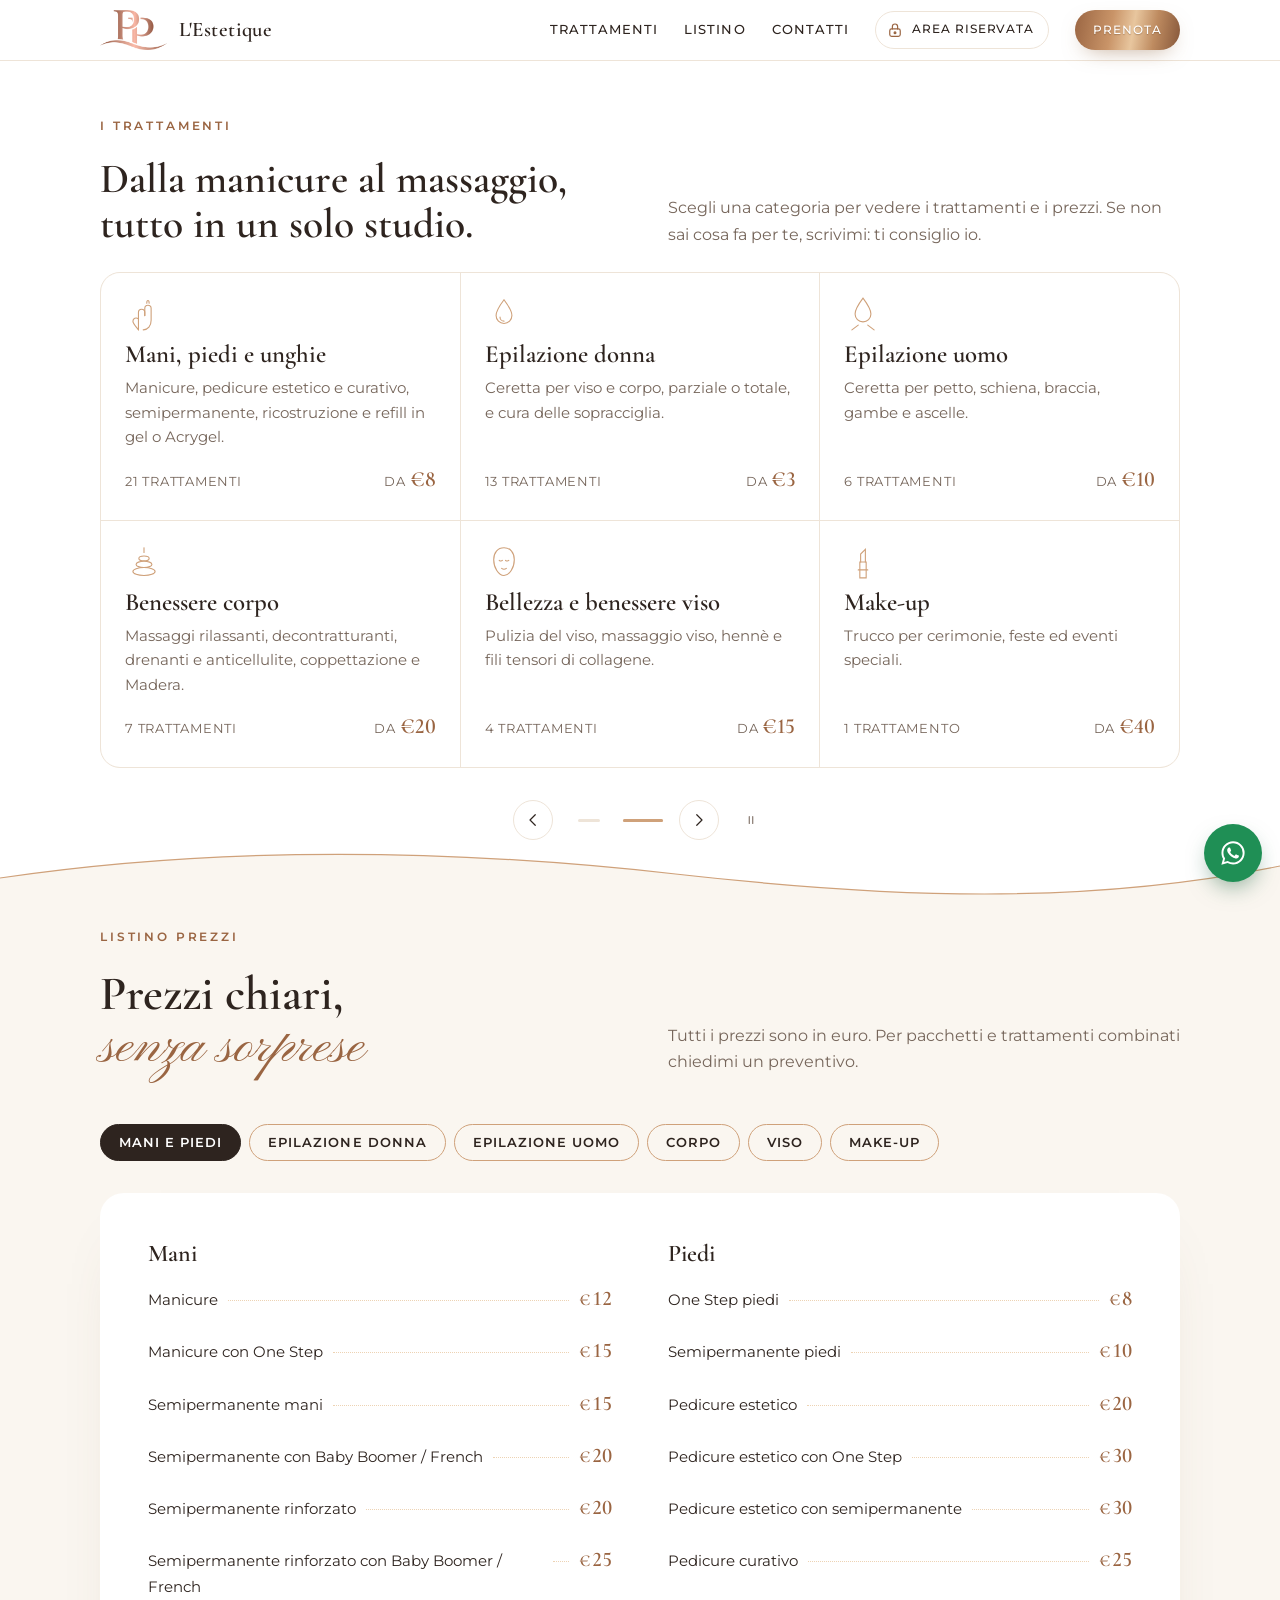
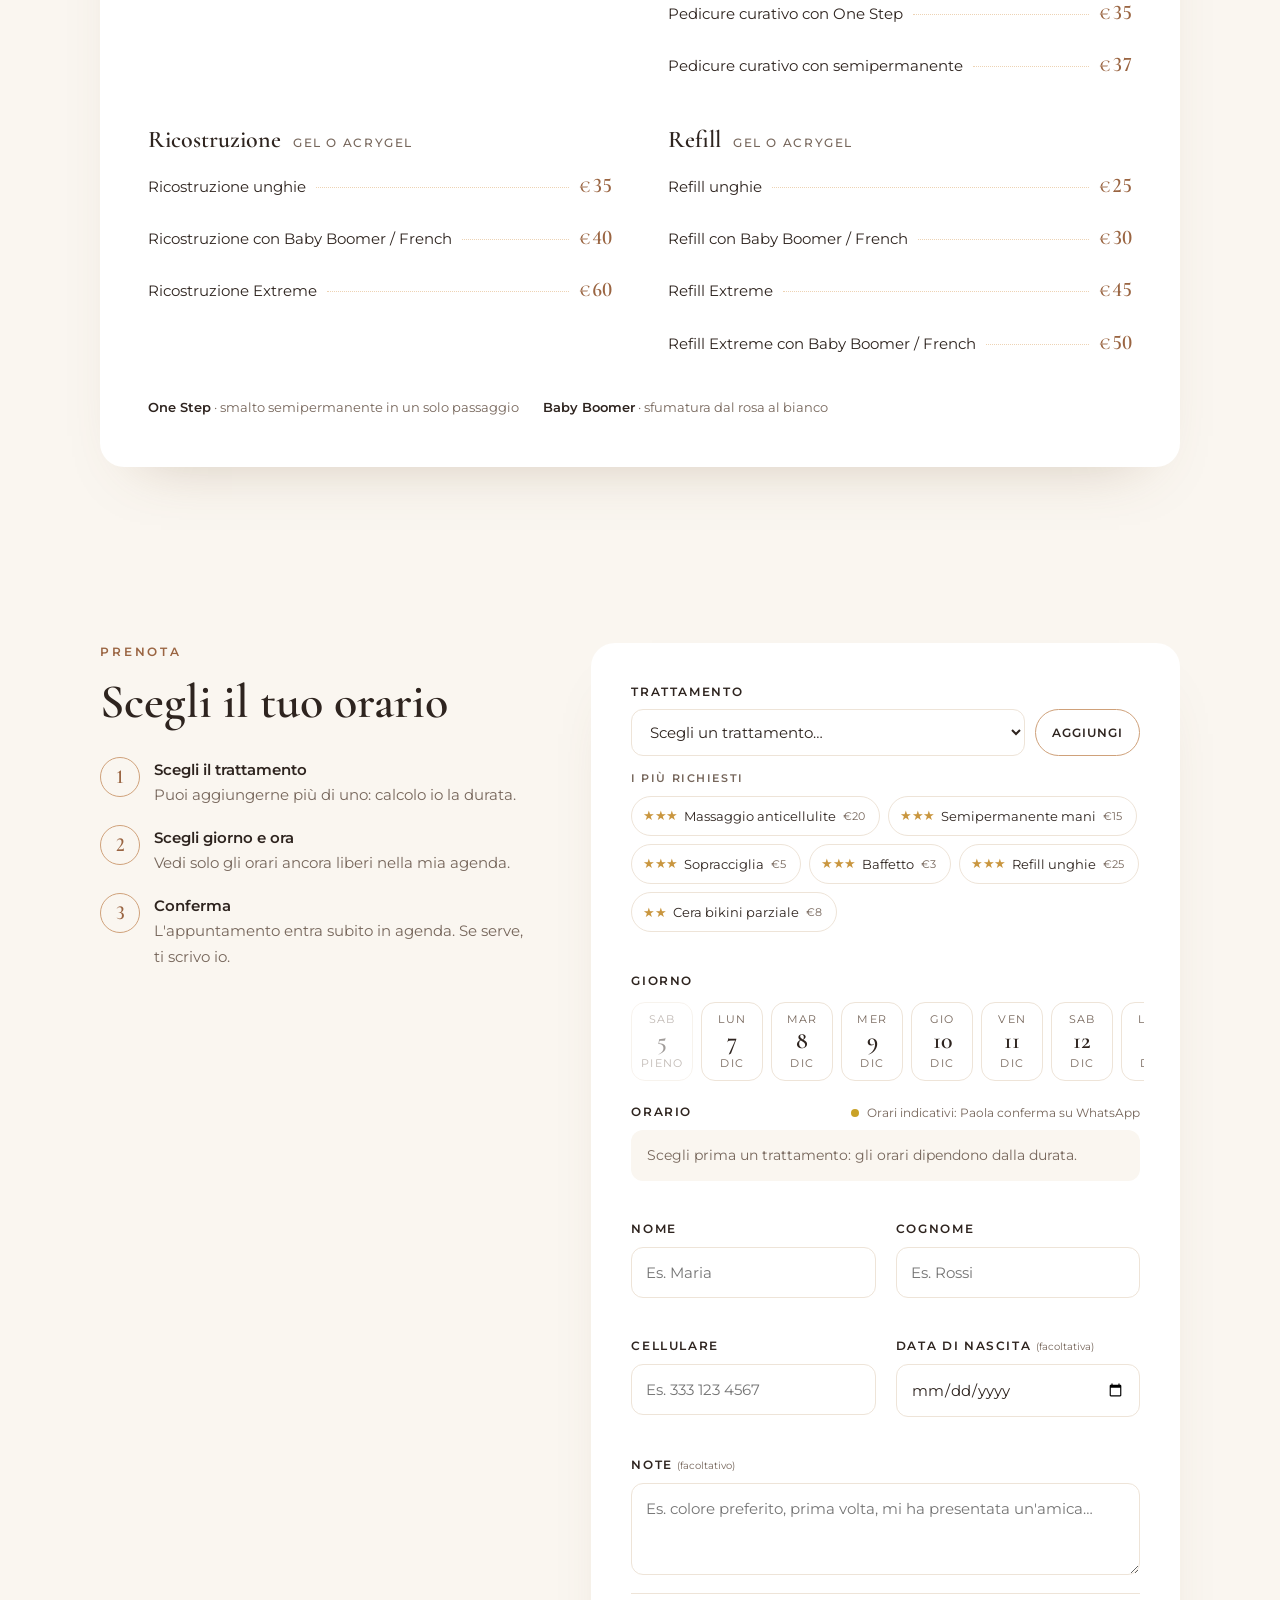
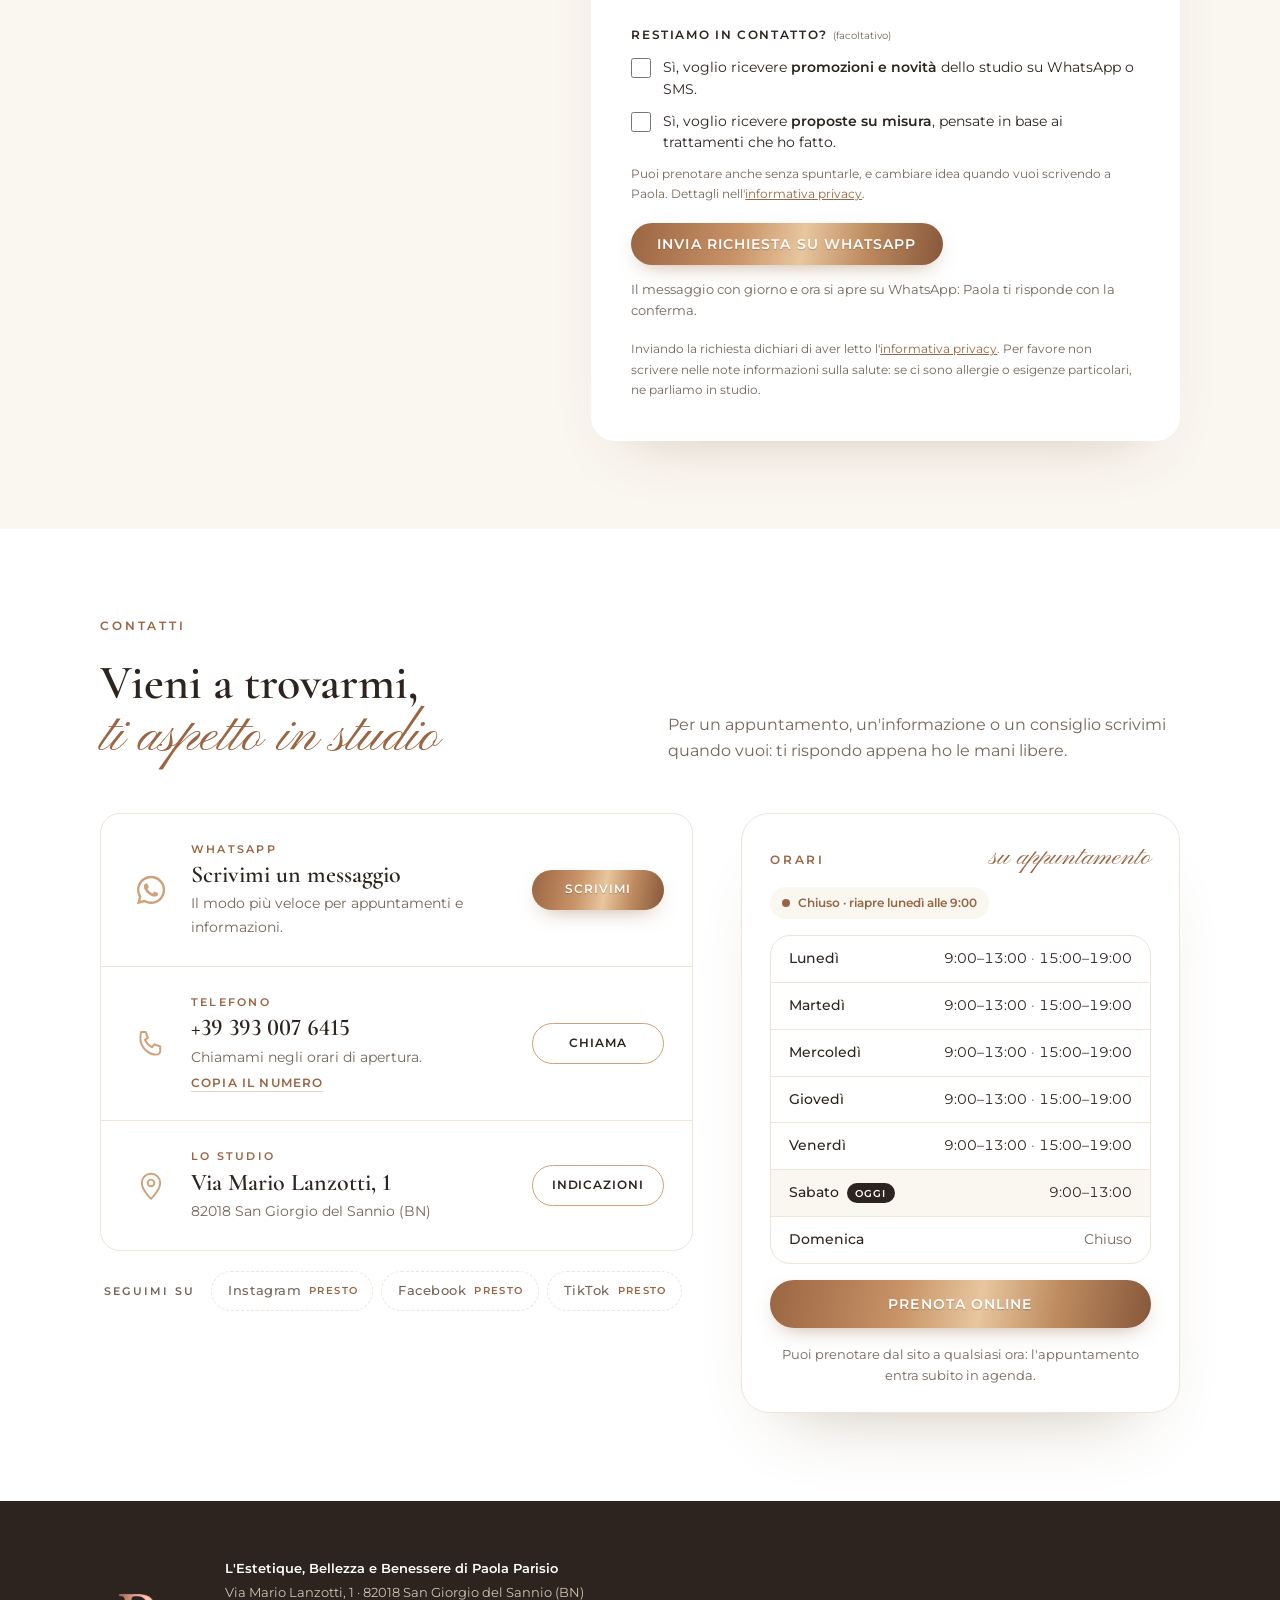
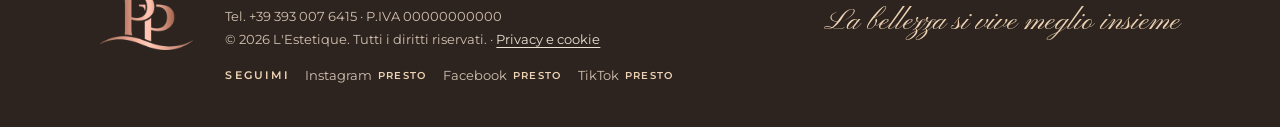
==== index.html @ c29746c1 "Mappa del sito, robots con sitemap, dati per Google (BeautySalon), predisposizione verifiche Search " ====
<!doctype html>
<html lang="it">
<head>
<meta charset="utf-8">
<meta name="viewport" content="width=device-width, initial-scale=1, viewport-fit=cover">
<title>L'Estetique · Paola Parisio</title>
<link rel="icon" type="image/png" href="[data-uri]">
<meta name="description" content="L'Estetique, Bellezza e Benessere di Paola Parisio. Centro estetico a San Giorgio del Sannio (BN): mani e piedi, unghie, epilazione, massaggi, trattamenti viso e make-up.">
<link rel="canonical" href="https://9z6yrstjps-max.github.io/lestetique/">
<meta property="og:type" content="website">
<meta property="og:url" content="https://9z6yrstjps-max.github.io/lestetique/">
<meta property="og:title" content="L'Estetique · Bellezza e Benessere di Paola Parisio">
<meta property="og:description" content="Centro estetico a San Giorgio del Sannio (BN): mani e piedi, unghie, epilazione, massaggi, viso e make-up. Prenota online.">
<meta property="og:locale" content="it_IT">
<script type="application/ld+json">{"@context": "https://schema.org", "@type": "BeautySalon", "name": "L'Estetique, Bellezza e Benessere di Paola Parisio", "alternateName": "L'Estetique", "telephone": "+39 393 007 6415", "priceRange": "€", "address": {"@type": "PostalAddress", "streetAddress": "Via Mario Lanzotti, 1", "postalCode": "82018", "addressLocality": "San Giorgio del Sannio", "addressRegion": "BN", "addressCountry": "IT"}, "openingHoursSpecification": [{"@type": "OpeningHoursSpecification", "dayOfWeek": ["https://schema.org/Monday", "https://schema.org/Tuesday", "https://schema.org/Wednesday", "https://schema.org/Thursday", "https://schema.org/Friday"], "opens": "09:00", "closes": "13:00"}, {"@type": "OpeningHoursSpecification", "dayOfWeek": ["https://schema.org/Monday", "https://schema.org/Tuesday", "https://schema.org/Wednesday", "https://schema.org/Thursday", "https://schema.org/Friday"], "opens": "15:00", "closes": "19:00"}, {"@type": "OpeningHoursSpecification", "dayOfWeek": "https://schema.org/Saturday", "opens": "09:00", "closes": "13:00"}], "url": "https://9z6yrstjps-max.github.io/lestetique/"}</script>
<style>@font-face{font-family:'Cormorant Garamond';font-style:normal;font-weight:500;font-display:swap;src:url(fonts/cormorant-garamond-latin-500-normal.woff2) format('woff2')}
@font-face{font-family:'Cormorant Garamond';font-style:normal;font-weight:600;font-display:swap;src:url(fonts/cormorant-garamond-latin-600-normal.woff2) format('woff2')}
@font-face{font-family:'Cormorant Garamond';font-style:italic;font-weight:500;font-display:swap;src:url(fonts/cormorant-garamond-latin-500-italic.woff2) format('woff2')}
@font-face{font-family:'Montserrat';font-style:normal;font-weight:400;font-display:swap;src:url(fonts/montserrat-latin-400-normal.woff2) format('woff2')}
@font-face{font-family:'Montserrat';font-style:normal;font-weight:500;font-display:swap;src:url(fonts/montserrat-latin-500-normal.woff2) format('woff2')}
@font-face{font-family:'Montserrat';font-style:normal;font-weight:600;font-display:swap;src:url(fonts/montserrat-latin-600-normal.woff2) format('woff2')}
@font-face{font-family:'Pinyon Script';font-style:normal;font-weight:400;font-display:swap;src:url(fonts/pinyon-script-latin-400-normal.woff2) format('woff2')}</style>
<style>
body{margin:0}img{max-width:100%}[hidden]{display:none!important}
/* Base: colori, caratteri, pulsanti, moduli e componenti comuni */
/* Layout: hero con scheda 'prima disponibilità', poi sezioni a banda alterna (bianco / crema), listino a schede, prenotazione via WhatsApp.
   Tema: bianco e caldo — fondo bianco, bande crema chiaro, accenti caramello/bronzo vicini all'oro rosa del logo. */
:root{
  color-scheme: light;
  --paper:#FFFFFF;        /* fondo principale: bianco */
  --blush:#FAF6F0;        /* banda crema chiaro */
  --blush-deep:#F1E6D8;
  --ink:#2E241F;          /* testo, bruno caldo */
  --ink-soft:#76665B;
  --rose:#9A6542;         /* caramello scuro, testo su chiaro */
  --rose-mid:#CFA17A;
  --rose-light:#EDD3B4;
  --line:#EEE4D8;
  --wa:#1F8F55;
  --pos:#2B7A50;          /* entrate */
  --neg:#A3452F;          /* uscite */
  --gold: linear-gradient(100deg,#9A6542 0%,#C99468 35%,#E8C69E 55%,#BE8B60 75%,#86573A 100%);
  --f-display:"Cormorant Garamond", "Cormorant", Garamond, "Times New Roman", serif;
  --f-body:"Montserrat", "Helvetica Neue", Arial, sans-serif;
  --f-script:"Pinyon Script", "Snell Roundhand", "Apple Chancery", cursive;
  --wrap:1120px;
}
*{box-sizing:border-box}
[hidden]{display:none!important}
html{scroll-behavior:smooth}
@media (prefers-reduced-motion:reduce){html{scroll-behavior:auto}*{transition:none!important;animation:none!important}}
body{background:var(--paper);color:var(--ink);font-family:var(--f-body);font-size:16px;line-height:1.65;-webkit-font-smoothing:antialiased;font-variant-numeric:lining-nums}
body::before{content:"";position:fixed;inset:0 0 auto;height:env(safe-area-inset-top,0px);z-index:60;background:var(--paper)}
a{color:var(--rose)}
:focus-visible{outline:2px solid var(--rose);outline-offset:3px;border-radius:4px}
.wrap{max-width:var(--wrap);margin:0 auto;padding-left:max(20px, env(safe-area-inset-left,0px));padding-right:max(20px, env(safe-area-inset-right,0px))}
h1,h2,h3{font-variant-numeric:lining-nums;font-family:var(--f-display);font-weight:600;line-height:1.1;margin:0;text-wrap:balance;color:var(--ink)}
h2{font-size:clamp(2.1rem,4.5vw,3rem)}
h3{font-size:1.55rem}
p{margin:0}
.eyebrow{font-size:.74rem;letter-spacing:.24em;text-transform:uppercase;font-weight:600;color:var(--rose)}
.script{font-family:var(--f-script);font-weight:400;color:var(--rose);line-height:1}
.lead{color:var(--ink-soft);max-width:60ch}

.btn{display:inline-flex;align-items:center;justify-content:center;gap:10px;border-radius:999px;padding:13px 26px;font-family:var(--f-body);font-weight:600;font-size:.85rem;letter-spacing:.08em;text-transform:uppercase;text-decoration:none;border:0;cursor:pointer;transition:transform .2s ease, box-shadow .2s ease, background-color .2s}
.btn-gold{background:var(--gold);color:#fff;box-shadow:0 8px 22px -10px rgba(140,95,55,.6);text-shadow:0 1px 1px rgba(100,65,35,.35)}
.btn-gold:hover{transform:translateY(-2px);box-shadow:0 12px 26px -10px rgba(140,95,55,.7)}
.btn-ghost{background:transparent;color:var(--ink);border:1px solid var(--rose-mid)}
.btn-ghost:hover{background:var(--blush)}
.btn-wa{background:var(--wa);color:#fff}
.btn-wa:hover{transform:translateY(-2px)}
.btn svg{width:18px;height:18px;flex:none}
/* ---------- sezioni ---------- */
section{scroll-margin-top:70px}
.band{padding-block:88px}
.band-blush{background:var(--blush)}
.sec-head{display:grid;grid-template-columns:minmax(0,1fr) minmax(0,1fr);gap:20px 56px;align-items:end;margin-bottom:48px}
.sec-head .eyebrow{grid-column:1/-1}
@media (max-width:760px){.band{padding-block:64px}.sec-head{grid-template-columns:1fr;margin-bottom:32px}}

form{background:var(--paper);border-radius:24px;padding:clamp(22px,4vw,40px);display:grid;grid-template-columns:1fr 1fr;gap:18px 20px;box-shadow:0 30px 60px -40px rgba(120,90,55,.35)}
.field{display:flex;flex-direction:column;gap:7px;min-width:0}
.field.full{grid-column:1/-1}
label,.lbl{font-size:.74rem;letter-spacing:.14em;text-transform:uppercase;font-weight:600;color:var(--ink)}
label small{text-transform:none;letter-spacing:0;font-weight:400;color:var(--ink-soft)}
input,select,textarea{font:inherit;font-size:.95rem;color:var(--ink);background:#fff;border:1px solid var(--line);border-radius:12px;padding:12px 14px;width:100%;min-width:0;transition:border-color .2s, box-shadow .2s}
input:focus,select:focus,textarea:focus{outline:none;border-color:var(--rose-mid);box-shadow:0 0 0 3px rgba(237,211,180,.55)}
textarea{min-height:92px;resize:vertical}
.chips{display:flex;flex-wrap:wrap;gap:8px}
.chips input{position:absolute;opacity:0;width:1px;height:1px}
.chips label{cursor:pointer;padding:9px 16px;border-radius:999px;border:1px solid var(--line);background:#fff;font-size:.82rem;letter-spacing:.02em;text-transform:none;font-weight:500;color:var(--ink)}
.chips input:checked+label{background:var(--blush);border-color:var(--rose-mid);color:var(--rose)}
.chips input:focus-visible+label{outline:2px solid var(--rose);outline-offset:2px}
.err{color:#A3372B;font-size:.82rem;min-height:1.1em}
.form-actions{grid-column:1/-1;display:flex;flex-wrap:wrap;gap:14px;align-items:center}
.form-actions small{color:var(--ink-soft);font-size:.8rem;flex:1;min-width:200px}
.result{grid-column:1/-1;background:var(--blush);border-radius:16px;padding:20px;display:flex;flex-direction:column;gap:14px}
.result pre{margin:0;white-space:pre-wrap;font-family:var(--f-body);font-size:.88rem;color:var(--ink);background:#fff;border-radius:12px;padding:14px;border:1px solid var(--line)}
@media (max-width:560px){form{grid-template-columns:1fr}}
.hint{grid-column:1/-1;font-size:.88rem;color:var(--ink-soft);background:var(--blush);border-radius:12px;padding:14px 16px;margin:0}
.cap-note{font-size:.78rem;color:var(--ink-soft)}
.table-wrap{overflow-x:auto;background:#fff;border:1px solid var(--line);border-radius:18px}
.c-actions{display:flex;flex-wrap:wrap;gap:10px;margin-top:6px}
.link-btn{font:inherit;font-size:.78rem;font-weight:600;letter-spacing:.1em;text-transform:uppercase;color:var(--rose);background:none;border:0;padding:0;cursor:pointer;text-decoration:underline;text-underline-offset:4px;text-decoration-color:var(--rose-light)}

.toast{position:fixed;left:50%;bottom:calc(24px + env(safe-area-inset-bottom,0px));transform:translate(-50%,20px);background:var(--ink);color:#fff;padding:12px 20px;border-radius:999px;font-size:.85rem;opacity:0;pointer-events:none;transition:opacity .25s, transform .25s;z-index:80}
.toast.show{opacity:1;transform:translate(-50%,0)}
.fab{position:fixed;right:calc(18px + env(safe-area-inset-right,0px));bottom:calc(18px + env(safe-area-inset-bottom,0px));width:58px;height:58px;border-radius:50%;background:var(--wa);color:#fff;display:grid;place-items:center;box-shadow:0 10px 24px -8px rgba(20,90,55,.6);z-index:40}
.fab svg{width:28px;height:28px}

/* Header: barra in alto con logo, menu, area riservata e Prenota */
/* ---------- header ---------- */
.top{position:sticky;top:env(safe-area-inset-top,0px);z-index:50;background:rgba(255,255,255,.92);backdrop-filter:blur(10px);-webkit-backdrop-filter:blur(10px);border-bottom:1px solid var(--line)}
.top .wrap{display:flex;align-items:center;gap:24px;padding-block:10px}
.brand{display:flex;align-items:center;gap:12px;text-decoration:none;color:var(--ink)}
.brand img{height:40px;width:auto}
.brand span{font-family:var(--f-display);font-size:1.3rem;font-weight:600;letter-spacing:.02em}
.nav{display:flex;gap:26px;margin-left:auto;align-items:center}
.nav a{color:var(--ink);text-decoration:none;font-size:.82rem;font-weight:500;letter-spacing:.08em;text-transform:uppercase}
.nav a:hover{color:var(--rose)}
.top .btn{padding:10px 18px;font-size:.75rem}
.nav a.btn-gold{color:#fff}
@media (max-width:860px){.nav a:not(.btn):not(.area-link){display:none}.brand span{display:none}.nav{gap:12px}}
.nav a.area-link{display:inline-flex;align-items:center;gap:8px;position:relative;padding:8px 14px 8px 10px;border-radius:999px;border:1px solid var(--line);background:#fff;font-size:.74rem;letter-spacing:.08em;color:var(--ink)}
.nav a.area-link:hover{border-color:var(--rose-mid);color:var(--rose)}
.area-link svg{width:18px;height:18px;flex:none;color:var(--rose)}
.area-link.is-admin{background:var(--blush);border-color:var(--rose-light)}
.area-badge{position:absolute;top:-4px;right:-4px;min-width:18px;height:18px;padding:0 5px;border-radius:999px;background:var(--rose);color:#fff;font-size:.66rem;font-style:normal;font-weight:600;letter-spacing:0;display:grid;place-items:center;border:2px solid var(--paper)}
@media (max-width:1020px) and (min-width:861px){.area-link span{display:none}.nav a.area-link{padding:9px}}
@media (max-width:560px){.area-link span{display:none}.nav a.area-link{padding:9px}}

/* Hero: apertura con titolo e scheda 'Prima disponibilità' */
/* ---------- hero ---------- */
.hero{position:relative;overflow:hidden}
.hero .wrap{display:grid;grid-template-columns:1.1fr .9fr;gap:56px;align-items:center;padding-block:64px 88px}
.hero h1{font-size:clamp(2.6rem,6vw,4.4rem);font-weight:500;letter-spacing:-.01em}
.hero h1 em{font-style:italic;color:var(--rose)}
.hero .script{font-size:clamp(2rem,4vw,2.8rem);display:block;margin-top:14px;transform:rotate(-3deg);transform-origin:left}
.hero-copy{display:flex;flex-direction:column;gap:24px;min-width:0}
.hero-cta{display:flex;flex-wrap:wrap;gap:12px;margin-top:6px}
.hero::before{content:"";position:absolute;right:-8%;top:-18%;width:min(62vw,760px);aspect-ratio:1;border-radius:50%;background:radial-gradient(closest-side,#F8EFE3 0%,rgba(248,239,227,.55) 55%,rgba(248,239,227,0) 100%);pointer-events:none}
.hero .wrap{position:relative}
.next-card{justify-self:end;width:min(100%,400px);background:#fff;border:1px solid var(--line);border-radius:28px;padding:30px 28px 24px;box-shadow:0 40px 70px -48px rgba(120,90,55,.45);display:flex;flex-direction:column;gap:16px;animation:rise .9s ease both}
@keyframes rise{from{transform:translateY(10px);opacity:.6}to{transform:none;opacity:1}}
.nc-head{display:flex;justify-content:space-between;align-items:baseline;gap:12px}
.nc-head .script{font-size:1.9rem;transform:none;margin:0;display:inline}
.next-main{display:grid;grid-template-columns:1fr auto;align-items:end;gap:4px 16px;text-align:left;font:inherit;color:inherit;background:var(--paper);border:1px solid var(--line);border-radius:20px;padding:18px 20px;cursor:pointer;transition:border-color .2s,background-color .2s}
.next-main:hover{border-color:var(--rose-mid);background:#fff}
.nm-day{font-family:var(--f-display);font-size:1.7rem;font-weight:600;line-height:1;text-transform:capitalize}
.nm-date{grid-column:1;font-size:.82rem;color:var(--ink-soft)}
.nm-time{grid-row:1/3;grid-column:2;font-family:var(--f-display);font-size:3.2rem;font-weight:600;line-height:.9;color:var(--rose);font-variant-numeric:lining-nums tabular-nums}
.next-card .btn{width:100%}
.nc-sub{font-size:.7rem;letter-spacing:.14em;text-transform:uppercase;font-weight:600;color:var(--ink-soft);margin-top:4px}
.next-list{list-style:none;margin:-6px 0 0;padding:0}
.next-list button{width:100%;display:grid;grid-template-columns:minmax(0,1fr) auto;gap:2px 12px;align-items:center;text-align:left;font:inherit;color:var(--ink);background:none;border:0;border-bottom:1px solid var(--line);padding:11px 2px;cursor:pointer}
.next-list li:last-child button{border-bottom:0}
.next-list button:hover .nl-name{color:var(--rose)}
.nl-name{font-weight:500;font-size:.92rem;min-width:0}
.nl-name .st{color:#C9963F;font-size:.72rem;letter-spacing:-.04em;margin-right:6px}
.nl-when{font-size:.8rem;color:var(--ink-soft);white-space:nowrap}
.nl-when b{color:var(--ink);font-weight:600}
.nc-note{display:flex;align-items:center;gap:8px;font-size:.74rem;color:var(--ink-soft);border-top:1px solid var(--line);padding-top:14px}
.nc-note i{width:7px;height:7px;border-radius:50%;background:#C9A227;flex:none}
.nc-note.live i{background:var(--wa);box-shadow:0 0 0 3px rgba(31,143,85,.18)}
.wave{display:block;width:100%;height:60px}
@media (max-width:860px){
  .hero .wrap{grid-template-columns:1fr;gap:36px;padding-block:36px 56px}
  .next-card{justify-self:stretch;width:100%}
  .hero::before{width:120vw;right:-50%;top:-10%}
}

/* Passaparola: promo 'Una coccola per te' in stile flyer */
/* promo passaparola, stile flyer */
.promo-band{padding-block:40px 56px}
.flyer{position:relative;overflow:hidden;border-radius:6px;background:radial-gradient(120% 90% at 30% 20%,#FFFDF9 0%,#FAF2E7 55%,#F3E5D2 100%);box-shadow:0 30px 60px -40px rgba(120,90,55,.4);padding:clamp(28px,4vw,48px) clamp(20px,4vw,48px);color:#3A2C24}
.flyer::before{content:"";position:absolute;inset:14px;border:1px solid rgba(176,130,90,.45);border-radius:2px;pointer-events:none}
.fl-side{position:absolute;left:clamp(28px,4vw,56px);top:clamp(36px,5vw,64px);margin:0;font-family:var(--f-script);font-size:1.9rem;line-height:1.15;color:#AD7A52;transform:rotate(-14deg);transform-origin:left top}
.fl-side .hrt{width:.7em;height:.7em;vertical-align:-.05em}
.fl-side::after{content:"";display:block;width:150px;height:1px;background:#AD7A52;opacity:.6;margin-top:10px;transform:rotate(-3deg)}
.fl-body{position:relative;z-index:1;max-width:620px;margin:0 auto;text-align:center;display:flex;flex-direction:column;align-items:center;gap:12px;font-size:1rem;line-height:1.55}
.fl-body p{margin:0}
.fl-mono{height:52px;width:auto;margin-bottom:-4px}
.fl-title{font-family:var(--f-script);font-weight:400;font-size:clamp(2.6rem,6vw,4.2rem);line-height:1.1;color:#8A5C3E;display:inline-flex;align-items:center;gap:.2em}
.fl-title span{background:linear-gradient(transparent 84%,rgba(176,130,90,.55) 84%,rgba(176,130,90,.55) 88%,transparent 88%);padding:0 .1em}
.fl-title .hrt{width:.55em;height:.55em}
.hrt{color:#AD7A52;flex:none}
.fl-q{font-size:1.18rem;font-weight:500;color:#2E241F;line-height:1.4}
.fl-script{font-family:var(--f-script);font-size:2.2rem;line-height:1;color:#8A5C3E;margin:2px 0 -2px!important}
.fl-mark{font-family:var(--f-script);font-size:1.6rem;color:#9A6542;line-height:1.5;padding:0 .4em;background:linear-gradient(100deg,rgba(236,206,170,0) 0%,rgba(236,206,170,.75) 8%,rgba(236,206,170,.55) 92%,rgba(236,206,170,0) 100%);border-radius:2px;box-decoration-break:clone;-webkit-box-decoration-break:clone}
.fl-eq{display:flex;align-items:center;gap:14px;background:rgba(234,212,182,.45);border-radius:10px;padding:12px 26px 12px 18px;margin:8px 0 4px}
.fl-eq .hrt{width:22px;height:22px}
.fl-eq div{display:flex;flex-direction:column;align-items:center}
.fl-eq-top{font-size:.74rem;letter-spacing:.24em;text-transform:uppercase;color:#7A5A42}
.fl-eq-bot{white-space:nowrap;font-family:var(--f-script);font-size:1.9rem;color:#8A5C3E;line-height:1.1;display:flex;align-items:center;gap:12px}
.fl-eq-bot::before,.fl-eq-bot::after{content:"";width:34px;height:1px;background:#8A5C3E;opacity:.6}
.fl-thanks{font-size:.92rem;color:#5C4A3E}
.fl-cta{margin-top:10px;background:rgba(255,255,255,.5)}
.fl-art{position:absolute;right:clamp(10px,2vw,28px);bottom:16px;height:calc(100% - 40px);max-height:620px;width:auto;max-width:34%;object-fit:contain;object-position:right bottom;pointer-events:none}
@media (max-width:1100px){.fl-side{display:none}.fl-body{margin-left:0;margin-right:auto;max-width:min(620px,64%)}}
@media (max-width:760px){
  .fl-body{max-width:none;margin:0}
  .fl-art{opacity:.22;max-width:80%;height:auto;width:80%;bottom:10px;right:-6%}
  .fl-q br,.fl-thanks br{display:none}
  .fl-eq{padding:12px 16px}
  .fl-eq-top{letter-spacing:.16em;font-size:.68rem}
  .fl-eq-bot::before,.fl-eq-bot::after{display:none}
  .fl-mark{font-size:1.4rem}
  .fl-title{font-size:2.5rem}
}

/* Trattamenti: le sei categorie con prezzo di partenza */
/* trattamenti */
.cats{display:grid;grid-template-columns:repeat(3,minmax(0,1fr));gap:1px;background:var(--line);border:1px solid var(--line);border-radius:20px;overflow:hidden}
.cat{background:var(--paper);padding:32px 28px;display:flex;flex-direction:column;gap:12px;min-width:0;text-decoration:none;color:inherit;transition:background-color .25s}
.cat:hover{background:#fff}
.cat-ico{width:44px;height:44px;color:var(--rose-mid)}
.cat p{color:var(--ink-soft);font-size:.93rem}
.cat-meta{margin-top:auto;padding-top:10px;display:flex;justify-content:space-between;align-items:baseline;font-size:.8rem;letter-spacing:.06em;text-transform:uppercase;color:var(--ink-soft)}
.cat-meta strong{font-family:var(--f-display);font-size:1.35rem;letter-spacing:0;text-transform:none;color:var(--rose);font-weight:600}
@media (max-width:900px){.cats{grid-template-columns:repeat(2,minmax(0,1fr))}}
@media (max-width:560px){.cats{grid-template-columns:1fr}}

/* Slider di apertura: hero e trattamenti come due slide */
.vetrina{position:relative;overflow:hidden;overflow:clip;background:var(--paper)}
.v-track{display:flex;align-items:flex-start;transition:transform .8s cubic-bezier(.65,0,.25,1),height .6s ease}
.v-track>section{flex:0 0 100%;min-width:0;display:grid;align-content:center;transition:opacity .6s ease}
.v-track>section[aria-hidden="true"]{opacity:0}
.vetrina .hero .wrap{padding-block:56px 32px}
.vetrina #trattamenti{padding-block:56px 32px;background:transparent}
.vetrina #trattamenti .sec-head{margin-bottom:24px}
.vetrina #trattamenti h2{font-size:clamp(2rem,3.6vw,2.6rem)}
.vetrina .cat{padding:22px 24px;gap:8px}
.vetrina .cat-ico{width:38px;height:38px}
.vetrina .cat-meta{padding-top:4px}
.v-ctrl{display:flex;justify-content:center;align-items:center;gap:10px;padding:0 20px 12px}
.v-arrow,.v-play{width:40px;height:40px;border-radius:50%;border:1px solid var(--line);background:#fff;color:var(--ink);display:grid;place-items:center;cursor:pointer;padding:0;transition:border-color .2s,color .2s}
.v-arrow:hover,.v-play:hover{border-color:var(--rose-mid);color:var(--rose)}
.v-arrow svg,.v-play svg{width:18px;height:18px}
.v-play{width:32px;height:32px;margin-left:6px;border-color:transparent;background:transparent;color:var(--ink-soft)}
.v-play svg{width:14px;height:14px}
.v-play .i-play{display:none}
.vetrina.stopped .v-play .i-play{display:inline}
.vetrina.stopped .v-play .i-pause{display:none}
.v-dots{display:flex;gap:2px}
.v-dots button{width:52px;height:40px;border:0;background:none;padding:0;cursor:pointer;display:grid;place-items:center}
.v-dots i{display:block;width:22px;height:3px;border-radius:2px;background:var(--line);overflow:hidden;position:relative;transition:width .3s}
.v-dots button[aria-current="true"] i{width:40px;background:var(--rose-light)}
.v-dots button[aria-current="true"] i::after{content:"";position:absolute;inset:0;background:var(--rose-mid);transform-origin:left;animation:vprog 8s linear forwards}
.vetrina.hold .v-dots i::after,.vetrina.away .v-dots i::after{animation-play-state:paused}
.vetrina.stopped .v-dots i::after{animation:none}
@keyframes vprog{from{transform:scaleX(0)}to{transform:scaleX(1)}}
.vetrina .wave{margin-top:-8px}
@media (max-width:860px){.vetrina .hero .wrap{padding-block:32px 24px}.vetrina #trattamenti{padding-block:36px 24px}}
@media (max-width:560px){
  .vetrina .cats{grid-template-columns:1fr 1fr}
  .vetrina .cat{padding:18px 16px;gap:8px}
  .vetrina .cat p{display:none}
  .vetrina .cat h3{font-size:1.15rem}
  .vetrina .cat-ico{width:34px;height:34px}
  .vetrina .cat-meta{flex-direction:column;align-items:flex-start;gap:2px;font-size:.7rem}
}

/* Listino prezzi a schede */
/* listino */
.tabs{display:flex;flex-wrap:wrap;gap:8px;margin-bottom:32px}
.tab{font-family:var(--f-body);font-size:.8rem;font-weight:600;letter-spacing:.08em;text-transform:uppercase;padding:10px 18px;border-radius:999px;border:1px solid var(--rose-mid);background:transparent;color:var(--ink);cursor:pointer;transition:background-color .2s,color .2s}
.tab:hover{background:var(--paper)}
.tab[aria-selected="true"]{background:var(--ink);border-color:var(--ink);color:var(--paper)}
.menu{background:var(--paper);border-radius:24px;padding:clamp(24px,4vw,48px);box-shadow:0 30px 60px -40px rgba(120,90,55,.35)}
.groups{display:grid;grid-template-columns:repeat(auto-fit,minmax(min(100%,300px),1fr));gap:36px 56px}
.group h3{font-size:1.5rem;margin-bottom:6px;display:flex;align-items:baseline;gap:12px}
.group h3 small{font-family:var(--f-body);font-size:.72rem;letter-spacing:.14em;text-transform:uppercase;color:var(--ink-soft);font-weight:500}
.items{list-style:none;margin:0;padding:0}
.items li{display:flex;align-items:baseline;gap:10px;padding:9px 0;font-size:.95rem}
.items li:last-child{border-bottom:0}
.items .n{min-width:0}
.items .dots{flex:1;border-bottom:1px dotted var(--rose-light);transform:translateY(-4px);min-width:16px}
.items .p{font-family:var(--f-display);font-size:1.3rem;font-weight:600;color:var(--rose);font-variant-numeric:tabular-nums lining-nums;white-space:nowrap}
.items .p span{font-size:.8em;margin-right:2px}
.menu-note{margin-top:28px;font-size:.82rem;color:var(--ink-soft);display:flex;flex-wrap:wrap;gap:6px 24px}
.menu-note b{color:var(--ink);font-weight:600}

/* Prenota: scelta trattamento, giorno e orario, conferma */
/* prenota */
.book .wrap{display:grid;grid-template-columns:minmax(0,.85fr) minmax(0,1.15fr);gap:56px;align-items:start}
.steps{list-style:none;margin:28px 0 0;padding:0;display:flex;flex-direction:column;gap:18px}
.steps li{display:grid;grid-template-columns:40px 1fr;gap:14px;align-items:start;color:var(--ink-soft);font-size:.95rem}
.steps li b{display:block;color:var(--ink);font-weight:600}
.steps .num{width:40px;height:40px;border-radius:50%;border:1px solid var(--rose-mid);display:grid;place-items:center;font-family:var(--f-display);font-size:1.25rem;color:var(--rose);font-weight:600}
@media (max-width:900px){.book .wrap{grid-template-columns:1fr;gap:36px}}

/* prenotazione con agenda */
.book .wrap{align-items:start}
.book-intro{display:flex;flex-direction:column;gap:0;position:sticky;top:calc(80px + env(safe-area-inset-top,0px))}
.btn-sm{padding:10px 16px;font-size:.74rem}
.treat-row{display:flex;gap:10px}
.treat-row select{flex:1}
.picked{list-style:none;margin:4px 0 0;padding:0;display:flex;flex-wrap:wrap;gap:8px}
.picked:empty{display:none}
.picked li{display:inline-flex;align-items:center;gap:8px;background:var(--blush);border:1px solid var(--rose-light);border-radius:999px;padding:6px 6px 6px 14px;font-size:.85rem}
.picked small{color:var(--ink-soft)}
.picked button{width:26px;height:26px;border-radius:50%;border:0;background:#fff;color:var(--rose);font-size:1rem;line-height:1;cursor:pointer}
.total{font-size:.88rem;color:var(--ink-soft)}
.total:empty{display:none}
.total b{color:var(--ink);font-weight:600}
.days-wrap{overflow-x:auto;margin-inline:-4px;padding:4px;scrollbar-width:thin}
.days{display:flex;gap:8px;width:max-content}
.day{width:62px;padding:10px 0;border-radius:14px;border:1px solid var(--line);background:#fff;color:var(--ink);display:flex;flex-direction:column;align-items:center;gap:2px;cursor:pointer;font-family:var(--f-body);transition:border-color .2s,background-color .2s}
.day:hover:not(:disabled){border-color:var(--rose-mid)}
.day .dw,.day .dm{font-size:.66rem;letter-spacing:.12em;text-transform:uppercase;color:var(--ink-soft)}
.day .dn{font-family:var(--f-display);font-size:1.5rem;font-weight:600;line-height:1.1}
.day[aria-pressed="true"]{background:var(--ink);border-color:var(--ink);color:var(--paper)}
.day[aria-pressed="true"] .dw,.day[aria-pressed="true"] .dm{color:var(--rose-light)}
.day:disabled{opacity:.45;cursor:not-allowed;background:transparent}
.time-head{display:flex;flex-wrap:wrap;justify-content:space-between;align-items:center;gap:8px}
.status{display:inline-flex;align-items:center;gap:8px;font-size:.76rem;color:var(--ink-soft)}
.status i,.dot{width:8px;height:8px;border-radius:50%;background:#C9A227;display:inline-block;flex:none}
.status.live i,.dot.on{background:var(--wa);box-shadow:0 0 0 3px rgba(31,143,85,.18)}
.dot{background:var(--rose-light);margin-right:8px}
.times{display:grid;grid-template-columns:repeat(auto-fill,minmax(74px,1fr));gap:8px}
.time{padding:10px 0;border-radius:10px;border:1px solid var(--line);background:#fff;color:var(--ink);font-family:var(--f-body);font-size:.92rem;font-weight:500;font-variant-numeric:tabular-nums lining-nums;cursor:pointer}
.time:hover{border-color:var(--rose-mid)}
.time[aria-pressed="true"]{background:var(--gold);border-color:transparent;color:#fff;font-weight:600}
.summary{grid-column:1/-1;display:flex;flex-direction:column;gap:4px;border-left:2px solid var(--rose-mid);padding:4px 0 4px 16px}
.summary b{font-family:var(--f-display);font-size:1.35rem;font-weight:600}
.summary span:last-child{color:var(--ink-soft);font-size:.9rem}
.ok-title{font-family:var(--f-display);font-size:1.6rem;font-weight:600;color:var(--wa)}
.result .small{font-size:.85rem;color:var(--ink-soft)}
.mine{margin-top:32px;background:var(--paper);border-radius:18px;padding:20px;display:flex;flex-direction:column;gap:10px}
.mine ul{list-style:none;margin:0;padding:0}
.mine li{display:flex;justify-content:space-between;align-items:center;gap:12px;padding:10px 0;border-top:1px dashed var(--line)}
.mine li div{display:flex;flex-direction:column;min-width:0}
.mine li span{font-size:.85rem;color:var(--ink-soft)}
@media (max-width:900px){.book-intro{position:static}}

.top-picks{display:flex;flex-direction:column;gap:8px;margin-top:6px}
.tp-l{font-size:.7rem;letter-spacing:.14em;text-transform:uppercase;font-weight:600;color:var(--ink-soft)}
#topPicks{display:flex;flex-wrap:wrap;gap:8px}
#topPicks button{display:inline-flex;align-items:center;gap:7px;font:inherit;font-size:.84rem;padding:8px 14px 8px 11px;border-radius:999px;border:1px solid var(--line);background:#fff;color:var(--ink);cursor:pointer;transition:border-color .2s,background-color .2s}
#topPicks button:hover{border-color:var(--rose-mid);background:var(--blush)}
#topPicks small{color:var(--ink-soft)}
#topPicks .st{color:#C9963F;letter-spacing:-.05em;font-size:.8rem}

.legal-note{grid-column:1/-1;font-size:.78rem;color:var(--ink-soft);margin:0}
.legal-note a{color:var(--rose)}

/* consensi facoltativi */
.consents{border:0;margin:0;padding:16px 0 0;border-top:1px solid var(--line);display:flex;flex-direction:column;gap:10px}
.consents legend{float:left;width:100%;margin-bottom:2px;padding:16px 0 0}
.consents legend small{text-transform:none;letter-spacing:0;font-weight:400;color:var(--ink-soft)}
label.check{display:grid;grid-template-columns:22px 1fr;gap:10px;align-items:start;text-transform:none;letter-spacing:0;font-weight:400;font-size:.9rem;line-height:1.5;color:var(--ink);cursor:pointer}
label.check input{width:20px;height:20px;margin:1px 0 0;padding:0;accent-color:var(--rose);cursor:pointer}
label.check b{font-weight:600}
label.check small{color:var(--ink-soft);font-size:.78rem}
.consent-note{font-size:.78rem;color:var(--ink-soft)}
.consent-note a{color:var(--rose)}

/* salva nel calendario */
.c-actions .btn svg{width:18px;height:18px}
.cal-hint{margin:0}
.mine-act{display:flex;gap:14px;flex:none}
.result .c-actions .btn{flex:1 1 220px;white-space:nowrap}

/* Contatti: WhatsApp, telefono, indirizzo e orari — stesso linguaggio delle schede trattamenti e della scheda in apertura */
.contact{background:var(--paper)}
.ct-grid{display:grid;grid-template-columns:minmax(0,1.35fr) minmax(0,1fr);gap:clamp(28px,4vw,48px);align-items:start}
.ct-cards{list-style:none;margin:0;padding:0;display:grid;gap:1px;background:var(--line);border:1px solid var(--line);border-radius:20px;overflow:hidden}
.ct-card{background:var(--paper);display:grid;grid-template-columns:44px minmax(0,1fr) auto;gap:18px;align-items:center;padding:26px 28px;transition:background-color .25s}
.ct-card:hover{background:#FDFBF8}
.ct-ico{width:44px;height:44px;color:var(--rose-mid);display:grid;place-items:center}
.ct-ico svg{width:34px;height:34px}
.ct-txt{display:flex;flex-direction:column;gap:4px;min-width:0}
.ct-lbl{font-size:.7rem;letter-spacing:.2em;text-transform:uppercase;font-weight:600;color:var(--rose)}
.ct-txt h3{font-size:1.5rem;font-variant-numeric:lining-nums;overflow-wrap:anywhere}
.ct-txt p{color:var(--ink-soft);font-size:.9rem}
.ct-copy{font-size:.72rem;display:inline-block;margin-top:4px;white-space:nowrap}
.ct-act .btn{min-width:132px}
.hours-card{background:#fff;border:1px solid var(--line);border-radius:28px;padding:30px 28px 26px;box-shadow:0 40px 70px -48px rgba(120,90,55,.45);display:flex;flex-direction:column;gap:16px}
.hc-top{display:flex;justify-content:space-between;align-items:baseline;gap:12px}
.hc-top .script{font-size:1.7rem}
.open-pill{align-self:flex-start;display:inline-flex;align-items:center;gap:8px;border-radius:999px;padding:6px 12px;font-size:.78rem;font-weight:600;background:var(--blush);color:var(--rose)}
.open-pill i{width:8px;height:8px;border-radius:50%;background:currentColor}
.open-pill.on{background:rgba(31,143,85,.1);color:var(--wa)}
.week{list-style:none;margin:0;padding:0;border:1px solid var(--line);border-radius:20px;background:var(--paper);overflow:hidden}
.week li{display:grid;grid-template-columns:minmax(0,1fr) auto;gap:12px;align-items:center;padding:11px 18px;font-size:.9rem}
.week li+li{border-top:1px solid var(--line)}
.week li.today{background:var(--blush)}
.week .h .b+.b::before{content:" · ";color:var(--ink-soft)}
.week .d{font-weight:500;display:flex;align-items:center;gap:8px}
.week .d em{font-style:normal;font-size:.62rem;letter-spacing:.12em;text-transform:uppercase;font-weight:600;background:var(--ink);color:var(--paper);border-radius:999px;padding:2px 8px}
.week .h{font-variant-numeric:tabular-nums lining-nums;text-align:right;color:var(--ink)}
.week .h.closed{color:var(--ink-soft)}
.hours-card .btn{width:100%}
.hc-note{font-size:.8rem;color:var(--ink-soft);margin:0;text-align:center}
/* social: solo link */
.ct-left{display:flex;flex-direction:column;gap:20px;min-width:0}
.ct-social{display:flex;flex-wrap:wrap;align-items:center;gap:10px 16px;padding:0 4px}
.ct-social>span{font-size:.7rem;letter-spacing:.2em;text-transform:uppercase;font-weight:600;color:var(--ink-soft)}
.ct-social nav{display:flex;flex-wrap:wrap;gap:8px}
.ct-social a{display:inline-flex;align-items:center;gap:6px;padding:8px 14px 8px 16px;border:1px solid var(--line);border-radius:999px;background:#fff;color:var(--ink);text-decoration:none;font-size:.82rem;font-weight:500;letter-spacing:.04em;transition:border-color .2s,color .2s}
.ct-social a:hover{border-color:var(--rose-mid);color:var(--rose)}
.ct-social .soon{display:inline-flex;align-items:center;gap:8px;padding:8px 14px 8px 16px;border:1px dashed var(--line);border-radius:999px;color:var(--ink-soft);font-size:.82rem;font-weight:500;letter-spacing:.04em}
.soon small{font-size:.6rem;letter-spacing:.14em;text-transform:uppercase;font-weight:600;color:var(--rose)}
.ct-social svg{width:14px;height:14px;color:var(--rose-mid)}
@media (max-width:900px){.ct-grid{grid-template-columns:1fr}}
@media (max-width:560px){
  .ct-card{grid-template-columns:36px minmax(0,1fr);gap:6px 14px;padding:22px 20px;align-items:start}
  .ct-ico{width:36px;height:36px}.ct-ico svg{width:28px;height:28px}
  .ct-txt h3{font-size:1.3rem}
  .ct-act{grid-column:2;margin-top:8px}
  .week li{padding:10px 14px;align-items:start}
  .week .h .b{display:block}.week .h .b+.b::before{content:none}
}

/* icone social ufficiali (se presenti in img/social) */
.soc-ico{display:inline-grid;place-items:center;width:44px;height:44px;border-radius:50%;background:#fff;border:1px solid var(--line);transition:transform .2s,border-color .2s}
.soc-ico img{width:24px;height:24px;object-fit:contain}
a.soc-ico:hover{transform:translateY(-2px);border-color:var(--rose-mid)}
.soc-ico.soon{opacity:.55}
.soon-note{font-size:.62rem;letter-spacing:.14em;text-transform:uppercase;font-weight:600;color:var(--rose)}

/* Privacy e cookie */
body.legal main>section:not(#privacy),body.legal .vetrina,body.legal .fab{display:none!important}
body.legal .nav a{display:none}
body.legal .nav .back{display:inline-flex}
.legal-page{padding-block:48px 88px;background:var(--paper)}
.legal-doc{max-width:760px;margin:0 auto;display:flex;flex-direction:column;gap:14px;font-size:.98rem}
.legal-doc h2{margin:6px 0 2px}
.legal-doc h3{font-size:1.45rem;margin-top:22px}
.legal-doc p,.legal-doc li{color:var(--ink);line-height:1.7}
.legal-doc ul{margin:0;padding-left:1.2em;display:flex;flex-direction:column;gap:6px}
.legal-doc ul.cols{display:grid;grid-template-columns:repeat(auto-fit,minmax(min(100%,240px),1fr));gap:4px 28px}
.legal-meta{font-size:.82rem;color:var(--ink-soft)!important;border-bottom:1px solid var(--line);padding-bottom:16px}
.legal-table table{width:100%;border-collapse:collapse;font-size:.88rem;min-width:560px}
.legal-table th,.legal-table td{text-align:left;vertical-align:top;padding:12px 14px;border-bottom:1px solid var(--line)}
.legal-table th{font-size:.7rem;letter-spacing:.14em;text-transform:uppercase;color:var(--ink-soft);font-weight:600}
.legal-table tr:last-child td{border-bottom:0}
.legal-table td{color:var(--ink)}
@media (max-width:640px){
  .legal-table table{min-width:0}
  .legal-table thead{display:none}
  .legal-table tr{display:block;padding:12px 14px;border-bottom:1px solid var(--line)}
  .legal-table tr:last-child{border-bottom:0}
  .legal-table td{display:block;padding:3px 0;border:0}
  .legal-table td:first-child{font-weight:600}
  .legal-table td:nth-child(2)::before{content:"Base: ";color:var(--ink-soft)}
  .legal-table td:nth-child(3)::before{content:"Conservazione: ";color:var(--ink-soft)}
}
.todo{background:#FFF1C9;color:#6B4E00;border-radius:4px;padding:0 4px}
.legal-back{margin-top:24px}

/* Area riservata: login, agenda, clienti, registro di cassa, utenti, attività */
/* agenda di Paola */
.agenda{background:#fff;border-top:1px solid var(--line)}
.agenda-grid{display:grid;grid-template-columns:minmax(0,320px) minmax(0,1fr);gap:40px;align-items:start}
.block-form{grid-template-columns:1fr 1fr;box-shadow:none;border:1px solid var(--line);background:var(--paper)}
.block-form .lbl{grid-column:1/-1;font-size:.8rem}
.block-form .btn{grid-column:1/-1}
.block-form .chips label{text-transform:none}
.agenda-list{display:flex;flex-direction:column;gap:28px;min-width:0}
.ag-day h3{font-size:1.35rem;margin-bottom:8px}.ag-day h3::first-letter{text-transform:uppercase}
.ag-day ul{list-style:none;margin:0;padding:0;border-top:1px solid var(--line)}
.ag-day li{display:grid;grid-template-columns:120px minmax(0,1fr) auto;gap:16px;align-items:start;padding:14px 0;border-bottom:1px solid var(--line)}
.ag-time{font-family:var(--f-display);font-size:1.15rem;font-weight:600;color:var(--rose);font-variant-numeric:tabular-nums lining-nums}
.ag-who{display:flex;flex-direction:column;gap:2px;font-size:.9rem;min-width:0}
.ag-who span{color:var(--ink-soft)}
.ag-who .sel{user-select:all;color:var(--ink)}
.ag-who .note{font-style:italic}
.ag-who .tag{align-self:flex-start;font-size:.68rem;letter-spacing:.12em;text-transform:uppercase;background:var(--blush);color:var(--rose);border-radius:999px;padding:2px 10px;margin-top:4px}
.ag-act{display:flex;gap:14px;flex-wrap:wrap;justify-content:flex-end}
@media (max-width:860px){.agenda-grid{grid-template-columns:1fr}.ag-day li{grid-template-columns:1fr;gap:6px}.ag-act{justify-content:flex-start}}

/* area riservata */
.nav .back{display:none}
body.private main>section:not(#riservata),body.private .vetrina,body.private .fab,body.private .wave{display:none!important}
body.private .nav a{display:none}
body.private .nav .back{display:inline-flex}
body.private footer .script{display:none}
.area{background:var(--paper);padding-block:40px 88px;min-height:70vh}
.area-head{display:flex;flex-wrap:wrap;justify-content:space-between;align-items:end;gap:20px;margin-bottom:32px}
.area-head h2{margin-top:10px}
.seg{display:inline-flex;background:var(--blush);border-radius:999px;padding:4px;gap:4px}
.seg button{font-family:var(--f-body);font-size:.8rem;font-weight:600;letter-spacing:.06em;text-transform:uppercase;border:0;background:transparent;color:var(--ink-soft);padding:10px 18px;border-radius:999px;cursor:pointer}
.seg button[aria-selected="true"],.seg button[aria-checked="true"]{background:var(--paper);color:var(--ink);box-shadow:0 2px 8px -4px rgba(120,90,55,.4)}
.seg-sm button{padding:8px 14px;font-size:.74rem}
.seg.full{grid-column:1/-1;display:flex}
.seg.full button{flex:1}
#movType button[data-t="entrata"][aria-checked="true"]{color:var(--pos)}
#movType button[data-t="uscita"][aria-checked="true"]{color:var(--neg)}
.locked{max-width:460px;margin:40px auto;text-align:center;display:flex;flex-direction:column;align-items:center;gap:14px;background:#fff;border:1px solid var(--line);border-radius:24px;padding:40px 28px}
.locked img{height:56px;width:auto}
.locked p{color:var(--ink-soft)}
.cassa-bar{display:flex;flex-wrap:wrap;justify-content:space-between;align-items:center;gap:16px;margin-bottom:24px}
.month-nav{display:flex;align-items:center;gap:12px}
.month-nav span{font-family:var(--f-display);font-size:1.6rem;font-weight:600;min-width:9.5ch;text-align:center;text-transform:capitalize}
.icon-btn{width:40px;height:40px;border-radius:50%;border:1px solid var(--line);background:#fff;color:var(--ink);font-size:1.3rem;line-height:1;cursor:pointer}
.icon-btn:hover:not(:disabled){border-color:var(--rose-mid)}
.icon-btn:disabled{opacity:.35;cursor:not-allowed}
.kpis{display:grid;grid-template-columns:repeat(auto-fit,minmax(min(100%,190px),1fr));gap:12px;margin-bottom:28px}
@media (max-width:640px){.kpis{grid-template-columns:1fr 1fr}.kpi.main{grid-column:1/-1}.kpi{padding:14px 16px}.kpi .v{font-size:1.6rem}}
.kpi{background:#fff;border:1px solid var(--line);border-radius:18px;padding:18px 20px;display:flex;flex-direction:column;gap:4px;min-width:0}
.kpi .k{font-size:.72rem;letter-spacing:.14em;text-transform:uppercase;font-weight:600;color:var(--ink-soft)}
.kpi .v{font-family:var(--f-display);font-size:2rem;font-weight:600;font-variant-numeric:tabular-nums lining-nums;line-height:1.1}
.kpi .d{font-size:.8rem;color:var(--ink-soft)}
.kpi.main{background:var(--ink);border-color:var(--ink)}
.kpi.main .k,.kpi.main .d{color:#D2C2B2}
.kpi.main .v{color:#fff}
.up{color:var(--pos)}.down{color:var(--neg)}
.kpi.main .up{color:#8FD3AE}.kpi.main .down{color:#F2A08F}
.cassa-grid{display:grid;grid-template-columns:minmax(0,340px) minmax(0,1fr);gap:28px;align-items:start}
.mov-form{grid-template-columns:1fr 1fr;box-shadow:none;border:1px solid var(--line);background:#fff;position:sticky;top:calc(84px + env(safe-area-inset-top,0px))}
.mov-form .lbl{grid-column:1/-1}
.mov-form .btn{grid-column:1/-1}
#m-amt{font-family:var(--f-display);font-size:1.6rem;font-weight:600;font-variant-numeric:tabular-nums lining-nums}
.quick{display:flex;flex-wrap:wrap;gap:6px;margin-top:4px}
.quick button{font:inherit;font-size:.78rem;padding:6px 11px;border-radius:999px;border:1px solid var(--line);background:var(--paper);color:var(--ink);cursor:pointer}
.quick button:hover{border-color:var(--rose-mid)}
.quick button small{color:var(--ink-soft)}
.mov-side{display:flex;flex-direction:column;gap:28px;min-width:0}
.breakdown{background:#fff;border:1px solid var(--line);border-radius:18px;padding:20px;display:grid;grid-template-columns:1fr 1fr;gap:20px 32px}
.breakdown:empty{display:none}
.bd h4{margin:0 0 10px;font-size:.72rem;letter-spacing:.14em;text-transform:uppercase;color:var(--ink-soft);font-family:var(--f-body)}
.bd-row{display:grid;grid-template-columns:minmax(0,1fr) auto;gap:2px 12px;margin-bottom:10px;font-size:.88rem}
.bd-row b{font-weight:600;font-variant-numeric:tabular-nums lining-nums}
.bd-bar{grid-column:1/-1;height:8px;background:var(--blush);border-radius:4px;overflow:hidden}
.bd-bar i{display:block;height:100%;border-radius:4px;background:var(--rose-mid)}
.bd.out .bd-bar i{background:var(--ink-soft)}
@media (max-width:560px){.breakdown{grid-template-columns:1fr}}
.movs-head{display:flex;justify-content:space-between;align-items:center;gap:12px;margin-bottom:6px}
.mv-day{margin-top:14px}
.mv-day h4{margin:0;padding:8px 0;font-size:.78rem;letter-spacing:.1em;text-transform:uppercase;color:var(--ink-soft);font-family:var(--f-body);display:flex;justify-content:space-between;border-bottom:1px solid var(--line)}
.mv{display:grid;grid-template-columns:minmax(0,1fr) auto auto;gap:14px;align-items:center;padding:10px 0;border-bottom:1px dashed var(--line);font-size:.9rem}
.mv .w{display:flex;flex-direction:column;min-width:0}
.mv .w small{color:var(--ink-soft);font-size:.78rem}
.mv .a{font-variant-numeric:tabular-nums lining-nums;font-weight:600;white-space:nowrap}
.mv .a.in{color:var(--pos)}.mv .a.out{color:var(--neg)}
.mv .x{border:0;background:none;color:var(--ink-soft);cursor:pointer;font-size:.78rem;padding:4px;text-decoration:underline;text-underline-offset:3px}
.mv .x[data-armed="1"]{color:var(--neg);font-weight:600}
.year-chips{display:flex;flex-wrap:wrap;gap:8px;margin-bottom:20px}
.chart-card{margin:0 0 28px;background:#fff;border:1px solid var(--line);border-radius:18px;padding:20px}
.chart-card figcaption{display:flex;flex-wrap:wrap;justify-content:space-between;gap:8px;margin-bottom:10px}
.chart{position:relative;width:100%}
.chart svg{display:block;width:100%;height:260px;overflow:visible}
.chart .tip{position:absolute;pointer-events:none;background:var(--ink);color:#fff;border-radius:10px;padding:10px 12px;font-size:.8rem;line-height:1.5;white-space:nowrap;transform:translate(-50%,calc(-100% - 10px));opacity:0;transition:opacity .12s;z-index:2}
.chart .tip b{font-family:var(--f-display);font-size:1rem}
.chart .tip.show{opacity:1}
.hist{width:100%;border-collapse:collapse;font-size:.9rem;min-width:520px}
.hist th,.hist td{padding:12px 16px;text-align:right;border-bottom:1px solid var(--line);font-variant-numeric:tabular-nums lining-nums}
.hist th:first-child,.hist td:first-child{text-align:left}
.hist thead th{font-size:.7rem;letter-spacing:.14em;text-transform:uppercase;color:var(--ink-soft);font-weight:600}
.hist tbody tr{cursor:pointer}
.hist tbody tr:hover{background:var(--paper)}
.hist td:first-child{text-transform:capitalize;font-weight:500}
.hist tfoot td{font-weight:600;border-bottom:0;background:var(--blush)}
.agenda-list .ag-cash{color:var(--pos)}
@media (max-width:900px){.cassa-grid{grid-template-columns:1fr}.mov-form{position:static}}

.cassa-status{background:var(--blush);border-radius:12px;padding:12px 16px;font-size:.88rem;margin:0 0 20px}
.cassa-status.err{background:#FBE9E4;color:var(--neg)}


.login-form{width:100%;display:flex;flex-direction:column;gap:14px;text-align:left;background:none;box-shadow:none;padding:0;border-radius:0}
.login-form .btn{width:100%}
.login-form .link-btn{align-self:center;text-transform:none;letter-spacing:0;font-weight:500;font-size:.85rem}
.logout{margin-top:8px;text-transform:none;letter-spacing:0;font-weight:500;font-size:.85rem}

.role-note{margin:6px 0 0;font-size:.85rem;color:var(--ink-soft);display:flex;flex-wrap:wrap;gap:6px 14px;align-items:center}
.role-note .logout{margin:0}
.admin-grid{display:grid;grid-template-columns:minmax(0,1fr) minmax(0,320px);gap:28px;align-items:start}
.users{width:100%;border-collapse:collapse;font-size:.92rem;min-width:520px}
.users th,.users td{text-align:left;padding:14px 16px;border-bottom:1px solid var(--line);vertical-align:middle}
.users th{font-size:.7rem;letter-spacing:.14em;text-transform:uppercase;color:var(--ink-soft);font-weight:600}
.users tr:last-child td{border-bottom:0}
.users select{width:auto;min-width:170px;padding:8px 12px}
.users .name-in{width:100%;min-width:110px;padding:8px 10px}
.users{min-width:640px}
.users .tag{font-size:.64rem;letter-spacing:.12em;text-transform:uppercase;background:var(--blush);color:var(--rose);border-radius:999px;padding:2px 8px;margin-left:6px}
.help-card{background:#fff;border:1px solid var(--line);border-radius:18px;padding:20px;display:flex;flex-direction:column;gap:8px;font-size:.88rem}
.help-card p{margin:0;color:var(--ink-soft)} .help-card b{color:var(--ink)}
.act-head{display:flex;justify-content:space-between;align-items:center;gap:12px;margin-bottom:12px}
.act-list{list-style:none;margin:0 0 18px;padding:0;background:#fff;border:1px solid var(--line);border-radius:18px;overflow:hidden}
.act-list li{display:grid;grid-template-columns:130px 180px minmax(0,1fr);gap:14px;padding:12px 18px;border-bottom:1px solid var(--line);font-size:.88rem;align-items:baseline}
.act-list li:last-child{border-bottom:0}
.act-when{color:var(--ink-soft);font-variant-numeric:tabular-nums lining-nums}
.act-who{font-weight:600;overflow:hidden;text-overflow:ellipsis;white-space:nowrap}
.act-cassa .act-what{color:var(--ink)} .act-bookings .act-who{color:var(--rose)}
@media (max-width:860px){.admin-grid{grid-template-columns:1fr}.act-list li{grid-template-columns:1fr;gap:2px}}
#areaTabs{flex-wrap:wrap;border-radius:22px}

/* agenda senza modulo 'blocca' (amministratore) */
.agenda-grid.no-form{grid-template-columns:1fr}

/* clienti */
.cl-bar{display:flex;flex-wrap:wrap;gap:10px;margin-bottom:20px;align-items:center}
.cl-bar input{flex:2 1 240px;width:auto}
.cl-bar select{flex:1 1 170px;width:auto}
.cl-bar .btn{flex:none}
.cl-grid{display:grid;grid-template-columns:minmax(0,360px) minmax(0,1fr);gap:28px;align-items:start}
.cl-meta{display:flex;justify-content:space-between;align-items:center;gap:12px;margin-bottom:8px;font-size:.82rem;color:var(--ink-soft)}
.cl-list{list-style:none;margin:0;padding:0;background:#fff;border:1px solid var(--line);border-radius:18px;overflow:auto;max-height:70vh}
.cl-list li+li{border-top:1px solid var(--line)}
.cl-list li.cap-note{padding:16px 18px}
.cl-list button{width:100%;display:grid;grid-template-columns:minmax(0,1fr) auto;gap:2px 10px;text-align:left;font:inherit;color:var(--ink);background:none;border:0;padding:12px 18px;cursor:pointer}
.cl-list button:hover{background:var(--blush)}
.cl-list button[aria-current="true"]{background:var(--blush);box-shadow:inset 3px 0 0 var(--rose-mid)}
.cl-name{font-size:.95rem;min-width:0;overflow:hidden;text-overflow:ellipsis;white-space:nowrap}
.cl-name b{font-weight:600}
.cl-sub{grid-column:1;font-size:.78rem;color:var(--ink-soft)}
.cl-tags{grid-column:2;grid-row:1/3;display:flex;flex-direction:column;gap:4px;align-items:flex-end;justify-content:center}
.cl-tags i{font-style:normal;font-size:.62rem;letter-spacing:.1em;text-transform:uppercase;font-weight:600;color:var(--rose);background:var(--blush);border:1px solid var(--rose-light);border-radius:999px;padding:1px 8px;white-space:nowrap}
.cl-card{background:#fff;border:1px solid var(--line);border-radius:24px;padding:clamp(20px,3vw,32px);display:flex;flex-direction:column;gap:24px;min-width:0;position:sticky;top:calc(84px + env(safe-area-inset-top,0px))}
.cl-card>.hint{margin:0}
.cl-head{display:flex;justify-content:space-between;align-items:flex-start;gap:16px;flex-wrap:wrap}
.cl-head h3{font-size:1.9rem;margin:6px 0 4px}
.cl-stats{display:grid;grid-template-columns:repeat(4,minmax(0,1fr));gap:1px;background:var(--line);border:1px solid var(--line);border-radius:16px;overflow:hidden}
.cl-stats div{background:var(--paper);padding:12px 14px;display:flex;flex-direction:column;gap:2px;min-width:0}
.cl-stats b{font-family:var(--f-display);font-size:1.2rem;font-weight:600;line-height:1.15;overflow-wrap:break-word;hyphens:auto}
.cl-stats span{font-size:.68rem;letter-spacing:.12em;text-transform:uppercase;color:var(--ink-soft)}
.cl-form,.cl-visit{padding:0;box-shadow:none;border-radius:0;background:none}
.cl-form .consents legend{padding-top:0}
.cl-form .consents{padding-top:0;border-top:0}
.cl-del{color:var(--neg)}
.cl-hist{border-top:1px solid var(--line);padding-top:20px;display:flex;flex-direction:column;gap:14px}
.cl-visit{grid-template-columns:150px minmax(0,1fr);gap:12px 14px;background:var(--blush);border-radius:16px;padding:16px}
.cl-visit .full{grid-column:1/-1}
.cl-visit .v-go{justify-content:flex-end}
.cl-visit .picked li{background:#fff}
.cl-visits{list-style:none;margin:0;padding:0}
.cl-visits li{display:grid;grid-template-columns:110px minmax(0,1fr) auto auto auto;gap:12px;align-items:baseline;padding:10px 0;border-bottom:1px dashed var(--line);font-size:.9rem}
.cl-visits li.cap-note{display:block;border:0}
.cv-day{color:var(--ink-soft);font-variant-numeric:tabular-nums lining-nums}
.cv-p{font-weight:600;font-variant-numeric:tabular-nums lining-nums;white-space:nowrap}
.cv-tag{font-size:.64rem;letter-spacing:.1em;text-transform:uppercase;color:var(--ink-soft);white-space:nowrap}
.cv-tag.fut{color:var(--rose);font-weight:600}
.cv-tag.paid{color:var(--pos);font-weight:600}
@media (max-width:900px){.cl-grid{grid-template-columns:1fr}.cl-card{position:static}.cl-list{max-height:50vh}}
@media (max-width:560px){.cl-stats{grid-template-columns:1fr 1fr}.cl-visit{grid-template-columns:1fr}.cl-visits li{grid-template-columns:1fr auto;gap:2px 12px}.cv-what{grid-column:1/-1;order:-1}.cv-tag{grid-column:1}}
.act-tools{display:flex;flex-wrap:wrap;align-items:center;gap:10px 14px}
.act-tools select{width:auto;padding:8px 12px;font-size:.85rem}
#actClean[data-armed="1"]{border-color:var(--neg);color:var(--neg)}
@media (max-width:640px){.act-head{flex-direction:column;align-items:flex-start}}

/* Footer: dati dello studio e link privacy */
.foot-link{color:#EDE2D6;text-underline-offset:3px}
/* footer */
footer{background:var(--ink);color:#EDE2D6;padding-block:56px 40px}
footer .wrap{display:grid;grid-template-columns:auto 1fr auto;gap:32px;align-items:center}
footer img{height:56px;width:auto;filter:brightness(1.1)}
.legal{font-size:.82rem;line-height:1.8;color:#D2C2B2}
.legal strong{color:#fff;font-weight:600}
footer .script{color:var(--rose-light);font-size:1.9rem}
@media (max-width:760px){footer .wrap{grid-template-columns:1fr;text-align:left}}
.foot-social{display:flex;flex-wrap:wrap;align-items:center;gap:6px 14px;margin-top:12px}
.foot-social>span{font-size:.68rem;letter-spacing:.2em;text-transform:uppercase;font-weight:600;color:var(--rose-light)}
.foot-social nav{display:flex;flex-wrap:wrap;gap:4px 16px}
.foot-social a{display:inline-flex;align-items:center;gap:4px;color:#fff;text-decoration:none;font-weight:500}
.foot-social a:hover{color:var(--rose-light)}
.foot-social svg{width:13px;height:13px;color:var(--rose-light)}
.foot-social .soon{display:inline-flex;align-items:center;gap:6px;color:#D2C2B2}
.foot-social .soon small{color:var(--rose-light)}
.foot-social .soc-ico{width:36px;height:36px;background:#fff;border:0;border-radius:50%;display:inline-grid;place-items:center}
.foot-social .soc-ico img{width:20px;height:20px}
.foot-social nav{align-items:center}
.foot-social .soon-note{color:var(--rose-light)}

/* Smartphone: contenuti centrati nelle sezioni pubbliche (l'area riservata resta allineata a sinistra).
   I moduli di inserimento (prenotazione) restano allineati a sinistra per comodità di compilazione. */
@media (max-width:760px){
  /* intestazioni di sezione */
  main .sec-head{text-align:center;justify-items:center}
  main .sec-head .lead{margin-inline:auto}

  /* apertura */
  .hero-copy{text-align:center;align-items:center}
  .hero .lead{margin-inline:auto}
  .hero .script{transform:rotate(-3deg);transform-origin:center}
  .hero-cta{justify-content:center;flex-direction:column;align-items:stretch;width:100%;max-width:340px}
  .nc-head{justify-content:center;gap:14px}
  .nc-note{justify-content:center}

  /* trattamenti */
  .cat{align-items:center;text-align:center}
  .cat-meta{justify-content:center;gap:10px}

  /* listino */
  .tabs{justify-content:center}
  .group h3{justify-content:center;flex-wrap:wrap;text-align:center}
  .menu-note{justify-content:center;text-align:center}

  /* prenota: introduzione centrata, modulo a sinistra */
  .book-intro{text-align:center;align-items:center}
  .steps{align-items:center}
  .steps li{grid-template-columns:1fr;justify-items:center;gap:8px;max-width:320px}
  .mine{text-align:left;align-self:stretch}
  #bookForm .form-actions{flex-direction:column;align-items:stretch;text-align:center}
  #bookForm .form-actions small{min-width:0}

  /* contatti */
  .ct-card{grid-template-columns:1fr;justify-items:center;text-align:center;gap:10px}
  .ct-act{margin-top:4px}
  .ct-social{justify-content:center;text-align:center}
  .ct-social>span{flex-basis:100%}
  .ct-social nav{justify-content:center}
  .hc-top{flex-direction:column;align-items:center;gap:4px}
  .hours-card .open-pill{align-self:center}

  /* footer */
  footer .wrap{justify-items:center;text-align:center}
  .foot-social{justify-content:center}
  .foot-social>span{flex-basis:100%}
  .foot-social nav{justify-content:center}
}
@media (max-width:560px){
  /* contatti: le regole "telefono piccolo" del modulo mettevano il pulsante in seconda colonna */
  .ct-card{grid-template-columns:1fr;padding:24px 20px}
  .ct-act{grid-column:auto}
  .vetrina .cat-meta{align-items:center}
}

</style>
</head>
<body>

<!-- Header: barra in alto con logo, menu, area riservata e Prenota -->
<header class="top">
  <div class="wrap">
    <a class="brand" href="#home" aria-label="L'Estetique, torna all'inizio"><img src="[data-uri]" alt=""><span>L'Estetique</span></a>
    <nav class="nav" aria-label="Menu principale">
      <a href="#trattamenti">Trattamenti</a>
      <a href="#listino">Listino</a>
      <a href="#contatti">Contatti</a>
      <a class="area-link" id="areaLink" href="#area-riservata" title="Area riservata"><svg viewBox="0 0 24 24" fill="none" stroke="currentColor" stroke-width="1.6" stroke-linecap="round" aria-hidden="true"><rect x="5" y="10.5" width="14" height="10" rx="2.5"/><path d="M8.5 10.5V7.5a3.5 3.5 0 0 1 7 0v3"/><circle cx="12" cy="15.5" r="1.2" fill="currentColor"/></svg><span>Area riservata</span><i class="area-badge" id="areaBadge" hidden></i></a>
      <a class="btn btn-gold" href="#prenota">Prenota</a>
      <a class="btn btn-ghost back" href="#home">Torna al sito</a>
    </nav>
  </div>
</header>

<main>
<!-- Slider di apertura: hero e trattamenti. Passaparola nascosto per ora: per rimetterlo aggiungi il segnaposto del modulo passaparola dopo la vetrina e il link nel menu (header.html) -->
<div class="vetrina" id="vetrina" role="region" aria-roledescription="carosello" aria-label="In evidenza">
  <div class="v-track" id="vTrack" aria-live="off">
<!-- Hero: apertura con titolo e scheda 'Prima disponibilità' -->
<section class="hero" id="home">
  <div class="wrap">
    <div class="hero-copy">
      <p class="eyebrow">Bellezza e benessere</p>
      <h1>Il tuo momento di bellezza, curato con <em>mani esperte</em>.</h1>
      <span class="script">un tempo tutto per te</span>
      <p class="lead">Sono Paola Parisio, estetista. Nel mio studio mi prendo cura di mani, piedi, viso e corpo, con trattamenti personalizzati e un'atmosfera tranquilla in cui staccare dalla giornata.</p>
      <div class="hero-cta">
        <a class="btn btn-gold" href="#prenota">Prenota un appuntamento</a>
        <a class="btn btn-ghost" href="#listino">Vedi il listino</a>
      </div>
    </div>
    <aside class="next-card" aria-labelledby="nc-title">
      <div class="nc-head"><p class="eyebrow" id="nc-title">Prima disponibilità</p><span class="script" aria-hidden="true">per te</span></div>
      <button type="button" class="next-main" id="nextMain">
        <span class="nm-day" id="nmDay">—</span>
        <span class="nm-time" id="nmTime">—</span>
        <span class="nm-date" id="nmDate">Calcolo i prossimi orari…</span>
      </button>
      <a class="btn btn-gold" href="#prenota" id="nextBook">Prenota questo orario</a>
      <p class="nc-sub">I più richiesti, primo orario libero</p>
      <ul class="next-list" id="nextList"></ul>
      <p class="nc-note" id="nextNote"><i></i><span>Orari indicativi, Paola conferma su WhatsApp</span></p>
    </aside>
  </div>
</section>
<!-- Trattamenti: le sei categorie con prezzo di partenza -->
<section class="band" id="trattamenti">
  <div class="wrap">
    <div class="sec-head">
      <p class="eyebrow">I trattamenti</p>
      <h2>Dalla manicure al massaggio, tutto in un solo studio.</h2>
      <p class="lead">Scegli una categoria per vedere i trattamenti e i prezzi. Se non sai cosa fa per te, scrivimi: ti consiglio io.</p>
    </div>
    <div class="cats" id="cats"></div>
  </div>
</section>
  </div>
  <div class="v-ctrl">
    <button type="button" class="v-arrow" id="vPrev" aria-label="Slide precedente"><svg viewBox="0 0 24 24" aria-hidden="true"><path d="M15 5l-7 7 7 7" fill="none" stroke="currentColor" stroke-width="1.6" stroke-linecap="round" stroke-linejoin="round"/></svg></button>
    <div class="v-dots" id="vDots">
      <button type="button" data-s="0" aria-label="Slide 1: benvenuta" aria-current="true"><i></i></button>
      <button type="button" data-s="1" aria-label="Slide 2: i trattamenti"><i></i></button>
    </div>
    <button type="button" class="v-arrow" id="vNext" aria-label="Slide successiva"><svg viewBox="0 0 24 24" aria-hidden="true"><path d="M9 5l7 7-7 7" fill="none" stroke="currentColor" stroke-width="1.6" stroke-linecap="round" stroke-linejoin="round"/></svg></button>
    <button type="button" class="v-play" id="vPlay" aria-label="Ferma lo scorrimento automatico"><svg viewBox="0 0 24 24" aria-hidden="true"><path class="i-pause" d="M9 6v12M15 6v12" stroke="currentColor" stroke-width="1.8" stroke-linecap="round"/><path class="i-play" d="M8 5.5v13l10-6.5z" fill="currentColor"/></svg></button>
  </div>
  <svg class="wave" viewBox="0 0 1440 60" preserveAspectRatio="none" aria-hidden="true"><path d="M0 34 C 260 0, 520 6, 760 30 S 1220 62, 1440 22 L1440 60 L0 60 Z" fill="#FAF6F0"/><path d="M0 34 C 260 0, 520 6, 760 30 S 1220 62, 1440 22" fill="none" stroke="#CFA17A" stroke-width="1.2"/></svg>
</div>

<!-- Listino prezzi a schede -->
<section class="band band-blush" id="listino" style="padding-top:24px">
  <div class="wrap">
    <div class="sec-head">
      <p class="eyebrow">Listino prezzi</p>
      <h2>Prezzi chiari, <span class="script" style="font-size:1.15em">senza sorprese</span></h2>
      <p class="lead">Tutti i prezzi sono in euro. Per pacchetti e trattamenti combinati chiedimi un preventivo.</p>
    </div>
    <div class="tabs" role="tablist" aria-label="Categorie del listino" id="tabs"></div>
    <div class="menu" role="tabpanel" id="menu" aria-live="polite"></div>
  </div>
</section>

<!-- Prenota: scelta trattamento, giorno e orario, conferma -->
<section class="band band-blush book" id="prenota">
  <div class="wrap">
    <div class="book-intro">
      <p class="eyebrow">Prenota</p>
      <h2 style="margin-top:14px">Scegli il tuo orario</h2>
      <ol class="steps">
        <li><span class="num">1</span><div><b>Scegli il trattamento</b>Puoi aggiungerne più di uno: calcolo io la durata.</div></li>
        <li><span class="num">2</span><div><b>Scegli giorno e ora</b>Vedi solo gli orari ancora liberi nella mia agenda.</div></li>
        <li><span class="num">3</span><div><b>Conferma</b>L'appuntamento entra subito in agenda. Se serve, ti scrivo io.</div></li>
      </ol>
      <div class="mine" id="mine" hidden>
        <p class="lbl">Le tue prenotazioni</p>
        <ul id="mineList"></ul>
      </div>
    </div>

    <form id="bookForm" novalidate>
      <div class="field full">
        <label for="f-treat">Trattamento</label>
        <div class="treat-row">
          <select id="f-treat"></select>
          <button type="button" class="btn btn-ghost btn-sm" id="addTreat">Aggiungi</button>
        </div>
        <div class="top-picks"><span class="tp-l">I più richiesti</span><div id="topPicks"></div></div>
        <ul class="picked" id="picked" aria-live="polite"></ul>
        <p class="total" id="total"></p>
        <span class="err" id="e-treat"></span>
      </div>

      <div class="field full">
        <span class="lbl" id="day-l">Giorno</span>
        <div class="days-wrap"><div class="days" id="days" role="group" aria-labelledby="day-l"></div></div>
      </div>

      <div class="field full">
        <div class="time-head"><span class="lbl" id="time-l">Orario</span><span class="status" id="status"><i></i><span>Caricamento agenda…</span></span></div>
        <div class="times" id="times" role="group" aria-labelledby="time-l"></div>
        <span class="err" id="e-time"></span>
      </div>

      <div class="field">
        <label for="f-nome">Nome</label>
        <input id="f-nome" name="given-name" autocomplete="given-name" placeholder="Es. Maria" maxlength="40">
        <span class="err" id="e-nome"></span>
      </div>
      <div class="field">
        <label for="f-cognome">Cognome</label>
        <input id="f-cognome" name="family-name" autocomplete="family-name" placeholder="Es. Rossi" maxlength="60">
        <span class="err" id="e-cognome"></span>
      </div>
      <div class="field">
        <label for="f-phone">Cellulare</label>
        <input id="f-phone" name="phone" type="tel" autocomplete="tel" inputmode="tel" placeholder="Es. 333 123 4567">
        <span class="err" id="e-phone"></span>
      </div>
      <div class="field">
        <label for="f-nascita">Data di nascita <small>(facoltativa)</small></label>
        <input id="f-nascita" name="bday" type="date" autocomplete="bday" min="1920-01-01">
        <span class="err" id="e-nascita"></span>
      </div>
      <div class="field full">
        <label for="f-notes">Note <small>(facoltativo)</small></label>
        <textarea id="f-notes" name="notes" placeholder="Es. colore preferito, prima volta, mi ha presentata un'amica…"></textarea>
      </div>

      <fieldset class="consents field full">
        <legend class="lbl">Restiamo in contatto? <small>(facoltativo)</small></legend>
        <label class="check"><input type="checkbox" id="f-promo"><span>Sì, voglio ricevere <b>promozioni e novità</b> dello studio su WhatsApp o SMS.</span></label>
        <label class="check"><input type="checkbox" id="f-sumisura"><span>Sì, voglio ricevere <b>proposte su misura</b>, pensate in base ai trattamenti che ho fatto.</span></label>
        <small class="consent-note">Puoi prenotare anche senza spuntarle, e cambiare idea quando vuoi scrivendo a Paola. Dettagli nell'<a href="#privacy">informativa privacy</a>.</small>
      </fieldset>

      <div class="summary" id="summary" hidden></div>

      <div class="form-actions">
        <button class="btn btn-gold" type="submit" id="submitBtn">Conferma prenotazione</button>
        <small id="privacyNote">I tuoi dati li vede solo Paola, per gestire i tuoi appuntamenti.</small>
      </div>

      <p class="legal-note">Inviando la richiesta dichiari di aver letto l'<a href="#privacy">informativa privacy</a>. Per favore non scrivere nelle note informazioni sulla salute: se ci sono allergie o esigenze particolari, ne parliamo in studio.</p>
      <div class="result" id="result" hidden></div>
    </form>
  </div>
</section>

<!-- Area riservata: login, agenda, clienti, registro di cassa, utenti, attività -->
<section class="area" id="riservata" hidden>
  <div class="wrap">
    <div class="area-head">
      <div>
        <p class="eyebrow">Area riservata</p>
        <h2 id="areaTitle">Area riservata</h2>
        <p class="role-note"><span id="roleNote"></span> <button class="link-btn logout" type="button" id="logoutBtn" hidden>Esci</button></p>
      </div>
      <div class="seg" role="tablist" aria-label="Sezioni area riservata" id="areaTabs" hidden>
        <button type="button" role="tab" data-view="agenda" aria-selected="true">Agenda</button>
        <button type="button" role="tab" data-view="clienti" aria-selected="false">Clienti</button>
        <button type="button" role="tab" data-view="cassa" aria-selected="false">Registro di cassa</button>
        <button type="button" role="tab" data-view="utenti" aria-selected="false" class="admin-only" hidden>Utenti</button>
        <button type="button" role="tab" data-view="attivita" aria-selected="false" class="admin-only" hidden>Attività</button>
      </div>
    </div>

    <div class="locked" id="locked">
      <img src="[data-uri]" alt="">
      <h3 id="lockedTitle">Verifica accesso…</h3>
      <p id="lockedText">Un attimo, controllo le tue autorizzazioni.</p>
      <form class="login-form" id="loginForm" hidden novalidate>
        <div class="field"><label for="l-email">Email</label><input id="l-email" type="email" autocomplete="username" inputmode="email"></div>
        <div class="field"><label for="l-pass">Password</label><input id="l-pass" type="password" autocomplete="current-password"></div>
        <span class="err" id="e-login" role="status"></span>
        <button class="btn btn-gold" type="submit" id="loginBtn">Entra</button>
        <button class="link-btn" type="button" id="forgotBtn">Password dimenticata?</button>
      </form>
      <form class="login-form" id="newPassForm" hidden novalidate>
        <div class="field"><label for="n-pass">Nuova password</label><input id="n-pass" type="password" autocomplete="new-password" minlength="8"></div>
        <span class="err" id="e-newpass" role="status"></span>
        <button class="btn btn-gold" type="submit">Salva password</button>
      </form>
      <a class="btn btn-ghost" href="#home">Torna al sito</a>
    </div>

    <!-- AGENDA -->
    <div class="view" id="view-agenda" hidden>
      <div class="agenda-grid" id="agendaGrid">
        <form class="block-form" id="blockForm" novalidate>
          <p class="lbl">Blocca un orario</p>
          <div class="field full"><label for="b-date">Giorno</label><input id="b-date" type="date"></div>
          <div class="field"><label for="b-from">Dalle</label><input id="b-from" type="time" step="900" value="09:00"></div>
          <div class="field"><label for="b-to">Alle</label><input id="b-to" type="time" step="900" value="10:00"></div>
          <div class="field full"><label for="b-note">Descrizione</label><input id="b-note" placeholder="Es. Maria Rossi, manicure (al telefono)"></div>
          <div class="field full chips">
            <input type="checkbox" id="b-day"><label for="b-day">Tutto il giorno (chiusura)</label>
          </div>
          <span class="err" id="e-block"></span>
          <button class="btn btn-gold" type="submit">Blocca</button>
        </form>
        <div class="agenda-list" id="agendaList"></div>
      </div>
    </div>

    <!-- CLIENTI: schede, storico trattamenti e consensi -->
    <div class="view" id="view-clienti" hidden>
      <div class="cl-bar">
        <input id="cl-q" type="search" placeholder="Cerca nome, cognome o telefono" aria-label="Cerca cliente" autocomplete="off">
        <select id="cl-tr" aria-label="Filtra per trattamento fatto"><option value="">Tutti i trattamenti</option></select>
        <select id="cl-last" aria-label="Filtra per ultima visita">
          <option value="">Ultima visita</option>
          <option value="30">Assente da 1+ mese</option>
          <option value="60">Assente da 2+ mesi</option>
          <option value="90">Assente da 3+ mesi</option>
          <option value="180">Assente da 6+ mesi</option>
        </select>
        <select id="cl-cons" aria-label="Filtra per consenso">
          <option value="">Consensi</option>
          <option value="promo">Sì promozioni</option>
          <option value="su_misura">Sì proposte su misura</option>
          <option value="nessuno">Nessun consenso</option>
        </select>
        <button type="button" class="btn btn-gold btn-sm" id="cl-new">Nuova cliente</button>
      </div>
      <p class="cassa-status" id="cl-status" role="status" hidden></p>
      <div class="cl-grid">
        <div class="cl-side">
          <div class="cl-meta"><span id="cl-count"></span><button type="button" class="link-btn" id="cl-csv">Lista per campagna</button></div>
          <ul class="cl-list" id="cl-list"></ul>
        </div>
        <div class="cl-card" id="cl-card"><p class="hint">Scegli una cliente per vedere la sua scheda, oppure premi «Nuova cliente».</p></div>
      </div>
    </div>

    <!-- UTENTI (solo amministratore) -->
    <div class="view" id="view-utenti" hidden>
      <div class="admin-grid">
        <div class="table-wrap"><table class="users">
          <thead><tr><th scope="col">Nome</th><th scope="col">Account</th><th scope="col">Ultimo accesso</th><th scope="col">Ruolo</th></tr></thead>
          <tbody id="usersBody"><tr><td colspan="4" class="cap-note">Carico gli utenti…</td></tr></tbody>
        </table></div>
        <aside class="help-card">
          <p class="lbl">I ruoli</p>
          <p><b>Amministratore</b> · tutto: agenda, clienti (anche eliminarle), cassa con eliminazione di qualsiasi movimento, utenti e registro delle attività.</p>
          <p><b>Editor</b> · agenda, clienti e registro di cassa. Può eliminare solo i movimenti che ha inserito lei nella stessa giornata.</p>
          <p class="lbl" style="margin-top:8px">Aggiungere una persona</p>
          <p>Crea l'account in Supabase, in <i>Authentication → Users → Add user</i>, poi torna qui e assegnale un ruolo.</p>
        </aside>
      </div>
    </div>

    <!-- ATTIVITÀ (solo amministratore) -->
    <div class="view" id="view-attivita" hidden>
      <div class="act-head"><p class="cap-note">Le ultime modifiche ad agenda, prenotazioni, clienti, cassa e utenti.</p>
        <div class="act-tools">
          <button type="button" class="link-btn" id="actReload">Aggiorna</button>
          <select id="actAge" aria-label="Quali attività cancellare">
            <option value="30">Più vecchie di 1 mese</option>
            <option value="90">Più vecchie di 3 mesi</option>
            <option value="365">Più vecchie di 1 anno</option>
            <option value="">Tutte</option>
          </select>
          <button type="button" class="btn btn-ghost btn-sm" id="actClean">Pulisci registro</button>
        </div>
      </div>
      <ol class="act-list" id="actList"></ol>
      <button type="button" class="btn btn-ghost" id="actMore" hidden>Carica altre</button>
    </div>

    <!-- CASSA -->
    <div class="view" id="view-cassa" hidden>
      <div class="cassa-bar">
        <div class="seg seg-sm" role="tablist" aria-label="Vista registro" id="cassaTabs">
          <button type="button" role="tab" data-cv="mese" aria-selected="true">Mese</button>
          <button type="button" role="tab" data-cv="storico" aria-selected="false">Storico</button>
        </div>
        <div class="month-nav" id="monthNav">
          <button type="button" class="icon-btn" id="mPrev" aria-label="Mese precedente">‹</button>
          <span id="mLabel">—</span>
          <button type="button" class="icon-btn" id="mNext" aria-label="Mese successivo">›</button>
        </div>
      </div>

      <p class="cassa-status" id="cassaStatus" role="status" hidden></p>
      <div id="cv-mese">
        <div class="kpis" id="kpis"></div>
        <div class="cassa-grid">
          <form class="mov-form" id="movForm" novalidate>
            <p class="lbl">Nuovo movimento</p>
            <div class="seg seg-sm full" role="radiogroup" aria-label="Tipo di movimento" id="movType">
              <button type="button" role="radio" data-t="entrata" aria-checked="true">Entrata</button>
              <button type="button" role="radio" data-t="uscita" aria-checked="false">Uscita</button>
            </div>
            <div class="field"><label for="m-date">Data</label><input id="m-date" type="date"></div>
            <div class="field"><label for="m-cat">Categoria</label><select id="m-cat"></select></div>
            <div class="field full">
              <label for="m-desc">Descrizione</label>
              <input id="m-desc" list="descList" placeholder="Es. Semipermanente mani" autocomplete="off">
              <datalist id="descList"></datalist>
              <div class="quick" id="quick" aria-label="Voci frequenti"></div>
            </div>
            <div class="field full">
              <label for="m-amt">Importo (€)</label>
              <input id="m-amt" inputmode="decimal" placeholder="0,00" autocomplete="off">
            </div>
            <span class="err" id="e-mov"></span>
            <button class="btn btn-gold" type="submit" id="movSave">Registra</button>
          </form>
          <div class="mov-side">
            <div class="breakdown" id="breakdown"></div>
            <div class="movs">
              <div class="movs-head"><p class="lbl">Movimenti</p><button type="button" class="link-btn" id="csvBtn" hidden>Scarica CSV del mese</button></div>
              <div id="movList"></div>
            </div>
          </div>
        </div>
      </div>

      <div id="cv-storico" hidden>
        <div class="year-chips" id="yearChips"></div>
        <div class="kpis" id="yKpis"></div>
        <figure class="chart-card">
          <figcaption><span class="lbl">Saldo mensile</span><span class="cap-note">Entrate meno uscite · passa sulle barre per i dettagli</span></figcaption>
          <div class="chart" id="chart"></div>
        </figure>
        <div class="table-wrap">
          <table class="hist">
            <thead><tr><th scope="col">Mese</th><th scope="col">Entrate</th><th scope="col">Uscite</th><th scope="col">Saldo</th><th scope="col">Movimenti</th></tr></thead>
            <tbody id="histBody"></tbody>
            <tfoot id="histFoot"></tfoot>
          </table>
        </div>
      </div>
    </div>
  </div>
</section>

<!-- Contatti: WhatsApp, telefono, indirizzo e orari -->
<section class="band contact" id="contatti">
  <div class="wrap">
    <div class="sec-head">
      <p class="eyebrow">Contatti</p>
      <h2>Vieni a trovarmi, <span class="script" style="font-size:1.15em">ti aspetto in studio</span></h2>
      <p class="lead">Per un appuntamento, un'informazione o un consiglio scrivimi quando vuoi: ti rispondo appena ho le mani libere.</p>
    </div>
    <div class="ct-grid">
      <div class="ct-left">
      <ul class="ct-cards">
        <li class="ct-card">
          <span class="ct-ico"><svg viewBox="0 0 24 24" fill="currentColor" aria-hidden="true"><path d="M12.04 2C6.58 2 2.13 6.45 2.13 11.91c0 1.75.46 3.45 1.32 4.95L2.05 22l5.25-1.38a9.9 9.9 0 0 0 4.74 1.21h.01c5.46 0 9.91-4.45 9.91-9.91A9.85 9.85 0 0 0 12.04 2zm0 18.15h-.01a8.2 8.2 0 0 1-4.19-1.15l-.3-.18-3.12.82.83-3.04-.2-.31a8.23 8.23 0 0 1-1.26-4.38c0-4.54 3.7-8.24 8.25-8.24 2.2 0 4.27.86 5.83 2.42a8.18 8.18 0 0 1 2.41 5.83c0 4.54-3.7 8.23-8.24 8.23zm4.52-6.16c-.25-.12-1.47-.72-1.69-.81-.23-.08-.39-.12-.56.12-.16.25-.64.81-.78.97-.14.17-.29.19-.54.06-.25-.12-1.05-.39-1.99-1.23-.74-.66-1.23-1.47-1.38-1.72-.14-.25-.02-.38.11-.5.11-.11.25-.29.37-.43.13-.15.17-.25.25-.42.08-.17.04-.31-.02-.43-.06-.12-.56-1.34-.76-1.84-.2-.48-.41-.42-.56-.43h-.48c-.17 0-.43.06-.66.31-.22.25-.86.85-.86 2.07 0 1.22.89 2.4 1.01 2.56.12.17 1.75 2.67 4.23 3.74.59.26 1.05.41 1.41.52.59.19 1.13.16 1.56.1.48-.07 1.47-.6 1.67-1.18.21-.58.21-1.07.14-1.18-.06-.1-.22-.16-.47-.28z"/></svg></span>
          <div class="ct-txt"><span class="ct-lbl">WhatsApp</span><h3>Scrivimi un messaggio</h3><p>Il modo più veloce per appuntamenti e informazioni.</p></div>
          <div class="ct-act"><a class="btn btn-gold btn-sm" href="https://wa.me/393930076415" target="_blank" rel="noopener">Scrivimi</a></div>
        </li>
        <li class="ct-card">
          <span class="ct-ico"><svg viewBox="0 0 24 24" fill="none" stroke="currentColor" stroke-width="1.4" stroke-linecap="round" stroke-linejoin="round" aria-hidden="true"><path d="M5 3.5h3.2l1.6 4.2-2.1 1.4a11 11 0 0 0 5.2 5.2l1.4-2.1 4.2 1.6V17a2.5 2.5 0 0 1-2.5 2.5C9.9 19.5 4.5 14.1 4.5 7.9 4.5 5.6 5 3.5 5 3.5z"/></svg></span>
          <div class="ct-txt"><span class="ct-lbl">Telefono</span><h3 id="phoneTxt">+39 393 007 6415</h3><p>Chiamami negli orari di apertura. <button class="link-btn ct-copy" type="button" data-copy="+39 393 007 6415">Copia il numero</button></p></div>
          <div class="ct-act"><a class="btn btn-ghost btn-sm" href="tel:+393930076415">Chiama</a></div>
        </li>
        <li class="ct-card">
          <span class="ct-ico"><svg viewBox="0 0 24 24" fill="none" stroke="currentColor" stroke-width="1.4" stroke-linecap="round" stroke-linejoin="round" aria-hidden="true"><path d="M12 21s-6.5-6.2-6.5-11.2a6.5 6.5 0 0 1 13 0C18.5 14.8 12 21 12 21z"/><circle cx="12" cy="9.8" r="2.3"/></svg></span>
          <div class="ct-txt"><span class="ct-lbl">Lo studio</span><h3>Via Mario Lanzotti, 1</h3><p>82018 San Giorgio del Sannio (BN)</p></div>
          <div class="ct-act"><a class="btn btn-ghost btn-sm" href="https://www.google.com/maps/dir/?api=1&amp;destination=Via+Mario+Lanzotti+1+82018+San+Giorgio+del+Sannio+BN" target="_blank" rel="noopener">Indicazioni</a></div>
        </li>
      </ul>
      <div class="ct-social"><span>Seguimi su</span><nav aria-label="Profili social"><span class="soon">Instagram<small>presto</small></span><span class="soon">Facebook<small>presto</small></span><span class="soon">TikTok<small>presto</small></span></nav></div>
      </div>
      <aside class="hours-card" aria-labelledby="hc-title">
        <div class="hc-top"><p class="eyebrow" id="hc-title">Orari</p><span class="script" aria-hidden="true">su appuntamento</span></div>
        <span class="open-pill" id="openPill"><i></i><span>—</span></span>
        <ul class="week" id="week"></ul>
        <a class="btn btn-gold" href="#prenota">Prenota online</a>
        <p class="hc-note">Puoi prenotare dal sito a qualsiasi ora: l'appuntamento entra subito in agenda.</p>
      </aside>
    </div>
  </div>
</section>

<!-- Privacy e cookie -->
<section class="legal-page" id="privacy" hidden>
  <div class="wrap">
    <article class="legal-doc">
      <p class="eyebrow">Informativa privacy e cookie</p>
      <h2>Come trattiamo i tuoi dati</h2>
      <p class="legal-meta">Informativa ai sensi degli articoli 13 e 14 del Regolamento (UE) 2016/679 (GDPR) · Ultimo aggiornamento: 30 ottobre 2026</p>

      <h3>1. Titolare del trattamento</h3>
      <p><b>L'Estetique, Bellezza e Benessere di Paola Parisio</b><br>
      Via Mario Lanzotti, 1 · 82018 San Giorgio del Sannio (BN)<br>
      P.IVA 00000000000<br>
      Telefono e WhatsApp: +39 393 007 6415<br>
      Email: <span class="todo">[indirizzo email da inserire]</span></p>
      <p>Per qualsiasi domanda sui tuoi dati puoi scrivere o telefonare ai recapiti qui sopra.</p>

      <h3>2. Quali dati raccogliamo</h3>
      <ul>
        <li><b>Dati che ci dai tu per prenotare:</b> nome, cognome, numero di cellulare, trattamento scelto, giorno e ora dell'appuntamento ed eventuali note. Se vuoi, anche la data di nascita.</li>
        <li><b>La tua scheda cliente:</b> con questi dati creiamo una scheda, in cui teniamo lo storico dei trattamenti che fai da noi (prenotati dal sito o fatti in studio), i consensi che ci hai dato ed eventuali note dello studio sulle tue preferenze.</li>
        <li><b>Dati dei messaggi WhatsApp e delle telefonate</b> che ci invii per prenotare o chiedere informazioni.</li>
        <li><b>Dati di navigazione tecnici</b> (ad esempio indirizzo IP e tipo di browser) che il servizio di hosting del sito registra automaticamente per farlo funzionare e proteggerlo.</li>
      </ul>
      <p><b>Ti chiediamo di non scrivere nel modulo informazioni sulla tua salute</b> (allergie, patologie, terapie). Se ci sono aspetti di cui tenere conto per il trattamento, ne parliamo di persona in studio.</p>

      <h3>3. Perché li usiamo e su quale base</h3>
      <div class="table-wrap legal-table">
        <table>
          <thead><tr><th scope="col">Finalità</th><th scope="col">Base giuridica</th><th scope="col">Per quanto tempo</th></tr></thead>
          <tbody>
            <tr><td>Gestire la prenotazione, confermarla, spostarla o avvisarti di imprevisti</td><td>Esecuzione di misure precontrattuali e del contratto (art. 6.1.b GDPR)</td><td>Fino a 12 mesi dopo l'appuntamento</td></tr>
            <tr><td>Tenere la tua scheda cliente con lo storico dei trattamenti, per seguirti meglio a ogni appuntamento</td><td>Esecuzione del contratto (art. 6.1.b GDPR)</td><td>Fino a 24 mesi dopo la tua ultima visita</td></tr>
            <tr><td>Inviarti promozioni e novità dello studio su WhatsApp o SMS, se hai spuntato la relativa casella</td><td>Il tuo consenso (art. 6.1.a GDPR), facoltativo e revocabile</td><td>Fino a quando revochi il consenso, e comunque non oltre 24 mesi dalla tua ultima visita</td></tr>
            <tr><td>Proporti trattamenti su misura, scelti in base a quelli che hai già fatto (profilazione), se hai spuntato la relativa casella</td><td>Il tuo consenso (art. 6.1.a GDPR), facoltativo e revocabile</td><td>Fino a quando revochi il consenso, e comunque non oltre 24 mesi dalla tua ultima visita</td></tr>
            <tr><td>Rispondere alle tue richieste di informazioni</td><td>Misure precontrattuali su tua richiesta (art. 6.1.b GDPR)</td><td>Il tempo necessario a risponderti, poi al massimo 12 mesi</td></tr>
            <tr><td>Adempimenti fiscali e contabili sui servizi pagati</td><td>Obbligo di legge (art. 6.1.c GDPR)</td><td>10 anni, come previsto dalla normativa fiscale</td></tr>
            <tr><td>Sicurezza e funzionamento tecnico del sito</td><td>Legittimo interesse del titolare (art. 6.1.f GDPR)</td><td>Secondo i tempi del fornitore di hosting, di norma pochi giorni</td></tr>
          </tbody>
        </table>
      </div>
      <p>Promozioni e proposte su misura le riceverai solo se le hai chieste tu, spuntando le caselle nel modulo di prenotazione o dandoci il consenso in studio. Sono due consensi separati e facoltativi: puoi prenotare anche senza darli e puoi revocarli in qualsiasi momento scrivendo o telefonando ai recapiti del punto 1, senza conseguenze sui tuoi appuntamenti. La profilazione consiste solo nel guardare i trattamenti che hai fatto per proporti quelli più adatti a te: non prendiamo decisioni automatiche che ti riguardano. Non vendiamo i tuoi dati e non li cediamo a nessuno per fini pubblicitari.</p>

      <h3>4. Conferimento dei dati</h3>
      <p>Nome, cognome e cellulare sono necessari per gestire la prenotazione: senza questi dati non possiamo fissare l'appuntamento. La data di nascita, le note e i consensi per promozioni e proposte su misura sono facoltativi.</p>

      <h3>5. Chi può vedere i dati</h3>
      <ul>
        <li><b>Paola Parisio</b>, titolare dello studio.</li>
        <li><b>GitHub, Inc.</b> (servizio GitHub Pages), che ospita il sito, e <b>Supabase, Inc.</b>, che ospita l'agenda delle prenotazioni su server situati nell'Unione europea (Francoforte). Trattano i dati per nostro conto come responsabili del trattamento (art. 28 GDPR).</li>
        <li><b>Il commercialista</b>, solo per i dati necessari agli adempimenti fiscali.</li>
        <li><b>WhatsApp</b> (WhatsApp Ireland Ltd., gruppo Meta): se scegli di inviare la richiesta su WhatsApp, il messaggio viaggia sul loro servizio, che tratta i dati come titolare autonomo secondo la propria informativa: <a href="https://www.whatsapp.com/legal/privacy-policy-eea" target="_blank" rel="noopener">whatsapp.com/legal/privacy-policy-eea</a>.</li>
      </ul>
      <p>Alcuni di questi fornitori possono trattare dati anche fuori dall'Unione europea. In quel caso il trasferimento avviene con le garanzie previste dal GDPR, come decisioni di adeguatezza o clausole contrattuali tipo approvate dalla Commissione europea.</p>

      <h3>6. I tuoi diritti</h3>
      <p>Puoi chiedere in qualsiasi momento di:</p>
      <ul class="cols">
        <li>accedere ai tuoi dati</li>
        <li>correggerli o aggiornarli</li>
        <li>cancellarli</li>
        <li>limitarne il trattamento</li>
        <li>opporti al trattamento basato sul legittimo interesse</li>
        <li>revocare i consensi che ci hai dato</li>
        <li>riceverli in un formato leggibile (portabilità)</li>
      </ul>
      <p>Basta scriverci ai recapiti del punto 1: ti rispondiamo entro 30 giorni. Se ritieni che i tuoi dati siano trattati in modo non corretto puoi presentare reclamo al <a href="https://www.garanteprivacy.it" target="_blank" rel="noopener">Garante per la protezione dei dati personali</a>.</p>

      <h3 id="cookie">7. Cookie</h3>
      <p>Questo sito <b>non usa cookie di profilazione, di statistica o di terze parti</b>, e non installa strumenti di tracciamento. I caratteri tipografici sono ospitati sul nostro stesso sito, senza collegamenti a servizi esterni. Per questo non ti mostriamo alcun banner per il consenso.</p>
      <p>Il sito salva nel tuo browser (memoria locale) solo due informazioni tecniche: l'elenco delle prenotazioni che hai fatto da questo dispositivo, con un codice segreto che ti permette di annullarle, e, solo per l'area riservata dello studio, la sessione di accesso. Sono strumenti strettamente necessari al servizio che hai richiesto e non servono a tracciarti. Puoi cancellarli in qualsiasi momento dalle impostazioni del browser.</p>
      <p>I pulsanti WhatsApp e Google Maps e i collegamenti ai nostri profili social (Instagram, Facebook, TikTok) sono semplici link: si attivano solo se li premi e ti portano sui rispettivi servizi, che applicano le proprie regole su privacy e cookie.</p>

      <h3>8. Modifiche</h3>
      <p>Possiamo aggiornare questa informativa, ad esempio se cambiano i servizi che usiamo. La data dell'ultimo aggiornamento è indicata in alto.</p>

      <div class="legal-back"><a class="btn btn-ghost" href="#home">Torna al sito</a></div>
    </article>
  </div>
</section>
</main>

<!-- Footer: dati dello studio e link privacy -->
<footer>
  <div class="wrap">
    <img src="[data-uri]" alt="Monogramma PP">
    <div class="legal">
      <strong>L'Estetique, Bellezza e Benessere di Paola Parisio</strong><br>
      Via Mario Lanzotti, 1 · 82018 San Giorgio del Sannio (BN)<br>
      Tel. +39 393 007 6415 · P.IVA 00000000000<br>
      © <span id="yr">2026</span> L'Estetique. Tutti i diritti riservati. · <a class="foot-link" href="#privacy">Privacy e cookie</a>
      <div class="foot-social"><span>Seguimi</span><nav aria-label="Profili social"><span class="soon">Instagram<small>presto</small></span><span class="soon">Facebook<small>presto</small></span><span class="soon">TikTok<small>presto</small></span></nav></div>
    </div>
    <span class="script">La bellezza si vive meglio insieme</span>
  </div>
</footer>

<a class="fab" href="https://wa.me/393930076415" target="_blank" rel="noopener" aria-label="Scrivi a Paola su WhatsApp"><svg viewBox="0 0 24 24" fill="currentColor" aria-hidden="true"><path d="M12.04 2C6.58 2 2.13 6.45 2.13 11.91c0 1.75.46 3.45 1.32 4.95L2.05 22l5.25-1.38a9.9 9.9 0 0 0 4.74 1.21h.01c5.46 0 9.91-4.45 9.91-9.91A9.85 9.85 0 0 0 12.04 2zm0 18.15h-.01a8.2 8.2 0 0 1-4.19-1.15l-.3-.18-3.12.82.83-3.04-.2-.31a8.23 8.23 0 0 1-1.26-4.38c0-4.54 3.7-8.24 8.25-8.24 2.2 0 4.27.86 5.83 2.42a8.18 8.18 0 0 1 2.41 5.83c0 4.54-3.7 8.23-8.24 8.23zm4.52-6.16c-.25-.12-1.47-.72-1.69-.81-.23-.08-.39-.12-.56.12-.16.25-.64.81-.78.97-.14.17-.29.19-.54.06-.25-.12-1.05-.39-1.99-1.23-.74-.66-1.23-1.47-1.38-1.72-.14-.25-.02-.38.11-.5.11-.11.25-.29.37-.43.13-.15.17-.25.25-.42.08-.17.04-.31-.02-.43-.06-.12-.56-1.34-.76-1.84-.2-.48-.41-.42-.56-.43h-.48c-.17 0-.43.06-.66.31-.22.25-.86.85-.86 2.07 0 1.22.89 2.4 1.01 2.56.12.17 1.75 2.67 4.23 3.74.59.26 1.05.41 1.41.52.59.19 1.13.16 1.56.1.48-.07 1.47-.6 1.67-1.18.21-.58.21-1.07.14-1.18-.06-.1-.22-.16-.47-.28z"/></svg></a>
<div class="toast" id="toast" role="status"></div>

<script src="vendor/supabase.js"></script>
<script>
/* ===== base/core.js ===== */
const PHONE = "393930076415";
const SUPA_URL = 'https://debyvfppepfxzxehynks.supabase.co', SUPA_KEY = 'sb_publishable_aEA55J8m6xZ5MQbLN8tq0A_UhtCrC66';
const sb = (window.supabase && /^https:\/\//.test(SUPA_URL)) ? window.supabase.createClient(SUPA_URL, SUPA_KEY, { auth: { persistSession: true, autoRefreshToken: true, detectSessionInUrl: true, flowType: 'pkce' } }) : null;
const LISTINO = [{"id": "mani", "short": "Mani e piedi", "name": "Mani, piedi e unghie", "icon": "mani", "desc": "Manicure, pedicure estetico e curativo, semipermanente, ricostruzione e refill in gel o Acrygel.", "groups": [{"name": "Mani", "items": [{"name": "Manicure", "price": 12, "min": 30, "pop": 40, "stars": 2}, {"name": "Manicure con One Step", "price": 15, "min": 45, "pop": 9, "stars": 0}, {"name": "Semipermanente mani", "price": 15, "min": 45, "pop": 189, "stars": 3}, {"name": "Semipermanente con Baby Boomer / French", "price": 20, "min": 60, "pop": 0, "stars": 0}, {"name": "Semipermanente rinforzato", "price": 20, "min": 60, "pop": 0, "stars": 0}, {"name": "Semipermanente rinforzato con Baby Boomer / French", "price": 25, "min": 75, "pop": 0, "stars": 0}]}, {"name": "Piedi", "items": [{"name": "One Step piedi", "price": 8, "min": 30, "pop": 3, "stars": 0}, {"name": "Semipermanente piedi", "price": 10, "min": 45, "pop": 34, "stars": 1}, {"name": "Pedicure estetico", "price": 20, "min": 45, "pop": 39, "stars": 1}, {"name": "Pedicure estetico con One Step", "price": 30, "min": 60, "pop": 2, "stars": 0}, {"name": "Pedicure estetico con semipermanente", "price": 30, "min": 60, "pop": 46, "stars": 2}, {"name": "Pedicure curativo", "price": 25, "min": 60, "pop": 4, "stars": 0}, {"name": "Pedicure curativo con One Step", "price": 35, "min": 75, "pop": 0, "stars": 0}, {"name": "Pedicure curativo con semipermanente", "price": 37, "min": 75, "pop": 0, "stars": 0}]}, {"name": "Ricostruzione", "items": [{"name": "Ricostruzione unghie", "price": 35, "min": 120, "pop": 6, "stars": 0}, {"name": "Ricostruzione con Baby Boomer / French", "price": 40, "min": 135, "pop": 0, "stars": 0}, {"name": "Ricostruzione Extreme", "price": 60, "min": 150, "pop": 0, "stars": 0}], "note": "gel o Acrygel"}, {"name": "Refill", "items": [{"name": "Refill unghie", "price": 25, "min": 90, "pop": 118, "stars": 3}, {"name": "Refill con Baby Boomer / French", "price": 30, "min": 105, "pop": 0, "stars": 0}, {"name": "Refill Extreme", "price": 45, "min": 120, "pop": 0, "stars": 0}, {"name": "Refill Extreme con Baby Boomer / French", "price": 50, "min": 135, "pop": 0, "stars": 0}], "note": "gel o Acrygel"}], "foot": "<span><b>One Step</b> · smalto semipermanente in un solo passaggio</span><span><b>Baby Boomer</b> · sfumatura dal rosa al bianco</span>"}, {"id": "donna", "short": "Epilazione donna", "name": "Epilazione donna", "icon": "cera", "desc": "Ceretta per viso e corpo, parziale o totale, e cura delle sopracciglia.", "groups": [{"name": "Viso", "items": [{"name": "Baffetto", "price": 3, "min": 15, "pop": 120, "stars": 3}, {"name": "Sopracciglia", "price": 5, "min": 15, "pop": 147, "stars": 3}, {"name": "Cera viso", "price": 8, "min": 15, "pop": 0, "stars": 0}]}, {"name": "Corpo", "items": [{"name": "Cera ascelle", "price": 5, "min": 15, "pop": 46, "stars": 2}, {"name": "Cera addome", "price": 8, "min": 15, "pop": 0, "stars": 0}, {"name": "Cera fondoschiena", "price": 8, "min": 15, "pop": 0, "stars": 0}, {"name": "Cera glutei", "price": 8, "min": 15, "pop": 0, "stars": 0}, {"name": "Cera braccia parziale", "price": 8, "min": 30, "pop": 20, "stars": 1}, {"name": "Cera braccia totale", "price": 12, "min": 30, "pop": 19, "stars": 1}, {"name": "Cera bikini parziale", "price": 8, "min": 15, "pop": 67, "stars": 2}, {"name": "Cera bikini totale", "price": 12, "min": 30, "pop": 0, "stars": 0}, {"name": "Cera gambe parziale", "price": 10, "min": 30, "pop": 22, "stars": 1}, {"name": "Cera gambe totale", "price": 18, "min": 45, "pop": 62, "stars": 2}]}]}, {"id": "uomo", "short": "Epilazione uomo", "name": "Epilazione uomo", "icon": "uomo", "desc": "Ceretta per petto, schiena, braccia, gambe e ascelle.", "groups": [{"name": "", "items": [{"name": "Cera ascelle", "price": 10, "min": 15, "pop": 0, "stars": 0}, {"name": "Cera braccia parziale", "price": 12, "min": 30, "pop": 0, "stars": 0}, {"name": "Cera braccia totale", "price": 18, "min": 30, "pop": 0, "stars": 0}, {"name": "Cera petto", "price": 25, "min": 30, "pop": 0, "stars": 0}, {"name": "Cera schiena", "price": 25, "min": 30, "pop": 0, "stars": 0}, {"name": "Cera gambe", "price": 30, "min": 60, "pop": 0, "stars": 0}]}]}, {"id": "corpo", "short": "Corpo", "name": "Benessere corpo", "icon": "corpo", "desc": "Massaggi rilassanti, decontratturanti, drenanti e anticellulite, coppettazione e Madera.", "groups": [{"name": "Massaggi", "items": [{"name": "Massaggio decontratturante schiena", "price": 20, "min": 30, "pop": 0, "stars": 0}, {"name": "Massaggio rilassante", "price": 20, "min": 60, "pop": 17, "stars": 1}, {"name": "Massaggio linfodrenante", "price": 20, "min": 60, "pop": 11, "stars": 0}, {"name": "Massaggio anticellulite", "price": 20, "min": 60, "pop": 258, "stars": 3}, {"name": "Massaggio con coppettazione", "price": 35, "min": 60, "pop": 0, "stars": 0}, {"name": "Massaggio Madera", "price": 35, "min": 60, "pop": 0, "stars": 0}]}, {"name": "Trattamenti", "items": [{"name": "Pulizia profonda schiena", "price": 30, "min": 60, "pop": 0, "stars": 0}]}]}, {"id": "viso", "short": "Viso", "name": "Bellezza e benessere viso", "icon": "viso", "desc": "Pulizia del viso, massaggio viso, hennè e fili tensori di collagene.", "groups": [{"name": "Benessere viso", "items": [{"name": "Massaggio viso", "price": 15, "min": 30, "pop": 24, "stars": 1}, {"name": "Pulizia viso", "price": 30, "min": 60, "pop": 27, "stars": 1}]}, {"name": "Bellezza viso", "items": [{"name": "Hennè", "price": 15, "min": 30, "pop": 0, "stars": 0}, {"name": "Fili tensori di collagene", "price": 80, "min": 60, "pop": 23, "stars": 1}]}]}, {"id": "makeup", "short": "Make-up", "name": "Make-up", "icon": "makeup", "desc": "Trucco per cerimonie, feste ed eventi speciali.", "groups": [{"name": "", "items": [{"name": "Make up per eventi", "price": 40, "min": 60, "pop": 0, "stars": 0}]}]}];

const ICONS = {
  mani:'<svg viewBox="0 0 48 48" fill="none" stroke="currentColor" stroke-width="1.4" stroke-linecap="round"><path d="M17 44V22a4 4 0 0 1 8 0v4"/><path d="M25 26v-9a4 4 0 0 1 8 0v15c0 7-4 12-10 12"/><path d="M17 30c-3-2-7-1-7 3 0 3 4 7 7 11"/><path d="M27.5 10.5c0-2 1-3.5 1.5-3.5s1.5 1.5 1.5 3.5"/></svg>',
  cera:'<svg viewBox="0 0 48 48" fill="none" stroke="currentColor" stroke-width="1.4" stroke-linecap="round"><path d="M24 6c6 8 10 14 10 20a10 10 0 0 1-20 0c0-6 4-12 10-20z"/><path d="M19 28a5 5 0 0 0 5 5"/></svg>',
  corpo:'<svg viewBox="0 0 48 48" fill="none" stroke="currentColor" stroke-width="1.4" stroke-linecap="round"><ellipse cx="24" cy="36" rx="14" ry="5"/><ellipse cx="24" cy="27" rx="10" ry="4"/><ellipse cx="24" cy="19.5" rx="6.5" ry="3"/><path d="M24 6v6"/></svg>',
  viso:'<svg viewBox="0 0 48 48" fill="none" stroke="currentColor" stroke-width="1.4" stroke-linecap="round"><path d="M24 6c-8 0-13 6-13 15 0 10 6 20 13 20s13-10 13-20c0-9-5-15-13-15z"/><path d="M18 22c1.5 1 3 1 4 0M26 22c1.5 1 3 1 4 0M21 32c2 1.5 4 1.5 6 0"/></svg>',
  makeup:'<svg viewBox="0 0 48 48" fill="none" stroke="currentColor" stroke-width="1.4" stroke-linecap="round"><path d="M20 44V24h8v20z"/><path d="M21 24V14l6-6v16"/><path d="M18 34h12"/></svg>',
  uomo:'<svg viewBox="0 0 48 48" fill="none" stroke="currentColor" stroke-width="1.4" stroke-linecap="round"><path d="M24 4c6 8 10 14 10 20a10 10 0 0 1-20 0c0-6 4-12 10-20z"/><path d="M30 38l8 6M18 38l-8 6"/></svg>'
};

const eur = n => '<span>€</span>' + n;


/* Copia */
const toast = document.getElementById('toast');
let tt;
function say(t){ toast.textContent = t; toast.classList.add('show'); clearTimeout(tt); tt = setTimeout(() => toast.classList.remove('show'), 2200); }
function selectText(el){ const r = document.createRange(); r.selectNodeContents(el); const s = getSelection(); s.removeAllRanges(); s.addRange(r); }
async function copy(text, el, okMsg){
  try { await navigator.clipboard.writeText(text); say(okMsg); }
  catch { if (el) selectText(el); say('Testo selezionato: copialo dal menu del telefono'); }
}
document.querySelectorAll('[data-copy]').forEach(b => b.addEventListener('click', () => copy(b.dataset.copy, document.getElementById('phoneTxt'), 'Numero copiato')));
document.getElementById('yr').textContent = new Date().getFullYear();
const WA_ICON = "<svg viewBox=\"0 0 24 24\" fill=\"currentColor\" aria-hidden=\"true\"><path d=\"M12.04 2C6.58 2 2.13 6.45 2.13 11.91c0 1.75.46 3.45 1.32 4.95L2.05 22l5.25-1.38a9.9 9.9 0 0 0 4.74 1.21h.01c5.46 0 9.91-4.45 9.91-9.91A9.85 9.85 0 0 0 12.04 2zm0 18.15h-.01a8.2 8.2 0 0 1-4.19-1.15l-.3-.18-3.12.82.83-3.04-.2-.31a8.23 8.23 0 0 1-1.26-4.38c0-4.54 3.7-8.24 8.25-8.24 2.2 0 4.27.86 5.83 2.42a8.18 8.18 0 0 1 2.41 5.83c0 4.54-3.7 8.23-8.24 8.23zm4.52-6.16c-.25-.12-1.47-.72-1.69-.81-.23-.08-.39-.12-.56.12-.16.25-.64.81-.78.97-.14.17-.29.19-.54.06-.25-.12-1.05-.39-1.99-1.23-.74-.66-1.23-1.47-1.38-1.72-.14-.25-.02-.38.11-.5.11-.11.25-.29.37-.43.13-.15.17-.25.25-.42.08-.17.04-.31-.02-.43-.06-.12-.56-1.34-.76-1.84-.2-.48-.41-.42-.56-.43h-.48c-.17 0-.43.06-.66.31-.22.25-.86.85-.86 2.07 0 1.22.89 2.4 1.01 2.56.12.17 1.75 2.67 4.23 3.74.59.26 1.05.41 1.41.52.59.19 1.13.16 1.56.1.48-.07 1.47-.6 1.67-1.18.21-.58.21-1.07.14-1.18-.06-.1-.22-.16-.47-.28z\"/></svg>";

/* ===== listino/listino.js ===== */
/* Categorie: card + tab */
const cats = document.getElementById('cats');
const tabs = document.getElementById('tabs');
const menu = document.getElementById('menu');
LISTINO.forEach((c, i) => {
  const all = c.groups.flatMap(g => g.items);
  const min = Math.min(...all.map(x => x.price));
  const a = document.createElement('a');
  a.className = 'cat'; a.href = '#listino';
  a.innerHTML = `<span class="cat-ico">${ICONS[c.icon]}</span><h3>${c.name}</h3><p>${c.desc}</p><div class="cat-meta"><span>${all.length} trattament${all.length===1?'o':'i'}</span><span>da <strong>€${min}</strong></span></div>`;
  a.addEventListener('click', () => select(i));
  cats.appendChild(a);

  const b = document.createElement('button');
  b.className = 'tab'; b.type = 'button'; b.role = 'tab'; b.id = 'tab-' + c.id;
  b.setAttribute('aria-controls', 'menu');
  b.textContent = c.short;
  b.addEventListener('click', () => select(i));
  tabs.appendChild(b);
});
function select(i){
  const c = LISTINO[i];
  [...tabs.children].forEach((b, j) => b.setAttribute('aria-selected', i === j ? 'true' : 'false'));
  menu.setAttribute('aria-labelledby', 'tab-' + c.id);
  menu.innerHTML = `<div class="groups">${c.groups.map(g => `
    <div class="group">${g.name ? `<h3>${g.name}${g.note ? `<small>${g.note}</small>` : ''}</h3>` : ''}
      <ul class="items">${g.items.map(x => `<li><span class="n">${x.name}</span><span class="dots"></span><span class="p">${eur(x.price)}</span></li>`).join('')}</ul>
    </div>`).join('')}</div>
    ${c.foot ? `<div class="menu-note">${c.foot}</div>` : ''}`;
}
tabs.addEventListener('keydown', e => {
  const btns = [...tabs.children]; const k = btns.indexOf(document.activeElement);
  if (k < 0) return;
  if (e.key === 'ArrowRight' || e.key === 'ArrowLeft') {
    const n = (k + (e.key === 'ArrowRight' ? 1 : -1) + btns.length) % btns.length;
    btns[n].focus(); select(n); e.preventDefault();
  }
});
select(0);

/* ===== prenota/prenota.js ===== */
/* ================= Prenotazioni ================= */
const HOURS = { 1: [[540, 780], [900, 1140]], 2: [[540, 780], [900, 1140]], 3: [[540, 780], [900, 1140]], 4: [[540, 780], [900, 1140]], 5: [[540, 780], [900, 1140]], 6: [[540, 780]] };
const STEP = 30;          // un orario di inizio ogni 30 minuti
const DAYS_AHEAD = 28;    // prenotabile fino a 4 settimane
const LEAD_MIN = 60;      // almeno 1 ora di preavviso

const $ = id => document.getElementById(id);
const pad = n => String(n).padStart(2, '0');
const hm = m => `${Math.floor(m / 60)}:${pad(m % 60)}`;
const dur = m => m < 60 ? `${m} min` : `${Math.floor(m / 60)} h${m % 60 ? ' ' + (m % 60) + ' min' : ''}`;
const iso = d => `${d.getFullYear()}-${pad(d.getMonth() + 1)}-${pad(d.getDate())}`;
const parseIso = s => { const [y, m, d] = s.split('-').map(Number); return new Date(y, m - 1, d, 12); };
const longDate = s => parseIso(s).toLocaleDateString('it-IT', { weekday: 'long', day: 'numeric', month: 'long' });
const esc = s => String(s ?? '').replace(/[&<>"']/g, c => ({ '&': '&amp;', '<': '&lt;', '>': '&gt;', '"': '&quot;', "'": '&#39;' }[c]));
const nowMin = () => { const n = new Date(); return n.getHours() * 60 + n.getMinutes(); };
const todayIso = () => iso(new Date());
const intl = p => { let d = String(p).trim().startsWith('+') ? String(p).replace(/\D/g, '') : String(p).replace(/\D/g, '').replace(/^00/, ''); return d.length <= 10 ? '39' + d : d; };

/* Catalogo trattamenti */
const TREATS = [];
LISTINO.forEach(c => c.groups.forEach(g => g.items.forEach(x => TREATS.push({ key: c.id + ':' + x.name, cat: c.short, name: x.name, price: x.price, min: x.min, pop: x.pop, stars: x.stars }))));
const sel = $('f-treat');
const STAR = n => n ? ' ' + '★'.repeat(n) : '';
const byPop = (a, b) => (b.pop || 0) - (a.pop || 0);
sel.innerHTML = '<option value="">Scegli un trattamento…</option>' + LISTINO.map(c =>
  `<optgroup label="${esc(c.name)}">${c.groups.flatMap(g => g.items).slice().sort(byPop).map(x => `<option value="${esc(c.id + ':' + x.name)}">${esc(x.name)} · €${x.price}${STAR(x.stars)}</option>`).join('')}</optgroup>`).join('');
/* I più richiesti: un tocco e il trattamento è aggiunto */
$('topPicks').innerHTML = TREATS.slice().sort(byPop).filter(t => t.stars >= 2).slice(0, 6).map(t =>
  `<button type="button" data-key="${esc(t.key)}"><span class="st" aria-label="${t.stars} stelle su 3">${'★'.repeat(t.stars)}</span>${esc(t.name)} <small>€${t.price}</small></button>`).join('');
$('topPicks').addEventListener('click', e => { const b = e.target.closest('[data-key]'); if (!b) return; sel.value = b.dataset.key; addTreat(); });

const CAL_SEEN = {};   // appuntamenti prenotati in questa visita, per «Salva nel calendario»
const state = { picked: [], day: null, time: null, slots: [], mode: 'loading', uid: null, db: null, mine: {} };

function totalMin() { return state.picked.reduce((s, t) => s + t.min, 0); }
function renderPicked() {
  $('picked').innerHTML = state.picked.map((t, i) => `<li><span>${esc(t.name)} <small>${dur(t.min)}</small></span><button type="button" aria-label="Togli ${esc(t.name)}" data-i="${i}">×</button></li>`).join('');
  const m = totalMin(), eur = state.picked.reduce((s, t) => s + t.price, 0);
  $('total').innerHTML = m ? `Durata stimata <b>${dur(m)}</b> · Totale <b>€${eur}</b>` : '';
  state.time = null; renderDays(); renderTimes();
}
function addTreat() {
  const t = TREATS.find(x => x.key === sel.value);
  if (!t) return;
  if (state.picked.length >= 4) { $('e-treat').textContent = 'Massimo 4 trattamenti per appuntamento.'; return; }
  state.picked.push(t); sel.value = ''; $('e-treat').textContent = ''; renderPicked();
}
sel.addEventListener('change', () => { if (state.picked.length === 0) addTreat(); });
$('addTreat').addEventListener('click', addTreat);
$('picked').addEventListener('click', e => { const b = e.target.closest('button[data-i]'); if (b) { state.picked.splice(+b.dataset.i, 1); renderPicked(); } });

/* Disponibilità */
function busyFor(day) { return state.slots.filter(s => s.date === day).map(s => [s.start, s.end]); }
function freeStarts(day, m) {
  const d = parseIso(day), blocks = HOURS[d.getDay()];
  if (!blocks || !m) return [];
  const busy = busyFor(day), out = [];
  const minStart = day === todayIso() ? nowMin() + LEAD_MIN : 0;
  for (const [a, b] of blocks) for (let t = a; t + m <= b; t += STEP) {
    if (t < minStart) continue;
    if (busy.some(([s, e]) => t < e && t + m > s)) continue;
    out.push(t);
  }
  return out;
}
function upcomingDays() {
  const out = [], d = new Date();
  for (let i = 0; i <= DAYS_AHEAD; i++) { const x = new Date(d.getFullYear(), d.getMonth(), d.getDate() + i, 12); if (HOURS[x.getDay()]) out.push(iso(x)); }
  return out;
}
function renderDays() {
  const m = totalMin() || 30;
  $('days').innerHTML = upcomingDays().map(day => {
    const d = parseIso(day), n = freeStarts(day, m).length;
    const on = state.day === day;
    return `<button type="button" class="day" data-day="${day}" aria-pressed="${on}" ${n ? '' : 'disabled'} aria-label="${longDate(day)}${n ? '' : ', nessun orario libero'}">
      <span class="dw">${d.toLocaleDateString('it-IT', { weekday: 'short' }).replace('.', '')}</span>
      <span class="dn">${d.getDate()}</span>
      <span class="dm">${n ? d.toLocaleDateString('it-IT', { month: 'short' }).replace('.', '') : 'pieno'}</span></button>`;
  }).join('');
}
function renderTimes() {
  const el = $('times');
  if (!state.picked.length) { el.innerHTML = '<p class="hint">Scegli prima un trattamento: gli orari dipendono dalla durata.</p>'; return; }
  if (!state.day) { el.innerHTML = '<p class="hint">Scegli un giorno per vedere gli orari liberi.</p>'; return; }
  const starts = freeStarts(state.day, totalMin());
  if (state.time != null && !starts.includes(state.time)) state.time = null;
  el.innerHTML = starts.length
    ? starts.map(t => `<button type="button" class="time" data-t="${t}" aria-pressed="${state.time === t}">${hm(t)}</button>`).join('')
    : '<p class="hint">Nessun orario libero in questo giorno per la durata scelta. Prova un altro giorno.</p>';
  renderSummary();
}
$('days').addEventListener('click', e => { const b = e.target.closest('.day'); if (!b || b.disabled) return; state.day = b.dataset.day; state.time = null; renderDays(); renderTimes(); });
$('times').addEventListener('click', e => { const b = e.target.closest('.time'); if (!b) return; state.time = +b.dataset.t; $('e-time').textContent = ''; renderTimes(); });

function renderSummary() {
  const s = $('summary');
  if (!state.picked.length || !state.day || state.time == null) { s.hidden = true; return; }
  s.hidden = false;
  s.innerHTML = `<span class="lbl">Riepilogo</span><b>${longDate(state.day)}, ore ${hm(state.time)} – ${hm(state.time + totalMin())}</b><span>${state.picked.map(t => esc(t.name)).join(' + ')}</span>`;
}
function setStatus(kind, text) { const s = $('status'); s.className = 'status ' + kind; s.querySelector('span').textContent = text; }
function setMode(mode) {
  state.mode = mode;
  $('submitBtn').textContent = mode === 'live' ? 'Conferma prenotazione' : 'Invia richiesta su WhatsApp';
  $('privacyNote').textContent = mode === 'live'
    ? 'I tuoi dati li vede solo Paola, per gestire i tuoi appuntamenti.'
    : 'Il messaggio con giorno e ora si apre su WhatsApp: Paola ti risponde con la conferma.';
}

/* Invio */
function waText(extra) {
  const lines = [`Ciao Paola, sono ${fullName()}.`, extra, '',
    `• Trattamento: ${state.picked.map(t => t.name).join(' + ')}`,
    `• Giorno: ${longDate(state.day)}`,
    `• Ora: ${hm(state.time)} (durata stimata ${dur(totalMin())})`,
    `• Cellulare: ${$('f-phone').value.trim()}`];
  const nb = $('f-nascita').value; if (nb) lines.push(`• Data di nascita: ${nb.split('-').reverse().join('/')}`);
  const n = $('f-notes').value.trim(); if (n) lines.push(`• Note: ${n}`);
  if ($('f-promo').checked) lines.push('• Sì alle promozioni e novità');
  if ($('f-sumisura').checked) lines.push('• Sì alle proposte su misura');
  lines.push('', 'Grazie!');
  return lines.join('\n');
}
function fullName() { return `${$('f-nome').value.trim()} ${$('f-cognome').value.trim()}`.trim(); }
function waLink(text) { return `https://wa.me/${PHONE}?text=${encodeURIComponent(text)}`; }
function validate() {
  let ok = true;
  const set = (id, msg) => { $(id).textContent = msg; if (msg) ok = false; };
  set('e-treat', state.picked.length ? '' : 'Scegli almeno un trattamento.');
  set('e-time', state.day && state.time != null ? '' : 'Scegli giorno e orario.');
  set('e-nome', $('f-nome').value.trim() ? '' : 'Scrivi il tuo nome.');
  set('e-cognome', $('f-cognome').value.trim() ? '' : 'Scrivi il tuo cognome.');
  const nb = $('f-nascita').value;
  set('e-nascita', !nb || (nb >= '1920-01-01' && nb <= todayIso()) ? '' : 'Controlla la data di nascita.');
  set('e-phone', $('f-phone').value.replace(/\D/g, '').length >= 8 ? '' : 'Serve un numero di cellulare valido.');
  return ok;
}
function showResult(html) { const r = $('result'); r.innerHTML = html; r.hidden = false; r.scrollIntoView({ behavior: matchMedia('(prefers-reduced-motion: reduce)').matches ? 'auto' : 'smooth', block: 'nearest' }); }

$('bookForm').addEventListener('submit', async e => {
  e.preventDefault();
  if (!validate()) return;
  if (state.mode !== 'live') {
    const text = waText('Vorrei prenotare questo appuntamento da L\'Estetique:');
    showResult(`<p class="lbl">Il tuo messaggio</p><pre>${esc(text)}</pre><div class="c-actions"><a class="btn btn-wa" href="${waLink(text)}" target="_blank" rel="noopener">${WA_ICON}Invia su WhatsApp</a></div>`);
    return;
  }
  const btn = $('submitBtn'); btn.disabled = true; btn.textContent = 'Prenoto…';
  try {
    const booking = await book();
    const text = waText('Ho appena prenotato dal sito:');
    showResult(`<p class="ok-title">Prenotazione confermata</p>
      <p><b>${longDate(booking.date)}, ore ${hm(booking.start)}</b><br>${esc(booking.treatments.join(' + '))}</p>
      <p class="small">È già nell'agenda di Paola. Se vuoi, avvisala anche su WhatsApp.</p>
      <div class="c-actions"><button type="button" class="btn btn-gold" data-cal="${booking.id}">${CAL_ICON}Salva nel calendario</button><a class="btn btn-wa" href="${waLink(text)}" target="_blank" rel="noopener">${WA_ICON}Avvisa Paola</a></div>
      <p class="small cal-hint">${calHint()}${useGoogle() ? '' : ` Non si apre? <a href="${googleCalUrl({ ...CAL_SEEN[booking.id] })}" target="_blank" rel="noopener">Usa Google Calendar</a>.`}</p>`);
    state.picked = []; state.time = null; $('f-notes').value = ''; $('f-promo').checked = $('f-sumisura').checked = false; renderPicked();
  } catch (err) {
    if (err && err.code === 'taken') {
      $('e-time').textContent = 'Questo orario è appena stato preso. Scegline un altro.';
      state.time = null; refreshSlots();
    } else if (err && err.code === 'too_many') {
      $('e-time').textContent = 'Hai già 3 appuntamenti in programma con questo numero. Per altri, scrivimi su WhatsApp.';
    } else if (err && err.code === 'bad_time') {
      $('e-time').textContent = 'Questo orario non è più prenotabile. Scegline un altro.';
      state.time = null; refreshSlots();
    } else {
      $('e-time').textContent = 'Non sono riuscita a salvare la prenotazione. Riprova, oppure scrivimi su WhatsApp.';
    }
  } finally { btn.disabled = false; setMode(state.mode); }
});

async function book() {
  const date = state.day, start = state.time, dur = totalMin();
  const treatments = state.picked.map(t => t.name), price = state.picked.reduce((s, t) => s + t.price, 0);
  const base = { p_day: date, p_start: start, p_duration: dur, p_phone: $('f-phone').value.trim(), p_treatments: treatments, p_price: price, p_notes: $('f-notes').value.trim() };
  let { data, error } = await sb.rpc('prenota', { ...base, p_nome: $('f-nome').value.trim(), p_cognome: $('f-cognome').value.trim(), p_nascita: $('f-nascita').value || null, p_promo: $('f-promo').checked, p_su_misura: $('f-sumisura').checked });
  if (error && /PGRST202|Could not find the function/i.test((error.code || '') + ' ' + (error.message || ''))) {
    ({ data, error } = await sb.rpc('book', { ...base, p_name: fullName() }));   // database non ancora aggiornato
  }
  if (error) {
    const m = error.message || '';
    if (m.includes('orario_occupato')) throw { code: 'taken' };
    if (m.includes('troppe_prenotazioni')) throw { code: 'too_many' };
    if (/troppo_presto|fuori_orario|giorno_non_valido/.test(m)) throw { code: 'bad_time' };
    throw { code: 'other', message: m };
  }
  const item = { id: data.id, token: data.token, date, start, end: start + dur, treatments, status: 'confermata' };
  CAL_SEEN[data.id] = item;
  const mine = loadMine(); mine.push(item); saveMine(mine);
  refreshMine(); refreshSlots();
  return { id: data.id, date, start, treatments };
}

/* Le mie prenotazioni (cliente): ricordate in questo browser con un codice segreto */
const MINE_KEY = 'lestetique-prenotazioni';
function loadMine() { try { return JSON.parse(localStorage.getItem(MINE_KEY) || '[]'); } catch { return []; } }
function saveMine(list) { try { localStorage.setItem(MINE_KEY, JSON.stringify(list)); } catch {} }
async function refreshMine() {
  let list = loadMine().filter(b => b.date >= todayIso());
  if (sb && list.length) {
    const { data, error } = await sb.rpc('my_bookings', { p_items: list.map(b => ({ id: b.id, token: b.token })) });
    if (!error && data) { const st = Object.fromEntries(data.map(r => [r.id, r.status])); list = list.filter(b => st[b.id]).map(b => ({ ...b, status: st[b.id] })); }
  }
  saveMine(list);
  state.mine = Object.fromEntries(list.map(b => [b.id, b]));
  renderMine();
}
function renderMine() {
  const items = Object.entries(state.mine).filter(([, b]) => b.status === 'confermata' && b.date >= todayIso()).sort((a, b) => (a[1].date + pad(a[1].start)).localeCompare(b[1].date + pad(b[1].start)));
  $('mine').hidden = !items.length;
  $('mineList').innerHTML = items.map(([id, b]) => `<li><div><b>${longDate(b.date)}, ${hm(b.start)}</b><span>${esc(b.treatments.join(' + '))}</span></div><span class="mine-act"><button type="button" class="link-btn" data-cal="${id}">Calendario</button><button type="button" class="link-btn" data-cancel="${id}">Annulla</button></span></li>`).join('');
}
$('mineList').addEventListener('click', async e => {
  const b = e.target.closest('[data-cancel]'); if (!b) return;
  if (b.dataset.armed !== '1') { b.dataset.armed = '1'; b.textContent = 'Confermi?'; return; }
  b.disabled = true;
  const item = state.mine[b.dataset.cancel];
  try {
    const { data, error } = await sb.rpc('cancel_booking', { p_id: item.id, p_token: item.token });
    if (error) throw error;
    saveMine(loadMine().filter(x => x.id !== item.id));
    await refreshMine(); refreshSlots();
    say(data ? 'Prenotazione annullata' : 'La prenotazione era già stata annullata');
  } catch { b.disabled = false; say('Non sono riuscita ad annullare. Scrivimi su WhatsApp.'); }
});

/* ---------- Salva l'appuntamento nel calendario del telefono ----------
   iPhone/iPad in Safari e computer: file .ics (si apre «Aggiungi al calendario», con due promemoria).
   Android e browser iPhone diversi da Safari (Chrome, Firefox...): Google Calendar già compilato.
   Serve sempre un tocco della cliente per confermare. */
const STUDIO_ADDR = 'Via Mario Lanzotti 1, 82018 San Giorgio del Sannio (BN)';
const CAL_ICON = '<svg viewBox="0 0 24 24" fill="none" stroke="currentColor" stroke-width="1.6" stroke-linecap="round" aria-hidden="true"><rect x="3.5" y="5" width="17" height="15.5" rx="2.5"/><path d="M3.5 10h17M8 3v4M16 3v4M12 13v5M9.5 15.5h5"/></svg>';
const UA = navigator.userAgent;
const isIOS = () => /iPad|iPhone|iPod/.test(UA) || (navigator.platform === 'MacIntel' && navigator.maxTouchPoints > 1);
const isAndroid = () => /Android/i.test(UA);
const iosOtherBrowser = () => isIOS() && /CriOS|FxiOS|EdgiOS|OPiOS/.test(UA);           // su iPhone solo Safari apre i file .ics
const inAppBrowser = () => /Instagram|FBAN|FBAV|FB_IAB|TikTok|musical_ly|Line\//i.test(UA);  // browser interni delle app social
const useGoogle = () => isAndroid() || iosOtherBrowser() || inAppBrowser();
function calHint() {
  return useGoogle() ? 'Si apre Google Calendar con l\'appuntamento già compilato: tocca «Salva».'
    : isIOS() ? 'Si apre la scheda del Calendario con l\'appuntamento già compilato: tocca «Aggiungi». Ti ricorda l\'appuntamento il giorno prima e due ore prima.'
    : 'Scarica il file e aprilo: l\'appuntamento si aggiunge al tuo calendario, con promemoria il giorno prima e due ore prima.';
}
function calStamp(date, min) { return date.replace(/-/g, '') + 'T' + pad(Math.floor(min / 60)) + pad(min % 60) + '00'; }
/* ora di Roma → UTC (gestisce da solo ora legale e solare) */
function romeUtc(date, min) {
  const [y, m, d] = date.split('-').map(Number), guess = Date.UTC(y, m - 1, d, Math.floor(min / 60), min % 60);
  const p = Object.fromEntries(new Intl.DateTimeFormat('en-GB', { timeZone: 'Europe/Rome', hourCycle: 'h23', year: 'numeric', month: '2-digit', day: '2-digit', hour: '2-digit', minute: '2-digit' })
    .formatToParts(new Date(guess)).map(x => [x.type, x.value]));
  const wall = Date.UTC(+p.year, +p.month - 1, +p.day, +p.hour, +p.minute);
  return new Date(guess - (wall - guess)).toISOString().replace(/[-:]/g, '').replace(/\.\d+/, '');
}
function calData(b) {
  const what = b.treatments.join(' + ');
  return { title: `L'Estetique · ${what}`, start: calStamp(b.date, b.start), end: calStamp(b.date, b.end),
    details: `${what}\nL'Estetique, Bellezza e Benessere di Paola Parisio\nPer spostare o annullare: WhatsApp +39 393 007 6415` };
}
function icsText(b) {
  const c = calData(b), e = s => s.replace(/\\/g, '\\\\').replace(/\n/g, '\\n').replace(/([,;])/g, '\\$1');
  const fold = l => { let out = '', r = l; while (r.length > 70) { out += r.slice(0, 70) + '\r\n '; r = r.slice(70); } return out + r; };
  const now = new Date().toISOString().replace(/[-:]/g, '').replace(/\.\d+/, '');
  return ['BEGIN:VCALENDAR', 'VERSION:2.0', 'PRODID:-//L\'Estetique//Prenotazioni//IT', 'CALSCALE:GREGORIAN', 'METHOD:PUBLISH',
    'BEGIN:VEVENT', `UID:${b.id || now}@lestetique`, `DTSTAMP:${now}`,
    `DTSTART:${romeUtc(b.date, b.start)}`, `DTEND:${romeUtc(b.date, b.end)}`,
    `SUMMARY:${e(c.title)}`, `LOCATION:${e(STUDIO_ADDR)}`, `DESCRIPTION:${e(c.details)}`,
    'BEGIN:VALARM', 'ACTION:DISPLAY', 'DESCRIPTION:Promemoria', 'TRIGGER:-P1D', 'END:VALARM',
    'BEGIN:VALARM', 'ACTION:DISPLAY', 'DESCRIPTION:Promemoria', 'TRIGGER:-PT2H', 'END:VALARM',
    'END:VEVENT', 'END:VCALENDAR'].map(fold).join('\r\n') + '\r\n';
}
function googleCalUrl(b) {
  const c = calData(b);
  return 'https://calendar.google.com/calendar/render?' + new URLSearchParams({ action: 'TEMPLATE', text: c.title, dates: `${c.start}/${c.end}`, ctz: 'Europe/Rome', location: STUDIO_ADDR, details: c.details }).toString();
}
function addToCalendar(b) {
  if (useGoogle()) { window.open(googleCalUrl(b), '_blank', 'noopener'); return; }
  const ics = icsText(b), name = `appuntamento-lestetique-${b.date}.ics`;
  const a = document.createElement('a');
  if (isIOS()) {
    // Safari su iPhone: link al file con download + nuova scheda → compare «Aggiungi al calendario»
    a.href = 'data:text/calendar;charset=utf-8,' + encodeURIComponent(ics);
    a.target = '_blank';
  } else {
    a.href = URL.createObjectURL(new Blob([ics], { type: 'text/calendar;charset=utf-8' }));
    setTimeout(() => URL.revokeObjectURL(a.href), 4000);
  }
  a.download = name; a.rel = 'noopener'; a.style.display = 'none';
  document.body.appendChild(a); a.click(); a.remove();
}
document.addEventListener('click', e => {
  const btn = e.target.closest('[data-cal]'); if (!btn) return;
  const b = CAL_SEEN[btn.dataset.cal] || loadMine().find(x => x.id === btn.dataset.cal) || state.mine[btn.dataset.cal];
  if (b) addToCalendar(b); else say('Non trovo questo appuntamento su questo telefono');
});

/* ===== area-riservata/area-riservata.js ===== */
/* ================= Area riservata ================= */
const area = { ok: false, role: null, uid: null, email: '', view: 'agenda', cv: 'mese', bookings: {}, cassa: {}, month: todayIso().slice(0, 7), year: 'tutto', type: 'entrata', downloads: null };
const MESI = ['gennaio', 'febbraio', 'marzo', 'aprile', 'maggio', 'giugno', 'luglio', 'agosto', 'settembre', 'ottobre', 'novembre', 'dicembre'];
const CAT_IN = ['Mani e piedi', 'Viso', 'Corpo', 'Altro'];
const CAT_OUT = ['Prodotti', 'Affitto', 'Attrezzatura', 'Utenze', 'Formazione', 'Tasse e contributi', 'Altro'];
const money = c => (c / 100).toLocaleString('it-IT', { style: 'currency', currency: 'EUR', minimumFractionDigits: c % 100 ? 2 : 0, maximumFractionDigits: 2 });
const monthName = k => { const [y, m] = k.split('-'); return `${MESI[+m - 1]} ${y}`; };
const shiftMonth = (k, n) => { let [y, m] = k.split('-').map(Number); m += n; while (m < 1) { m += 12; y--; } while (m > 12) { m -= 12; y++; } return `${y}-${pad(m)}`; };
const newId = () => 'm' + Date.now().toString(36) + Math.random().toString(36).slice(2, 6);
const parseAmt = v => { const s = String(v).trim().replace(/\s|€/g, ''); if (!s) return NaN; const n = Number(s.includes(',') ? s.replace(/\./g, '').replace(',', '.') : s); return Math.round(n * 100); };

/* Routing: #area-riservata mostra l'area, qualsiasi altro hash il sito */
function route() {
  const priv = location.hash === '#area-riservata', legal = location.hash === '#privacy';
  document.body.classList.toggle('private', priv);
  document.body.classList.toggle('legal', legal);
  $('riservata').hidden = !priv;
  $('privacy').hidden = !legal;
  if (priv) { window.scrollTo(0, 0); renderArea(); }
  if (legal) window.scrollTo(0, 0);
}
addEventListener('hashchange', route);

function setLocked(title, text) { $('locked').hidden = false; $('lockedTitle').textContent = title; $('lockedText').textContent = text; }
const VIEWS = ['agenda', 'clienti', 'cassa', 'utenti', 'attivita'];
function renderArea() {
  if (!area.ok) return;
  if (area.role !== 'admin' && (area.view === 'utenti' || area.view === 'attivita')) area.view = 'agenda';
  $('locked').hidden = true; $('areaTabs').hidden = false;
  document.querySelectorAll('#areaTabs .admin-only').forEach(b => { b.hidden = area.role !== 'admin'; });
  [...$('areaTabs').children].forEach(b => b.setAttribute('aria-selected', String(b.dataset.view === area.view)));
  VIEWS.forEach(v => { $('view-' + v).hidden = area.view !== v; });
  // l'amministratore non blocca orari: vede solo l'elenco degli appuntamenti
  $('blockForm').hidden = area.role === 'admin'; $('agendaGrid').classList.toggle('no-form', area.role === 'admin');
  if (area.view === 'agenda') renderAgenda();
  else if (area.view === 'clienti') loadClienti();
  else if (area.view === 'cassa') renderCassa();
  else if (area.view === 'utenti') loadUsers();
  else loadActivity(true);
}
$('areaTabs').addEventListener('click', e => { const b = e.target.closest('[data-view]'); if (b) { area.view = b.dataset.view; renderArea(); } });

/* ---------- Agenda ---------- */
function cassaCat(name) {
  for (const c of LISTINO) for (const g of c.groups) if (g.items.some(x => x.name === name)) {
    if (c.id === 'mani') return 'Mani e piedi';
    if (c.id === 'viso' || c.id === 'makeup' || g.name === 'Viso') return 'Viso';
    return 'Corpo';
  }
  return 'Altro';
}
function renderAgenda() {
  const list = $('agendaList');
  const days = {};
  state.slots.forEach(s => { (days[s.date] ||= []).push(s); });
  const keys = Object.keys(days).sort();
  if (!keys.length) { list.innerHTML = '<p class="hint">Nessun appuntamento nei prossimi giorni. Le prenotazioni dal sito compariranno qui.</p>'; return; }
  list.innerHTML = keys.map(day => `<div class="ag-day"><h3>${day === todayIso() ? 'Oggi, ' : ''}${longDate(day)}</h3><ul>${days[day].sort((a, b) => a.start - b.start).map(s => {
    const det = s.kind === 'booking' ? area.bookings[s.id] : null;
    const who = s.kind === 'block' ? `<b>${esc(s.note || 'Orario bloccato')}</b><span class="tag">bloccato</span>`
      : det ? `<b>${esc(det.name)}</b><span>${esc((det.treatments || []).join(' + '))} · €${det.price}</span><span class="sel">${esc(det.phone)}</span>${det.notes ? `<span class="note">${esc(det.notes)}</span>` : ''}`
      : '<b>Prenotazione dal sito</b>';
    const time = s.start === 0 && s.end >= 1440 ? 'Tutto il giorno' : `${hm(s.start)} – ${hm(s.end)}`;
    const scheda = det && det.cliente_id ? `<button type="button" class="link-btn" data-scheda="${det.cliente_id}">Scheda</button>` : '';
    const wa = det ? `<a class="link-btn" href="https://wa.me/${intl(det.phone)}" target="_blank" rel="noopener">WhatsApp</a>` : '';
    const cash = det ? (det.incassato ? '<span class="link-btn ag-cash" style="text-decoration:none">Incassato ✓</span>' : `<button type="button" class="link-btn" data-cash="${s.id}">Registra incasso</button>`) : '';
    return `<li><span class="ag-time">${time}</span><div class="ag-who">${who}</div><div class="ag-act">${cash}${scheda}${wa}<button type="button" class="link-btn" data-del="${s.id}">${s.kind === 'block' ? 'Sblocca' : 'Annulla'}</button></div></li>`;
  }).join('')}</ul></div>`).join('');
}
$('agendaList').addEventListener('click', async e => {
  const sc = e.target.closest('[data-scheda]');
  if (sc) { cl.sel = sc.dataset.scheda; cl.isNew = false; area.view = 'clienti'; renderArea(); window.scrollTo(0, 0); return; }
  const c = e.target.closest('[data-cash]');
  if (c) {
    const det = area.bookings[c.dataset.cash]; if (!det) return;
    area.view = 'cassa'; area.cv = 'mese'; area.month = det.date.slice(0, 7); setType('entrata');
    $('m-date').value = det.date; $('m-cat').value = cassaCat((det.treatments || [])[0]);
    $('m-desc').value = (det.treatments || []).join(' + '); $('m-amt').value = String(det.price).replace('.', ',');
    $('movForm').dataset.booking = c.dataset.cash;
    renderArea(); $('m-amt').focus(); return;
  }
  const b = e.target.closest('[data-del]'); if (!b) return;
  if (b.dataset.armed !== '1') { b.dataset.armed = '1'; b.textContent = 'Confermi?'; return; }
  b.disabled = true;
  const s = state.slots.find(x => x.id === b.dataset.del);
  try {
    if (s && s.kind === 'booking') { const r = await sb.from('bookings').update({ status: 'annullata da Paola' }).eq('slot_id', s.id); if (r.error) throw r.error; }
    const r2 = await sb.from('slots').delete().eq('id', b.dataset.del); if (r2.error) throw r2.error;
    await refreshSlots();
    say(s && s.kind === 'block' ? 'Orario sbloccato' : 'Appuntamento annullato');
  } catch { b.disabled = false; say('Operazione non riuscita, riprova.'); }
});
$('b-day').addEventListener('change', e => { $('b-from').disabled = $('b-to').disabled = e.target.checked; });
$('blockForm').addEventListener('submit', async e => {
  e.preventDefault();
  const date = $('b-date').value, all = $('b-day').checked;
  const toM = v => { const [h, m] = v.split(':').map(Number); return h * 60 + m; };
  const start = all ? 0 : toM($('b-from').value || '0:0'), end = all ? 1440 : toM($('b-to').value || '0:0');
  if (!date) { $('e-block').textContent = 'Scegli il giorno.'; return; }
  if (end <= start) { $('e-block').textContent = "L'ora di fine deve essere dopo l'inizio."; return; }
  $('e-block').textContent = '';
  try {
    const r = await sb.from('slots').insert({ day: date, start_min: start, end_min: end, kind: 'block', note: $('b-note').value.trim() || null });
    if (r.error) throw r.error;
    $('b-note').value = ''; await refreshSlots(); say('Orario bloccato');
  } catch { $('e-block').textContent = 'Non sono riuscita a salvare. Riprova.'; }
});

/* ---------- Registro di cassa ---------- */
function monthItems(k) { return Object.entries((area.cassa[k] && area.cassa[k].items) || {}).map(([id, x]) => ({ id, ...x })); }
function sums(items) {
  let e = 0, u = 0; items.forEach(x => { if (x.t === 'entrata') e += x.a; else u += x.a; });
  return { e, u, s: e - u, n: items.length };
}
function allMonths() {
  const ks = Object.keys(area.cassa).filter(k => monthItems(k).length);
  ks.push(todayIso().slice(0, 7));
  return [...new Set(ks)].sort();
}
function delta(cur, prev, label, inv) {
  if (!prev) return `<span class="d">${label}</span>`;
  const p = Math.round((cur - prev) / Math.abs(prev) * 100);
  return `<span class="d"><span class="${(p >= 0) !== !!inv ? 'up' : 'down'}">${p >= 0 ? '▲' : '▼'} ${Math.abs(p)}%</span> ${label}</span>`;
}
function setType(t) {
  area.type = t;
  [...$('movType').children].forEach(b => b.setAttribute('aria-checked', String(b.dataset.t === t)));
  const cur = $('m-cat').value;
  const cats = t === 'entrata' ? CAT_IN : CAT_OUT;
  $('m-cat').innerHTML = cats.map(c => `<option>${c}</option>`).join('');
  if (cats.includes(cur)) $('m-cat').value = cur;
  $('movSave').textContent = t === 'entrata' ? 'Registra entrata' : 'Registra uscita';
  renderQuick();
}
function freqDesc() {
  // voci più usate per tipo+categoria, con l'ultimo importo
  const map = {};
  Object.keys(area.cassa).sort().forEach(k => monthItems(k).sort((a, b) => a.d.localeCompare(b.d)).forEach(x => {
    if (!x.s) return;
    const key = x.t + '|' + x.c + '|' + x.s;
    (map[key] ||= { t: x.t, c: x.c, s: x.s, n: 0, a: 0 }); map[key].n++; map[key].a = x.a;
  }));
  return Object.values(map);
}
function renderQuick() {
  const f = freqDesc();
  const cat = $('m-cat').value;
  const top = f.filter(x => x.t === area.type && x.c === cat).sort((a, b) => b.n - a.n).slice(0, 8);
  $('quick').innerHTML = top.map(x => `<button type="button" data-s="${esc(x.s)}" data-a="${x.a}">${esc(x.s)} <small>${money(x.a)}</small></button>`).join('');
  $('descList').innerHTML = [...new Set(f.filter(x => x.t === area.type).sort((a, b) => b.n - a.n).map(x => x.s))].map(s => `<option value="${esc(s)}">`).join('');
}
$('movType').addEventListener('click', e => { const b = e.target.closest('[data-t]'); if (b) setType(b.dataset.t); });
$('m-cat').addEventListener('change', renderQuick);
$('quick').addEventListener('click', e => { const b = e.target.closest('[data-s]'); if (!b) return; $('m-desc').value = b.dataset.s; $('m-amt').value = (b.dataset.a / 100).toFixed(2).replace('.', ',').replace(',00', ''); $('m-amt').focus(); });

$('movForm').addEventListener('submit', async e => {
  e.preventDefault();
  const d = $('m-date').value, a = parseAmt($('m-amt').value);
  if (!d) { $('e-mov').textContent = 'Scegli la data.'; return; }
  if (!(a > 0)) { $('e-mov').textContent = 'Scrivi un importo valido, ad esempio 18 o 18,50.'; return; }
  $('e-mov').textContent = '';
  const k = d.slice(0, 7);
  const bk = $('movForm').dataset.booking, bkId = bk && area.bookings[bk] ? area.bookings[bk].id : null;
  const item = { d, t: area.type, c: $('m-cat').value, s: $('m-desc').value.trim(), a, booking_id: bkId };
  const btn = $('movSave'); btn.disabled = true;
  try {
    const r = await sb.from('cassa').insert(item); if (r.error) throw r.error;
    if (bkId) { await sb.from('bookings').update({ incassato: true }).eq('id', bkId); await loadAgendaDetails(); }
    delete $('movForm').dataset.booking;
    $('m-desc').value = ''; $('m-amt').value = '';
    area.month = k; await refreshMonth(k);
    say((item.t === 'entrata' ? 'Entrata' : 'Uscita') + ' di ' + money(a) + ' registrata');
  } catch { $('e-mov').textContent = 'Non sono riuscita a salvare. Riprova.'; }
  finally { btn.disabled = false; }
});

$('mPrev').addEventListener('click', () => { area.month = shiftMonth(area.month, -1); renderCassa(); });
$('mNext').addEventListener('click', () => { area.month = shiftMonth(area.month, 1); renderCassa(); });
$('cassaTabs').addEventListener('click', e => { const b = e.target.closest('[data-cv]'); if (b) { area.cv = b.dataset.cv; renderCassa(); } });

function renderCassa() {
  [...$('cassaTabs').children].forEach(b => b.setAttribute('aria-selected', String(b.dataset.cv === area.cv)));
  $('cv-mese').hidden = area.cv !== 'mese'; $('cv-storico').hidden = area.cv !== 'storico';
  $('monthNav').style.visibility = area.cv === 'mese' ? 'visible' : 'hidden';
  if (area.cv === 'mese') renderMese(); else renderStorico();
}
function renderMese() {
  const k = area.month, ms = allMonths();
  $('mLabel').textContent = monthName(k);
  $('mPrev').disabled = k <= ms[0]; $('mNext').disabled = k >= todayIso().slice(0, 7);
  const items = monthItems(k), s = sums(items), p = sums(monthItems(shiftMonth(k, -1)));
  const pl = 'su ' + MESI[+shiftMonth(k, -1).slice(5) - 1];
  $('kpis').innerHTML = `
    <div class="kpi main"><span class="k">Saldo del mese</span><span class="v">${money(s.s)}</span>${delta(s.s, p.s, pl)}</div>
    <div class="kpi"><span class="k">Entrate</span><span class="v up">${money(s.e)}</span>${delta(s.e, p.e, pl)}</div>
    <div class="kpi"><span class="k">Uscite</span><span class="v down">${money(s.u)}</span>${delta(s.u, p.u, pl, true)}</div>
    <div class="kpi"><span class="k">Movimenti</span><span class="v">${s.n}</span><span class="d">${s.n ? 'scontrino medio ' + money(Math.round(s.e / Math.max(1, items.filter(x => x.t === 'entrata').length))) : 'nessun movimento'}</span></div>`;
  // ripartizione per categoria
  const group = t => { const m = {}; items.filter(x => x.t === t).forEach(x => { m[x.c] = (m[x.c] || 0) + x.a; }); return Object.entries(m).sort((a, b) => b[1] - a[1]); };
  const gi = group('entrata'), go = group('uscita');
  const bd = (title, rows, cls) => { const max = Math.max(1, ...rows.map(r => r[1])); return `<div class="bd ${cls}"><h4>${title}</h4>${rows.length ? rows.map(([c, v]) => `<div class="bd-row"><span>${esc(c)}</span><b>${money(v)}</b><div class="bd-bar"><i style="width:${Math.max(2, v / max * 100)}%"></i></div></div>`).join('') : '<p class="cap-note">Nessuna voce</p>'}</div>`; };
  $('breakdown').innerHTML = items.length ? bd('Entrate per categoria', gi, 'in') + bd('Uscite per categoria', go, 'out') : '';
  // lista movimenti
  const byDay = {}; items.forEach(x => (byDay[x.d] ||= []).push(x));
  const days = Object.keys(byDay).sort().reverse();
  $('csvBtn').hidden = !items.length;
  $('movList').innerHTML = days.length ? days.map(d => {
    const ds = sums(byDay[d]);
    return `<div class="mv-day"><h4><span>${longDate(d)}</span><span>${money(ds.s)}</span></h4>${byDay[d].sort((a, b) => (b.at || '').localeCompare(a.at || '')).map(x => `
      <div class="mv"><div class="w"><span>${esc(x.s || x.c)}</span><small>${esc(x.c)}</small></div>
      <span class="a ${x.t === 'entrata' ? 'in' : 'out'}">${x.t === 'entrata' ? '+' : '−'}${money(x.a)}</span>
      ${canDelete(x) ? `<button type="button" class="x" data-rm="${x.id}" aria-label="Elimina movimento">Elimina</button>` : '<span></span>'}</div>`).join('')}</div>`;
  }).join('') : `<p class="hint">Nessun movimento a ${monthName(k)}. Registra la prima entrata dal modulo.</p>`;
}
$('movList').addEventListener('click', async e => {
  const b = e.target.closest('[data-rm]'); if (!b) return;
  if (b.dataset.armed !== '1') { b.dataset.armed = '1'; b.textContent = 'Confermi?'; setTimeout(() => { if (b.isConnected) { b.dataset.armed = ''; b.textContent = 'Elimina'; } }, 4000); return; }
  const k = area.month;
  b.disabled = true;
  try { const r = await sb.from('cassa').delete({ count: 'exact' }).eq('id', b.dataset.rm); if (r.error) throw r.error; await refreshMonth(k); say(r.count ? 'Movimento eliminato' : 'Puoi eliminare solo i movimenti inseriti da te oggi'); }
  catch { b.disabled = false; say('Non sono riuscita a eliminare. Riprova.'); }
});
$('csvBtn').addEventListener('click', async () => {
  const k = area.month, rows = monthItems(k).sort((a, b) => a.d.localeCompare(b.d));
  const f = c => (c / 100).toFixed(2).replace('.', ',');
  const csv = 'Data;Tipo;Categoria;Sottocategoria;Importo\n' + rows.map(x => `${x.d.split('-').reverse().join('/')};${x.t === 'entrata' ? 'Entrata' : 'Uscita'};${x.c};${(x.s || '').replace(/;/g, ',')};${x.t === 'entrata' ? '' : '-'}${f(x.a)}`).join('\n');
  const [y, m] = k.split('-');
  const a = document.createElement('a');
  a.href = URL.createObjectURL(new Blob(['\ufeff' + csv], { type: 'text/csv;charset=utf-8' }));
  a.download = `${y}-${MESI[+m - 1][0].toUpperCase() + MESI[+m - 1].slice(1)}-RegistroCassa.csv`;
  document.body.appendChild(a); a.click(); setTimeout(() => { URL.revokeObjectURL(a.href); a.remove(); }, 1000);
});

function renderStorico() {
  const ms = allMonths().filter(k => k < todayIso().slice(0, 7) || monthItems(k).length);
  const years = [...new Set(ms.map(k => k.slice(0, 4)))];
  $('yearChips').innerHTML = ['tutto', ...years].map(y => `<button type="button" class="tab" aria-selected="${area.year === y}" data-y="${y}">${y === 'tutto' ? 'Tutto' : y}</button>`).join('');
  const sel = ms.filter(k => area.year === 'tutto' || k.startsWith(area.year));
  const rows = sel.map(k => ({ k, ...sums(monthItems(k)) }));
  const tot = rows.reduce((a, r) => ({ e: a.e + r.e, u: a.u + r.u, s: a.s + r.s, n: a.n + r.n }), { e: 0, u: 0, s: 0, n: 0 });
  const best = rows.reduce((a, r) => (!a || r.s > a.s ? r : a), null);
  const label = area.year === 'tutto' ? 'dal ' + (rows[0] ? monthName(rows[0].k) : '') : 'nel ' + area.year;
  $('yKpis').innerHTML = `
    <div class="kpi main"><span class="k">Saldo ${area.year === 'tutto' ? 'totale' : area.year}</span><span class="v">${money(tot.s)}</span><span class="d">${label}</span></div>
    <div class="kpi"><span class="k">Entrate</span><span class="v up">${money(tot.e)}</span><span class="d">${tot.n} movimenti</span></div>
    <div class="kpi"><span class="k">Uscite</span><span class="v down">${money(tot.u)}</span><span class="d">${tot.e ? Math.round(tot.u / tot.e * 100) + '% delle entrate' : ''}</span></div>
    <div class="kpi"><span class="k">Media mensile</span><span class="v">${money(Math.round(tot.s / Math.max(1, rows.length)))}</span><span class="d">${best ? 'mese migliore: ' + monthName(best.k) : ''}</span></div>`;
  $('histBody').innerHTML = rows.slice().reverse().map(r => `<tr data-k="${r.k}" tabindex="0"><td>${monthName(r.k)}</td><td class="up">${money(r.e)}</td><td class="down">${money(r.u)}</td><td><b>${money(r.s)}</b></td><td>${r.n}</td></tr>`).join('');
  $('histFoot').innerHTML = `<tr><td>Totale</td><td>${money(tot.e)}</td><td>${money(tot.u)}</td><td>${money(tot.s)}</td><td>${tot.n}</td></tr>`;
  drawChart(rows);
}
$('yearChips').addEventListener('click', e => { const b = e.target.closest('[data-y]'); if (b) { area.year = b.dataset.y; renderStorico(); } });
function openMonth(k) { area.month = k; area.cv = 'mese'; renderCassa(); }
$('histBody').addEventListener('click', e => { const r = e.target.closest('tr[data-k]'); if (r) openMonth(r.dataset.k); });
$('histBody').addEventListener('keydown', e => { const r = e.target.closest('tr[data-k]'); if (r && (e.key === 'Enter' || e.key === ' ')) { e.preventDefault(); openMonth(r.dataset.k); } });

function drawChart(rows) {
  const el = $('chart');
  if (!rows.length) { el.innerHTML = '<p class="hint">Ancora nessun dato.</p>'; return; }
  const W = Math.max(320, el.clientWidth || 800), H = 260, L = 56, R = 8, T = 12, B = 34;
  const max = Math.max(...rows.map(r => r.s), 0), min = Math.min(...rows.map(r => r.s), 0);
  const stepRaw = (max - min) / 4 / 100, mag = Math.pow(10, Math.floor(Math.log10(stepRaw || 1)));
  const step = [1, 2, 2.5, 5, 10].map(m => m * mag).find(s => s >= stepRaw) * 100;
  const top = Math.ceil(max / step) * step || step, bot = Math.floor(min / step) * step;
  const y = v => T + (top - v) / (top - bot) * (H - T - B);
  const bw = (W - L - R) / rows.length, barW = Math.max(4, Math.min(40, bw - 6));
  const ticks = []; for (let v = bot; v <= top + 1; v += step) ticks.push(v);
  const every = Math.ceil(rows.length / Math.floor((W - L) / 46));
  let svg = `<svg viewBox="0 0 ${W} ${H}" preserveAspectRatio="none" role="img" aria-label="Saldo mensile">`;
  ticks.forEach(v => { svg += `<line x1="${L}" x2="${W - R}" y1="${y(v)}" y2="${y(v)}" stroke="${v === 0 ? '#CDBBA8' : '#F2E9DE'}" stroke-width="1"/><text x="${L - 8}" y="${y(v) + 4}" text-anchor="end" font-size="11" fill="#76665B" font-family="Montserrat, sans-serif">${(v / 100).toLocaleString('it-IT')} €</text>`; });
  rows.forEach((r, i) => {
    const cx = L + bw * i + bw / 2, y0 = y(0), y1 = y(r.s), h = Math.max(1, Math.abs(y0 - y1)), top_ = Math.min(y0, y1), rad = Math.min(4, barW / 2, h);
    const fill = r.s >= 0 ? '#CFA17A' : '#A3452F';
    // barra con estremità arrotondata lato dato, ancorata alla linea dello zero
    const x0 = cx - barW / 2, x1 = cx + barW / 2;
    const d = r.s >= 0
      ? `M${x0},${y0} V${top_ + rad} Q${x0},${top_} ${x0 + rad},${top_} H${x1 - rad} Q${x1},${top_} ${x1},${top_ + rad} V${y0} Z`
      : `M${x0},${y0} V${y1 - rad} Q${x0},${y1} ${x0 + rad},${y1} H${x1 - rad} Q${x1},${y1} ${x1},${y1 - rad} V${y0} Z`;
    svg += `<path d="${d}" fill="${fill}" class="bar" data-i="${i}"/>`;
    svg += `<rect x="${L + bw * i}" y="${T}" width="${bw}" height="${H - T - B}" fill="transparent" data-i="${i}" class="hit"/>`;
    if (i % every === 0) { const [yy, mm] = r.k.split('-'); svg += `<text x="${cx}" y="${H - 14}" text-anchor="middle" font-size="11" fill="#76665B" font-family="Montserrat, sans-serif">${MESI[+mm - 1].slice(0, 3)}</text>${+mm === 1 || i === 0 ? `<text x="${cx}" y="${H - 1}" text-anchor="middle" font-size="10" fill="#A39282" font-family="Montserrat, sans-serif">${yy}</text>` : ''}`; }
  });
  svg += '</svg><div class="tip" id="tip"></div>';
  el.innerHTML = svg;
  const tip = $('tip'), bars = el.querySelectorAll('.bar');
  const show = i => {
    const r = rows[i], rect = el.getBoundingClientRect(), sx = rect.width / W;
    bars.forEach((b, j) => b.setAttribute('opacity', j === +i ? '1' : '.55'));
    tip.innerHTML = `<b>${monthName(r.k)}</b><br>Entrate ${money(r.e)}<br>Uscite ${money(r.u)}<br>Saldo <b>${money(r.s)}</b>`;
    let x = (L + bw * i + bw / 2) * sx; x = Math.min(Math.max(x, 90), rect.width - 90);
    tip.style.left = x + 'px'; tip.style.top = Math.min(y(r.s), y(0)) * (260 / H) + 'px'; tip.classList.add('show');
  };
  el.querySelectorAll('.hit').forEach(h => { h.addEventListener('mouseenter', () => show(h.dataset.i)); h.addEventListener('click', () => show(h.dataset.i)); });
  el.querySelector('svg').addEventListener('mouseleave', () => { tip.classList.remove('show'); bars.forEach(b => b.setAttribute('opacity', '1')); });
}
let rz; addEventListener('resize', () => { clearTimeout(rz); rz = setTimeout(() => { if (area.ok && area.view === 'cassa' && area.cv === 'storico') renderStorico(); }, 150); });

/* Caricamento registro: lettura diretta dei mesi, poi aggiornamenti live */
function cassaChanged() {
  const n = Object.values(area.cassa).reduce((s, d) => s + Object.keys((d && d.items) || {}).length, 0);
  const st = $('cassaStatus');
  if (area.cassaLoading && !n) { st.hidden = false; st.className = 'cassa-status'; st.textContent = 'Carico il registro…'; }
  else if (!n && area.cassaErr) { st.hidden = false; st.className = 'cassa-status err'; st.innerHTML = `Non riesco a leggere il registro (codice: ${esc(area.cassaErr)}). <button type="button" class="link-btn" id="cassaRetry">Riprova</button>`; }
  else st.hidden = true;
  renderQuick();
  if (area.view === 'cassa' && !$('riservata').hidden) renderCassa();
}
function cassaFromRows(rows) {
  const out = {};
  rows.forEach(x => { const k = x.d.slice(0, 7); ((out[k] ||= { items: {} }).items)[x.id] = { d: x.d, t: x.t, c: x.c, s: x.s || '', a: x.a, at: x.created_at, cb: x.created_by }; });
  return out;
}
async function fetchCassa(from, to) {
  const rows = [];
  for (let off = 0; ; off += 1000) {
    let q = sb.from('cassa').select('id,d,t,c,s,a,created_at,created_by').order('d').order('id').range(off, off + 999);
    if (from) q = q.gte('d', from); if (to) q = q.lte('d', to);
    const { data, error } = await q; if (error) throw error;
    rows.push(...data); if (data.length < 1000) break;
  }
  return rows;
}
async function loadCassa() {
  area.cassaLoading = true; area.cassaErr = null; cassaChanged();
  try { area.cassa = cassaFromRows(await fetchCassa()); }
  catch (e) { area.cassaErr = (e && (e.code || e.message)) || 'errore'; }
  area.cassaLoading = false; cassaChanged();
}
async function refreshMonth(k) {
  try {
    const [y, m] = k.split('-').map(Number), last = new Date(y, m, 0).getDate();
    const rows = await fetchCassa(`${k}-01`, `${k}-${pad(last)}`);
    const c = cassaFromRows(rows); if (c[k]) area.cassa[k] = c[k]; else delete area.cassa[k];
    cassaChanged();
  } catch {}
}
document.addEventListener('click', e => { if (e.target.id === 'cassaRetry') loadCassa(); });

/* ===== area-riservata/utenti.js ===== */
/* ---------- Permessi, utenti e attività ---------- */
const romeDay = ts => new Date(ts).toLocaleDateString('sv-SE', { timeZone: 'Europe/Rome' });
function canDelete(x) { return area.role === 'admin' || (x.cb && x.cb === area.uid && x.at && romeDay(x.at) === romeDay(Date.now())); }
const ROLE_LABEL = { admin: 'Amministratore', editor: 'Editor' };
let usersCache = [];
async function loadUsers() {
  const { data, error } = await sb.rpc('staff_list');
  if (error) { $('usersBody').innerHTML = '<tr><td colspan="4" class="cap-note">Non riesco a leggere gli utenti.</td></tr>'; return; }
  usersCache = data;
  $('usersBody').innerHTML = data.map(u => {
    const me = u.user_id === area.uid;
    const last = u.last_sign_in_at ? new Date(u.last_sign_in_at).toLocaleString('it-IT', { day: 'numeric', month: 'short', year: 'numeric', hour: '2-digit', minute: '2-digit' }) : 'mai';
    return `<tr><td><input class="name-in" data-name="${u.user_id}" value="${esc(u.name || '')}" placeholder="${u.role ? 'Nome' : '—'}" ${u.role ? '' : 'disabled'} maxlength="40" aria-label="Nome di ${esc(u.email)}"></td><td><b>${esc(u.email)}</b>${me ? ' <span class="tag">tu</span>' : ''}</td><td>${last}</td><td>
      <select data-user="${u.user_id}" ${me ? 'disabled title="Non puoi cambiare il tuo ruolo"' : ''} aria-label="Ruolo di ${esc(u.email)}">
        <option value="admin" ${u.role === 'admin' ? 'selected' : ''}>Amministratore</option>
        <option value="editor" ${u.role === 'editor' ? 'selected' : ''}>Editor</option>
        <option value="" ${!u.role ? 'selected' : ''}>Nessun accesso</option>
      </select></td></tr>`;
  }).join('');
}
$('usersBody').addEventListener('change', async e => {
  const n = e.target.closest('input[data-name]');
  if (n) {
    const { error } = await sb.rpc('set_name', { p_user: n.dataset.name, p_name: n.value });
    say(error ? 'Non sono riuscita a salvare il nome' : 'Nome salvato');
    if (!error && n.dataset.name === area.uid) $('areaTitle').textContent = n.value.trim() ? 'Ciao ' + n.value.trim() : 'Bentornato';
    return;
  }
  const s = e.target.closest('select[data-user]'); if (!s) return;
  s.disabled = true;
  const { error } = await sb.rpc('set_role', { p_user: s.dataset.user, p_role: s.value || null });
  say(error ? 'Non sono riuscita a cambiare il ruolo' : 'Ruolo aggiornato');
  loadUsers();
});
const act = { rows: [], off: 0 };
const shortD = d => d ? parseIso(d).toLocaleDateString('it-IT', { day: 'numeric', month: 'short' }) : '';
function emailOf(id) { const u = usersCache.find(x => x.user_id === id); return u ? u.email : 'un utente'; }
function describe(a) {
  const d = a.data || {}, o = a.old_data || {}, x = a.data || a.old_data || {};
  if (a.entity === 'cassa') {
    const what = `${x.t === 'uscita' ? "un'uscita" : "un'entrata"} di ${money(x.a)}${x.s ? ` (${esc(x.s)})` : ''} del ${shortD(x.d)}`;
    return (a.action === 'insert' ? 'Ha registrato ' : a.action === 'delete' ? 'Ha eliminato ' : 'Ha modificato ') + what;
  }
  if (a.entity === 'slots') {
    const when = x.start_min === 0 && x.end_min >= 1440 ? `tutto il giorno ${shortD(x.day)}` : `${shortD(x.day)}, ${hm(x.start_min)}–${hm(x.end_min)}`;
    return (a.action === 'insert' ? 'Ha bloccato ' : 'Ha sbloccato ') + when + (x.note ? ` · ${esc(x.note)}` : '');
  }
  if (a.entity === 'bookings') {
    const b = `${esc(x.name)}, ${shortD(x.day)} alle ${hm(x.start_min)}`;
    if (a.action === 'insert') return `Nuova prenotazione: ${b} · ${esc((x.treatments || []).join(' + '))}`;
    if (d.status !== o.status) return d.status === 'annullata dalla cliente' ? `Prenotazione annullata dalla cliente: ${b}` : `Ha annullato la prenotazione di ${b}`;
    if (d.incassato && !o.incassato) return `Ha registrato l'incasso della prenotazione di ${b}`;
    return `Ha modificato la prenotazione di ${b}`;
  }
  if (a.entity === 'clienti') {
    if (a.action === 'insert') return `Nuova scheda cliente: ${esc(x.nome)} ${esc(x.cognome)}${x.origine === 'sito' ? ' (prima prenotazione dal sito)' : ''}`;
    return `Ha eliminato la scheda di ${esc(x.nome)} ${esc(x.cognome)}`;
  }
  if (a.entity === 'visite') {
    const c = cl.list.find(k => k.id === x.cliente_id), who = c ? ` di ${esc(c.nome)} ${esc(c.cognome)}` : '';
    return `${a.action === 'insert' ? 'Ha aggiunto allo storico' : 'Ha tolto dallo storico'}${who}: ${esc((x.treatments || []).join(' + '))} del ${shortD(x.day)}`;
  }
  if (a.entity === 'staff') {
    const who = esc(emailOf(x.user_id));
    if (a.action === 'delete') return `Ha tolto l'accesso a ${who}`;
    if (a.action === 'update' && d.role === o.role && d.name === o.name) return `Ha confermato ${who} come ${ROLE_LABEL[d.role] || d.role}`;
    if (a.action === 'update' && d.role === o.role) return `Ha impostato il nome di ${who}: ${esc(d.name || '—')}`;
    return `Ha impostato ${who} come ${ROLE_LABEL[d.role] || d.role}`;
  }
  if (a.entity === 'audit' && a.action === 'clean') {
    const n = (a.data && a.data.righe) || 0, g = a.data && a.data.giorni;
    return `Ha pulito il registro: ${n === 1 ? '1 attività cancellata' : n + ' attività cancellate'}${g ? ` (più vecchie di ${g === 30 ? '1 mese' : g === 90 ? '3 mesi' : g === 365 ? '1 anno' : g + ' giorni'})` : ' (tutte)'}`;
  }
  return `${a.action} ${a.entity}`;
}
async function loadActivity(reset) {
  if (reset) { act.rows = []; act.off = 0; if (!usersCache.length) { const r = await sb.rpc('staff_list'); if (!r.error) usersCache = r.data; } }
  const { data, error } = await sb.from('audit').select('id,at,email,action,entity,data,old_data').order('id', { ascending: false }).range(act.off, act.off + 49);
  if (error) { $('actList').innerHTML = '<li class="cap-note">Non riesco a leggere il registro delle attività.</li>'; return; }
  act.rows.push(...data); act.off += data.length;
  $('actMore').hidden = data.length < 50;
  $('actList').innerHTML = act.rows.length ? act.rows.map(a => {
    const when = new Date(a.at).toLocaleString('it-IT', { day: 'numeric', month: 'short', hour: '2-digit', minute: '2-digit' });
    const who = a.email || (a.entity === 'bookings' || a.entity === 'clienti' ? 'Cliente dal sito' : 'Sistema');
    return `<li class="act-${a.entity}"><span class="act-when">${when}</span><span class="act-who">${esc(who)}</span><span class="act-what">${describe(a)}</span></li>`;
  }).join('') : '<li class="cap-note">Ancora nessuna attività registrata.</li>';
}
$('actMore').addEventListener('click', () => loadActivity(false));
$('actReload').addEventListener('click', () => loadActivity(true));

/* Pulizia del registro (solo amministratore): chiede conferma, poi lascia una riga che dice chi ha pulito */
$('actAge').addEventListener('change', () => { const b = $('actClean'); b.dataset.armed = ''; b.textContent = 'Pulisci registro'; });
$('actClean').addEventListener('click', async () => {
  const b = $('actClean'), g = $('actAge').value ? +$('actAge').value : null;
  if (b.dataset.armed !== '1') { b.dataset.armed = '1'; b.textContent = g ? 'Confermi la pulizia?' : 'Confermi? Si cancella tutto'; return; }
  b.disabled = true;
  const { data, error } = await sb.rpc('pulisci_attivita', { p_giorni: g });
  b.disabled = false; b.dataset.armed = ''; b.textContent = 'Pulisci registro';
  if (error) { say(/PGRST202|Could not find/i.test((error.code || '') + ' ' + (error.message || '')) ? 'Prima va aggiornato il database (file 6-pulisci-registro.sql)' : 'Non sono riuscita a pulire il registro'); return; }
  say(data ? (data === 1 ? '1 attività cancellata' : data + ' attività cancellate') : 'Nessuna attività da cancellare');
  loadActivity(true);
});

/* ===== area-riservata/clienti.js ===== */
/* ---------- Clienti: schede, storico trattamenti e consensi ---------- */
const cl = { list: [], hist: [], sel: null, isNew: false, picked: [] };
const fmtD = d => d ? parseIso(d).toLocaleDateString('it-IT', { day: 'numeric', month: 'short', year: 'numeric' }) : '';
const daysAgo = d => Math.round((parseIso(todayIso()) - parseIso(d)) / 864e5);
const normTel = p => String(p || '').replace(/\D/g, '').replace(/^(00)?39(?=\d{9,10}$)/, '');
const plur = (n, uno, tanti) => `${n} ${n === 1 ? uno : tanti}`;
const LISTINO_NAMES = new Set(TREATS.map(t => t.name));
const priceOf = n => { const t = TREATS.find(x => x.name === n); return t ? t.price : 0; };
const treatOptions = (first, extra = []) => `<option value="">${first}</option>` + LISTINO.map(c =>
  `<optgroup label="${esc(c.name)}">${[...new Set(c.groups.flatMap(g => g.items).map(x => x.name))].map(n => `<option>${esc(n)}</option>`).join('')}</optgroup>`).join('')
  + (extra.length ? `<optgroup label="Altri">${extra.map(n => `<option>${esc(n)}</option>`).join('')}</optgroup>` : '');

function clStatus(text) { const s = $('cl-status'); s.hidden = !text; s.textContent = text || ''; }

async function loadClienti() {
  const [c, h, inc] = await Promise.all([
    sb.from('clienti').select('*').order('cognome').order('nome'),
    sb.from('storico_clienti').select('id,cliente_id,day,treatments,price,origine,created_by').order('day', { ascending: false }),
    sb.from('bookings').select('id').eq('incassato', true).not('cliente_id', 'is', null)
  ]);
  if (c.error || h.error) {
    cl.list = []; cl.hist = [];
    clStatus('Le schede clienti non sono ancora attive: va aggiornato il database (file 5-clienti.sql).');
    $('cl-list').innerHTML = ''; $('cl-count').textContent = ''; $('cl-new').disabled = true; renderCard(); return;
  }
  clStatus(''); $('cl-new').disabled = false;
  const paid = new Set(((inc && inc.data) || []).map(r => r.id));
  // fatto = aggiunto in studio, oppure prenotazione incassata, oppure giorno già passato
  const today = todayIso();
  cl.hist = h.data.map(r => {
    const incassato = r.origine === 'studio' || paid.has(r.id);
    return { ...r, price: Number(r.price), incassato, done: incassato || r.day < today };
  });
  cl.list = c.data;
  buildStats(); fillTreatFilter(); renderClienti();
}
function buildStats() {
  const today = todayIso(), by = {};
  cl.hist.forEach(r => (by[r.cliente_id] ||= []).push(r));
  cl.list.forEach(c => {
    const h = by[c.id] || [], past = h.filter(r => r.done), fut = h.filter(r => !r.done);
    const count = {}; past.forEach(r => r.treatments.forEach(t => { count[t] = (count[t] || 0) + 1; }));
    Object.assign(c, {
      _hist: h, _n: past.length, _tot: past.reduce((s, r) => s + r.price, 0),
      _last: past.length ? past.map(r => r.day).sort().pop() : null,
      _next: fut.length ? fut.map(r => r.day).sort()[0] : null,
      _tr: new Set(h.flatMap(r => r.treatments)),
      _fav: Object.entries(count).sort((a, b) => b[1] - a[1])[0] || null
    });
  });
}
function fillTreatFilter() {
  const sel = $('cl-tr'), cur = sel.value;
  const extra = [...new Set(cl.hist.flatMap(r => r.treatments))].filter(n => !LISTINO_NAMES.has(n)).sort((a, b) => a.localeCompare(b, 'it'));
  sel.innerHTML = treatOptions('Tutti i trattamenti', extra);
  sel.value = cur;
}
const historyFilter = () => !!($('cl-tr').value || $('cl-last').value);
function clFiltered() {
  const q = $('cl-q').value.trim().toLowerCase(), qd = q.replace(/\D/g, '');
  const tr = $('cl-tr').value, last = +$('cl-last').value, cons = $('cl-cons').value;
  return cl.list.filter(c => {
    if (q) {
      const hay = `${c.nome} ${c.cognome} ${c.nome}`.toLowerCase();
      if (!hay.includes(q) && !(qd.length >= 3 && qd.length === q.replace(/\s/g, '').length && normTel(c.telefono).includes(qd))) return false;
    }
    if (tr && !c._tr.has(tr)) return false;
    if (last && (!c._last || c._next || daysAgo(c._last) <= last)) return false;
    if (cons === 'promo' && !c.consenso_promo) return false;
    if (cons === 'su_misura' && !c.consenso_su_misura) return false;
    if (cons === 'nessuno' && (c.consenso_promo || c.consenso_su_misura)) return false;
    return true;
  });
}
const reachable = c => historyFilter() ? c.consenso_su_misura : c.consenso_promo;
function renderClienti() {
  const rows = clFiltered(), ok = rows.filter(reachable).length;
  $('cl-count').textContent = cl.list.length ? `${plur(rows.length, 'cliente', 'clienti')} · ${ok} contattabili` : '';
  $('cl-csv').title = historyFilter()
    ? 'Filtri su trattamenti o visite: nella lista vanno solo le clienti con il consenso alle proposte su misura'
    : 'Nella lista vanno solo le clienti con il consenso alle promozioni';
  $('cl-list').innerHTML = rows.length ? rows.map(c => {
    const sub = c._next ? `Prossimo appuntamento ${fmtD(c._next)}` : c._last ? `Ultima visita ${fmtD(c._last)}` : 'Nessuna visita';
    return `<li><button type="button" data-id="${c.id}" aria-current="${cl.sel === c.id && !cl.isNew}">
      <span class="cl-name"><b>${esc(c.cognome)}</b> ${esc(c.nome)}</span>
      <span class="cl-sub">${sub} · ${plur(c._n, 'visita', 'visite')}</span>
      <span class="cl-tags">${c.consenso_promo ? '<i title="Consenso promozioni">Promo</i>' : ''}${c.consenso_su_misura ? '<i title="Consenso proposte su misura">Su misura</i>' : ''}</span></button></li>`;
  }).join('') : `<li class="cap-note">${cl.list.length ? 'Nessuna cliente con questi filtri.' : 'Ancora nessuna cliente. Le schede si creano da sole con le prenotazioni dal sito, oppure con «Nuova cliente».'}</li>`;
  renderCard();
}
function renderCard() {
  const el = $('cl-card');
  const c = cl.isNew ? { id: null, nome: '', cognome: '', telefono: '', nascita: null, consenso_promo: false, consenso_su_misura: false, note: '', _hist: [], _n: 0 }
    : cl.list.find(x => x.id === cl.sel);
  if (!c) { el.innerHTML = '<p class="hint">Scegli una cliente per vedere la sua scheda, oppure premi «Nuova cliente».</p>'; return; }
  const since = c.created_at ? `Cliente dal ${fmtD(c.created_at.slice(0, 10))} · ${c.origine === 'sito' ? 'prima prenotazione dal sito' : 'inserita in studio'}` : 'Compila i dati e salva: poi potrai aggiungere i trattamenti.';
  const consAt = at => at ? ` <small>· dal ${fmtD(at.slice(0, 10))}</small>` : '';
  const bday = c.nascita ? parseIso(c.nascita).toLocaleDateString('it-IT', { day: 'numeric', month: 'long' }) : '—';
  const hist = c._hist.slice().sort((a, b) => b.day.localeCompare(a.day));
  el.innerHTML = `
    <div class="cl-head">
      <div><p class="eyebrow">${cl.isNew ? 'Nuova cliente' : 'Scheda cliente'}</p><h3>${cl.isNew ? 'Nuova cliente' : esc(c.nome + ' ' + c.cognome)}</h3><p class="cap-note">${since}</p></div>
      ${cl.isNew ? '' : `<a class="btn btn-wa btn-sm" href="https://wa.me/${intl(c.telefono)}" target="_blank" rel="noopener">${WA_ICON}WhatsApp</a>`}
    </div>
    ${cl.isNew ? '' : `<div class="cl-stats">
      <div><b>${c._n}</b><span>${c._n === 1 ? 'visita' : 'visite'}</span></div>
      <div><b>€${c._tot.toLocaleString('it-IT')}</b><span>totale</span></div>
      <div><b>${c._fav ? esc(c._fav[0]) : '—'}</b><span>il più fatto</span></div>
      <div><b>${bday}</b><span>compleanno</span></div></div>`}
    <form class="cl-form" id="cl-form" novalidate>
      <div class="field"><label for="c-nome">Nome</label><input id="c-nome" value="${esc(c.nome)}" maxlength="40" autocomplete="off"></div>
      <div class="field"><label for="c-cognome">Cognome</label><input id="c-cognome" value="${esc(c.cognome === '-' ? '' : c.cognome)}" maxlength="60" autocomplete="off"></div>
      <div class="field"><label for="c-tel">Cellulare</label><input id="c-tel" type="tel" inputmode="tel" value="${esc(c.telefono)}" autocomplete="off"></div>
      <div class="field"><label for="c-nascita">Data di nascita</label><input id="c-nascita" type="date" value="${c.nascita || ''}" min="1920-01-01" max="${todayIso()}"></div>
      <fieldset class="consents field full">
        <legend class="lbl">Consensi</legend>
        <label class="check"><input type="checkbox" id="c-promo" ${c.consenso_promo ? 'checked' : ''}><span>Promozioni e novità${consAt(c.consenso_promo_at)}</span></label>
        <label class="check"><input type="checkbox" id="c-sumisura" ${c.consenso_su_misura ? 'checked' : ''}><span>Proposte su misura in base ai trattamenti${consAt(c.consenso_su_misura_at)}</span></label>
        <small class="consent-note">Spunta solo se è la cliente a chiederlo (meglio se per iscritto). Se ci ripensa, togli la spunta.</small>
      </fieldset>
      <div class="field full"><label for="c-note">Note <small>(solo per lo studio)</small></label><textarea id="c-note" maxlength="500" placeholder="Preferenze, colori, cose da ricordare. Niente dati sulla salute.">${esc(c.note || '')}</textarea></div>
      <span class="err" id="e-cl"></span>
      <div class="form-actions"><button class="btn btn-gold" type="submit" id="cl-save">${cl.isNew ? 'Crea scheda' : 'Salva modifiche'}</button>
        ${cl.isNew ? '<button type="button" class="link-btn" id="cl-cancel">Annulla</button>' : area.role === 'admin' ? '<button type="button" class="link-btn cl-del" id="cl-del">Elimina cliente</button>' : ''}</div>
    </form>
    ${cl.isNew ? '' : `<div class="cl-hist">
      <p class="lbl">Storico trattamenti</p>
      <form class="cl-visit" id="cl-visit" novalidate>
        <div class="field"><label for="v-date">Giorno</label><input id="v-date" type="date" value="${todayIso()}" max="${todayIso()}"></div>
        <div class="field"><label for="v-treat">Trattamento</label><select id="v-treat">${treatOptions('Aggiungi un trattamento…')}</select></div>
        <ul class="picked full" id="v-picked"></ul>
        <div class="field"><label for="v-price">Importo (€)</label><input id="v-price" inputmode="decimal" placeholder="0" autocomplete="off"></div>
        <div class="field v-go"><button class="btn btn-ghost btn-sm" type="submit">Aggiungi allo storico</button></div>
        <span class="err full" id="e-visit"></span>
      </form>
      <ul class="cl-visits">${hist.length ? hist.map(r => {
        const canDel = r.origine === 'studio' && (area.role === 'admin' || r.created_by === area.uid);
        const tag = r.origine === 'studio' ? ['', 'in studio'] : r.incassato ? ['paid', 'incassato'] : r.done ? ['', 'dal sito']
          : r.day === todayIso() ? ['fut', 'oggi'] : ['fut', 'in programma'];
        return `<li><span class="cv-day">${fmtD(r.day)}</span><span class="cv-what">${esc(r.treatments.join(' + '))}</span><span class="cv-p">€${r.price.toLocaleString('it-IT')}</span>
          <span class="cv-tag ${tag[0]}">${tag[1]}</span>${canDel ? `<button type="button" class="link-btn" data-vdel="${r.id}">Togli</button>` : '<span></span>'}</li>`;
      }).join('') : '<li class="cap-note">Ancora nessun trattamento registrato.</li>'}</ul>
    </div>`}`;
  cl.picked = []; renderVisitPicked();
}
function renderVisitPicked() {
  const ul = $('v-picked'); if (!ul) return;
  ul.innerHTML = cl.picked.map((n, i) => `<li><span>${esc(n)}</span><button type="button" aria-label="Togli ${esc(n)}" data-i="${i}">×</button></li>`).join('');
  $('v-price').value = cl.picked.length ? String(cl.picked.reduce((s, n) => s + priceOf(n), 0)) : '';
}

/* filtri ed elenco */
['cl-q', 'cl-tr', 'cl-last', 'cl-cons'].forEach(id => $(id).addEventListener('input', renderClienti));
$('cl-new').addEventListener('click', () => { cl.isNew = true; cl.sel = null; renderClienti(); $('c-nome').focus(); });
$('cl-list').addEventListener('click', e => {
  const b = e.target.closest('[data-id]'); if (!b) return;
  cl.sel = b.dataset.id; cl.isNew = false; renderClienti();
  if (matchMedia('(max-width: 900px)').matches) $('cl-card').scrollIntoView({ block: 'start' });
});

/* scheda: salva, elimina, storico */
$('cl-card').addEventListener('submit', async e => {
  e.preventDefault();
  if (e.target.id === 'cl-form') return saveCliente();
  if (e.target.id === 'cl-visit') return addVisit();
});
$('cl-card').addEventListener('change', e => {
  if (e.target.id === 'v-treat' && e.target.value) {
    if (cl.picked.length >= 8) { $('e-visit').textContent = 'Massimo 8 trattamenti per volta.'; return; }
    cl.picked.push(e.target.value); e.target.value = ''; $('e-visit').textContent = ''; renderVisitPicked();
  }
});
$('cl-card').addEventListener('click', async e => {
  const x = e.target.closest('#v-picked button[data-i]');
  if (x) { cl.picked.splice(+x.dataset.i, 1); renderVisitPicked(); return; }
  if (e.target.id === 'cl-cancel') { cl.isNew = false; renderClienti(); return; }
  const del = e.target.closest('#cl-del, [data-vdel]'); if (!del) return;
  if (del.dataset.armed !== '1') { del.dataset.armed = '1'; del.textContent = 'Confermi?'; return; }
  del.disabled = true;
  if (del.id === 'cl-del') {
    const { error } = await sb.rpc('elimina_cliente', { p_id: cl.sel });
    if (error) { del.disabled = false; say('Non sono riuscita a eliminare la scheda'); return; }
    cl.sel = null; say('Scheda eliminata'); await loadClienti(); loadAgendaDetails();
  } else {
    const { error } = await sb.from('visite').delete().eq('id', del.dataset.vdel);
    if (error) { del.disabled = false; say('Operazione non riuscita, riprova.'); return; }
    say('Tolto dallo storico'); await loadClienti();
  }
});
async function saveCliente() {
  const val = id => $(id).value.trim();
  const f = { nome: val('c-nome'), cognome: val('c-cognome'), telefono: val('c-tel'), nascita: $('c-nascita').value || null,
    consenso_promo: $('c-promo').checked, consenso_su_misura: $('c-sumisura').checked, note: val('c-note') || null };
  const err = m => { $('e-cl').textContent = m; };
  if (!f.nome || !f.cognome) return err('Scrivi nome e cognome.');
  if (normTel(f.telefono).length < 8) return err('Serve un numero di cellulare valido.');
  if (f.nascita && (f.nascita < '1920-01-01' || f.nascita > todayIso())) return err('Controlla la data di nascita.');
  const dup = cl.list.find(c => c.id !== cl.sel && normTel(c.telefono) === normTel(f.telefono));
  if (dup) return err(`Questo numero è già nella scheda di ${dup.nome} ${dup.cognome}.`);
  err(''); $('cl-save').disabled = true;
  const r = cl.isNew
    ? await sb.from('clienti').insert({ ...f, origine: 'studio' }).select('id').single()
    : await sb.from('clienti').update(f).eq('id', cl.sel).select('id').single();
  $('cl-save').disabled = false;
  if (r.error) return err(r.error.code === '23505' ? 'Questo numero è già nella scheda di un\'altra cliente.' : 'Non sono riuscita a salvare. Riprova.');
  const wasNew = cl.isNew;
  cl.sel = r.data.id; cl.isNew = false;
  say(wasNew ? 'Scheda creata' : 'Scheda salvata');
  await loadClienti(); loadAgendaDetails();
}
async function addVisit() {
  const day = $('v-date').value, price = parseAmt($('v-price').value || '0') / 100;
  const err = m => { $('e-visit').textContent = m; };
  if (!day || day > todayIso()) return err('Scegli il giorno (non nel futuro).');
  if (!cl.picked.length) return err('Scegli almeno un trattamento.');
  if (!(price >= 0)) return err('Scrivi un importo valido, ad esempio 18 o 18,50.');
  err('');
  const { error } = await sb.from('visite').insert({ cliente_id: cl.sel, day, treatments: cl.picked, price });
  if (error) return err('Non sono riuscita a salvare. Riprova.');
  say('Aggiunto allo storico'); await loadClienti();
}

/* lista per campagna: solo chi ha dato il consenso giusto */
$('cl-csv').addEventListener('click', () => {
  const rows = clFiltered(), ok = rows.filter(reachable);
  if (!ok.length) { say(rows.length ? 'Nessuna cliente con il consenso necessario in questa lista' : 'Nessuna cliente in questa lista'); return; }
  const d = s => s ? s.split('-').reverse().join('/') : '';
  const cell = s => `"${String(s ?? '').replace(/"/g, '""')}"`;
  const csv = 'Nome;Cognome;Cellulare;Data di nascita;Ultima visita;Trattamenti fatti\n' + ok.map(c =>
    [c.nome, c.cognome, c.telefono, d(c.nascita), d(c._last), [...c._tr].join(', ')].map(cell).join(';')).join('\n');
  const a = document.createElement('a');
  a.href = URL.createObjectURL(new Blob(['﻿' + csv], { type: 'text/csv;charset=utf-8' }));
  a.download = `Campagna-${todayIso()}.csv`; a.click(); setTimeout(() => URL.revokeObjectURL(a.href), 1000);
  const out = rows.length - ok.length;
  say(`Lista di ${plur(ok.length, 'cliente', 'clienti')}` + (out ? ` (${out} senza consenso escluse)` : ''));
});

/* ===== hero/hero.js ===== */
/* ---------- Hero: prima disponibilità ---------- */
function nextFree(m) {
  for (const day of upcomingDays()) { const s = freeStarts(day, m); if (s.length) return { day, t: s[0] }; }
  return null;
}
function relDay(day) {
  const d = parseIso(day), t = parseIso(todayIso()), diff = Math.round((d - t) / 864e5);
  return diff === 0 ? 'oggi' : diff === 1 ? 'domani' : d.toLocaleDateString('it-IT', { weekday: 'long' });
}
const shortDate = day => parseIso(day).toLocaleDateString('it-IT', { weekday: 'long', day: 'numeric', month: 'long' });
const HERO_TOP = TREATS.slice().sort(byPop).slice(0, 3);
function renderHeroNext() {
  const n = nextFree(30);
  if (n) {
    $('nmDay').textContent = relDay(n.day); $('nmTime').textContent = hm(n.t);
    $('nmDate').textContent = shortDate(n.day);
    $('nextMain').setAttribute('aria-label', `Prima disponibilità ${relDay(n.day)}, ${shortDate(n.day)}, ore ${hm(n.t)}`);
  } else { $('nmDay').textContent = 'Agenda piena'; $('nmTime').textContent = ''; $('nmDate').textContent = 'Scrivimi su WhatsApp: troviamo un momento.'; }
  $('nextList').innerHTML = HERO_TOP.map(t => {
    const f = nextFree(t.min);
    return `<li><button type="button" data-key="${esc(t.key)}"><span class="nl-name"><span class="st" aria-label="${t.stars} stelle su 3">${'★'.repeat(t.stars)}</span>${esc(t.name)}</span><span class="nl-when">${f ? `${relDay(f.day)} <b>${hm(f.t)}</b>` : 'da concordare'}</span></button></li>`;
  }).join('');
  const live = state.mode === 'live';
  $('nextNote').className = 'nc-note' + (live ? ' live' : '');
  $('nextNote').querySelector('span').textContent = live ? 'Agenda aggiornata in tempo reale' : 'Orari indicativi, Paola conferma su WhatsApp';
}
function goBook(t, m) {
  if (t) { state.picked = [t]; renderPicked(); }
  const f = nextFree(t ? t.min : (totalMin() || 30));
  if (f) { state.day = f.day; renderDays(); if (state.picked.length) { state.time = f.t; } renderTimes(); }
  document.getElementById('prenota').scrollIntoView({ behavior: matchMedia('(prefers-reduced-motion: reduce)').matches ? 'auto' : 'smooth' });
}
$('nextMain').addEventListener('click', () => goBook(null));
$('nextBook').addEventListener('click', e => { e.preventDefault(); goBook(null); });
$('nextList').addEventListener('click', e => { const b = e.target.closest('[data-key]'); if (!b) return; goBook(TREATS.find(x => x.key === b.dataset.key)); });
setInterval(renderHeroNext, 60000);

/* ===== slider/slider.js ===== */
/* ---------- Slider di apertura: hero e trattamenti ----------
   Scorre da solo ogni 8 secondi (la barretta sotto fa da timer: quando si riempie si passa alla slide dopo).
   Si ferma col mouse sopra o col tasto pausa; con "riduci movimento" attivo non scorre da solo. */
const V = { i: 0, slides: [...$('vTrack').children] };
function vGo(i) {
  V.i = (i + V.slides.length) % V.slides.length;
  $('vTrack').style.transform = `translateX(${-100 * V.i}%)`;
  V.slides.forEach((s, k) => { const on = k === V.i; s.inert = !on; s.setAttribute('aria-hidden', String(!on)); });
  [...$('vDots').children].forEach((b, k) => b.setAttribute('aria-current', String(k === V.i)));
  vFit();
}
/* l'altezza segue la slide attiva (sul telefono hero e trattamenti sono molto diverse: niente spazi vuoti) */
function vFit() { $('vTrack').style.height = V.slides[V.i].offsetHeight + 'px'; }
if (window.ResizeObserver) { const ro = new ResizeObserver(vFit); V.slides.forEach(s => ro.observe(s)); } else addEventListener('resize', vFit);
/* scorre da solo solo quando lo slider è ben visibile, così il resto della pagina non si sposta mentre si legge */
if (window.IntersectionObserver) new IntersectionObserver(([e]) => $('vetrina').classList.toggle('away', e.intersectionRatio < 0.6), { threshold: [0, 0.6, 1] }).observe($('vetrina'));
$('vPrev').addEventListener('click', () => vGo(V.i - 1));
$('vNext').addEventListener('click', () => vGo(V.i + 1));
$('vDots').addEventListener('click', e => { const b = e.target.closest('[data-s]'); if (b) vGo(+b.dataset.s); });
$('vDots').addEventListener('animationend', () => { if (!$('vetrina').classList.contains('stopped')) vGo(V.i + 1); });
$('vPlay').addEventListener('click', () => {
  const stop = !$('vetrina').classList.toggle('stopped') ? false : true;
  $('vPlay').setAttribute('aria-label', stop ? 'Riprendi lo scorrimento automatico' : 'Ferma lo scorrimento automatico');
  if (!stop) vGo(V.i + 1);
});
['mouseenter', 'focusin'].forEach(ev => $('vetrina').addEventListener(ev, () => $('vetrina').classList.add('hold')));
$('vetrina').addEventListener('mouseleave', () => $('vetrina').classList.remove('hold'));
$('vetrina').addEventListener('focusout', e => { if (!$('vetrina').contains(e.relatedTarget)) $('vetrina').classList.remove('hold'); });
/* swipe col dito */
let vTouch = null;
$('vTrack').addEventListener('touchstart', e => { const t = e.touches[0]; vTouch = [t.clientX, t.clientY]; }, { passive: true });
$('vTrack').addEventListener('touchend', e => {
  if (!vTouch) return; const t = e.changedTouches[0], dx = t.clientX - vTouch[0], dy = t.clientY - vTouch[1]; vTouch = null;
  if (Math.abs(dx) > 50 && Math.abs(dx) > 1.5 * Math.abs(dy)) vGo(V.i + (dx < 0 ? 1 : -1));
});
/* i link del menu portano alla slide giusta */
function vFromHash(h) { if (h === '#trattamenti') vGo(1); else if (h === '#home') vGo(0); }
addEventListener('hashchange', () => vFromHash(location.hash));
document.addEventListener('click', e => {
  const a = e.target.closest('a[href="#trattamenti"], a[href="#home"]');
  if (a && location.hash === a.getAttribute('href')) vFromHash(location.hash);
});
vGo(0); vFromHash(location.hash);

/* ===== base/avvio.js ===== */
/* ---------- Avvio ---------- */
renderPicked();
$('b-date').value = todayIso(); $('b-date').min = todayIso();
$('f-nascita').max = todayIso();
$('m-date').value = todayIso(); $('m-date').max = todayIso();
setType('entrata');
setMode('whatsapp'); setStatus('warn', 'Orari indicativi: Paola conferma su WhatsApp');
renderHeroNext();
setLocked('Area riservata', 'Caricamento…');
route();

/* ===== base/supabase.js ===== */
/* ---------- Collegamento a Supabase ---------- */
async function refreshSlots() {
  if (!sb) return;
  try {
    if (area.ok) {
      const { data, error } = await sb.from('slots').select('id,day,start_min,end_min,kind,note').gte('day', todayIso()).order('day').order('start_min');
      if (error) throw error;
      state.slots = data.map(r => ({ id: r.id, date: r.day, start: r.start_min, end: r.end_min, kind: r.kind, note: r.note }));
    } else {
      const to = iso(new Date(Date.now() + (DAYS_AHEAD + 2) * 864e5));
      const { data, error } = await sb.rpc('busy_slots', { p_from: todayIso(), p_to: to });
      if (error) throw error;
      state.slots = data.map(r => ({ date: r.day, start: r.start_min, end: r.end_min }));
    }
    if (state.mode !== 'live') { setMode('live'); }
    setStatus('live', 'Disponibilità aggiornata');
  } catch {
    if (state.mode !== 'live') setStatus('warn', 'Orari indicativi: Paola conferma su WhatsApp');
  }
  renderDays(); renderTimes(); renderHeroNext();
  if (area.ok) {
    const n = state.slots.filter(s => s.date === todayIso() && s.kind === 'booking').length;
    $('areaBadge').hidden = !n; $('areaBadge').textContent = n; $('areaBadge').title = n + ' appuntamenti oggi';
    if (area.view === 'agenda' && !$('riservata').hidden) renderAgenda();
  }
}
async function loadAgendaDetails() {
  const cols = 'id,slot_id,day,start_min,name,phone,treatments,price,notes,status,incassato';
  let { data, error } = await sb.from('bookings').select(cols + ',cliente_id').gte('day', todayIso());
  if (error) ({ data, error } = await sb.from('bookings').select(cols).gte('day', todayIso()));   // database non ancora aggiornato
  if (error) return;
  area.bookings = {};
  data.forEach(b => { if (b.slot_id) area.bookings[b.slot_id] = { ...b, date: b.day, start: b.start_min, price: Number(b.price) }; });
  if (area.view === 'agenda' && !$('riservata').hidden) renderAgenda();
}
async function enterArea(session) {
  if (!session) { area.ok = false; showLogin(); return; }
  let { data: prof, error: profErr } = await sb.rpc('my_profile');
  if (profErr) { const r = await sb.rpc('my_role'); prof = r.data ? [{ role: r.data, name: null }] : []; }   // database non ancora aggiornato
  const role = prof && prof[0] && prof[0].role, myName = prof && prof[0] && prof[0].name;
  if (!role) { setLocked('Accesso non autorizzato', "Questo account non ha ancora un ruolo. Chiedi all'amministratore di assegnartelo."); $('loginForm').hidden = true; $('logoutBtn').hidden = false; return; }
  area.ok = true; area.role = role; area.uid = session.user.id; area.email = session.user.email || '';
  $('areaTitle').textContent = myName ? 'Ciao ' + myName : 'Bentornato';
  $('roleNote').textContent = (role === 'admin' ? 'Amministratore' : 'Editor') + ' · ' + area.email;
  $('areaLink').classList.add('is-admin'); $('logoutBtn').hidden = false; $('loginForm').hidden = true;
  await refreshSlots(); await loadAgendaDetails(); loadCassa();
  if (!$('riservata').hidden) renderArea();
}
function showLogin() {
  $('locked').hidden = false; $('areaTabs').hidden = true; VIEWS.forEach(v => { $('view-' + v).hidden = true; });
  $('roleNote').textContent = ''; $('areaTitle').textContent = 'Area riservata';
  $('lockedTitle').textContent = 'Accedi'; $('lockedText').textContent = "Riservata allo studio: agenda e registro di cassa.";
  $('loginForm').hidden = false; $('logoutBtn').hidden = true;
}
$('loginForm').addEventListener('submit', async e => {
  e.preventDefault();
  const email = $('l-email').value.trim(), password = $('l-pass').value;
  if (!email || !password) { $('e-login').textContent = 'Scrivi email e password.'; return; }
  $('e-login').textContent = ''; $('loginBtn').disabled = true;
  const { data, error } = await sb.auth.signInWithPassword({ email, password });
  $('loginBtn').disabled = false;
  if (error) { $('e-login').textContent = 'Email o password non corrette.'; return; }
  $('l-pass').value = ''; enterArea(data.session);
});
$('forgotBtn').addEventListener('click', async () => {
  const email = $('l-email').value.trim();
  if (!email) { $('e-login').textContent = 'Scrivi prima la tua email, poi premi di nuovo.'; return; }
  const { error } = await sb.auth.resetPasswordForEmail(email, { redirectTo: location.origin + location.pathname + '?reset=1#area-riservata' });
  $('e-login').textContent = error ? 'Non sono riuscita a inviare l\'email. Riprova tra poco.' : 'Ti ho mandato un\'email con il link per scegliere una nuova password.';
});
$('logoutBtn').addEventListener('click', async () => { await sb.auth.signOut(); area.ok = false; area.role = null; area.view = 'agenda'; area.cassa = {}; area.bookings = {}; $('areaLink').classList.remove('is-admin'); $('areaBadge').hidden = true; showLogin(); refreshSlots(); });
$('newPassForm').addEventListener('submit', async e => {
  e.preventDefault();
  const p = $('n-pass').value;
  if (p.length < 8) { $('e-newpass').textContent = 'Usa almeno 8 caratteri.'; return; }
  const { error } = await sb.auth.updateUser({ password: p });
  if (error) { $('e-newpass').textContent = 'Non sono riuscita a salvare la password. Richiedi un nuovo link.'; return; }
  $('newPassForm').hidden = true; history.replaceState(null, '', location.pathname + '#area-riservata'); say('Password aggiornata');
  const { data } = await sb.auth.getSession(); enterArea(data.session);
});

(async () => {
  if (!sb) { setLocked('Area riservata', 'Il collegamento al database non è ancora configurato.'); return; }
  refreshSlots(); refreshMine();
  setInterval(refreshSlots, 60000);
  document.addEventListener('visibilitychange', () => { if (!document.hidden) { refreshSlots(); if (area.ok) loadAgendaDetails(); } });
  const reset = new URLSearchParams(location.search).get('reset');
  const { data } = await sb.auth.getSession();
  if (reset && data.session) { location.hash = '#area-riservata'; $('locked').hidden = false; $('lockedTitle').textContent = 'Nuova password'; $('lockedText').textContent = 'Scegli la nuova password per entrare.'; $('loginForm').hidden = true; $('newPassForm').hidden = false; return; }
  enterArea(data.session);
})();

/* ===== contatti/contatti.js ===== */
/* Orari: settimana con oggi evidenziato e stato aperto/chiuso */
(function () {
  const NAMES = ['Domenica', 'Lunedì', 'Martedì', 'Mercoledì', 'Giovedì', 'Venerdì', 'Sabato'];
  const fmt = m => `${Math.floor(m / 60)}:${pad(m % 60)}`;
  function render() {
    const now = new Date(), wd = now.getDay(), m = nowMin();
    $('week').innerHTML = [1, 2, 3, 4, 5, 6, 0].map(d => {
      const bl = HOURS[d];
      return `<li class="${d === wd ? 'today' : ''}"><span class="d">${NAMES[d]}${d === wd ? '<em>Oggi</em>' : ''}</span><span class="h${bl ? '' : ' closed'}">${bl ? bl.map(([a, b]) => `<span class="b">${fmt(a)}–${fmt(b)}</span>`).join('') : 'Chiuso'}</span></li>`;
    }).join('');
    const cur = (HOURS[wd] || []).find(([a, b]) => m >= a && m < b);
    let txt;
    if (cur) txt = `Aperto · fino alle ${fmt(cur[1])}`;
    else {
      let found = null;
      for (let i = 0; i < 8 && !found; i++) {
        const d = (wd + i) % 7, bl = HOURS[d] || [];
        const nx = bl.find(([a]) => i > 0 || a > m);
        if (nx) found = { i, d, t: nx[0] };
      }
      txt = found ? `Chiuso · riapre ${found.i === 0 ? 'oggi' : found.i === 1 ? 'domani' : NAMES[found.d].toLowerCase()} alle ${fmt(found.t)}` : 'Chiuso';
    }
    $('openPill').className = 'open-pill' + (cur ? ' on' : '');
    $('openPill').querySelector('span').textContent = txt;
  }
  render(); setInterval(render, 60000);
})();

</script>
</body>
</html>
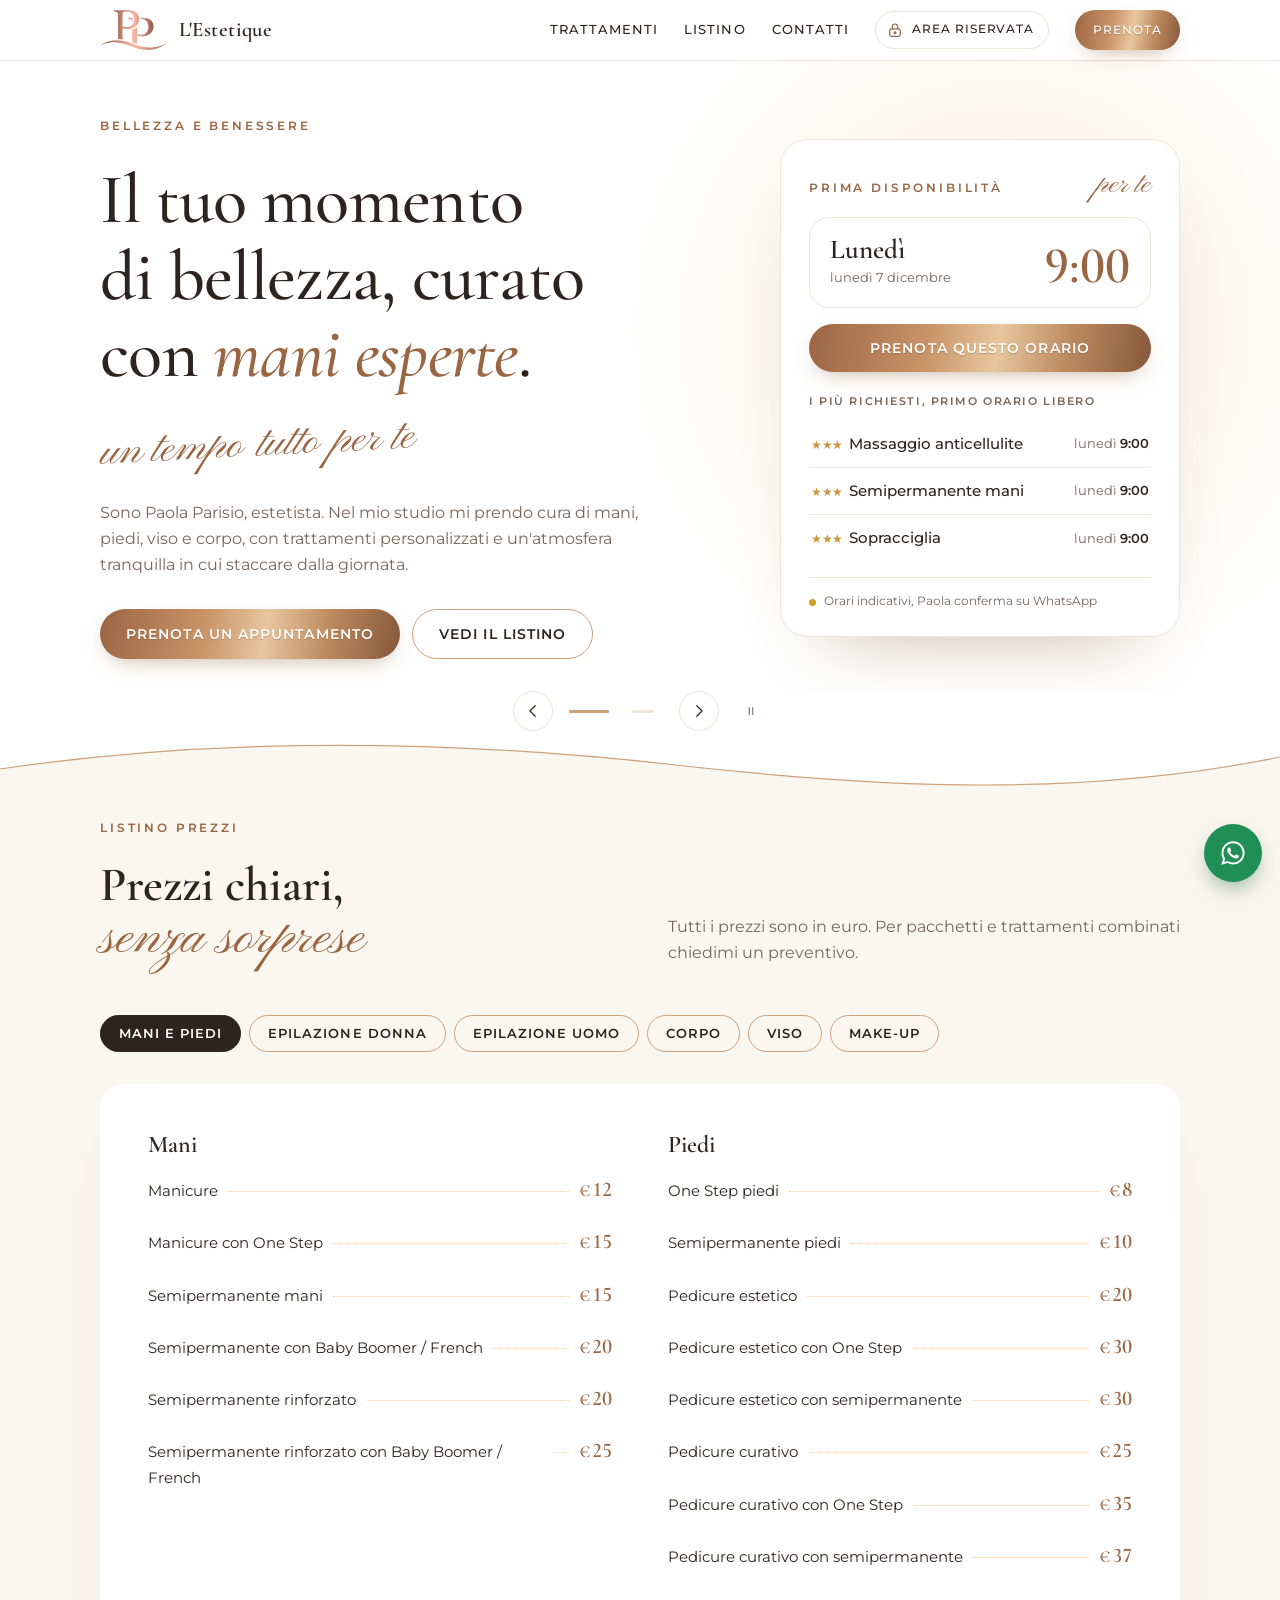
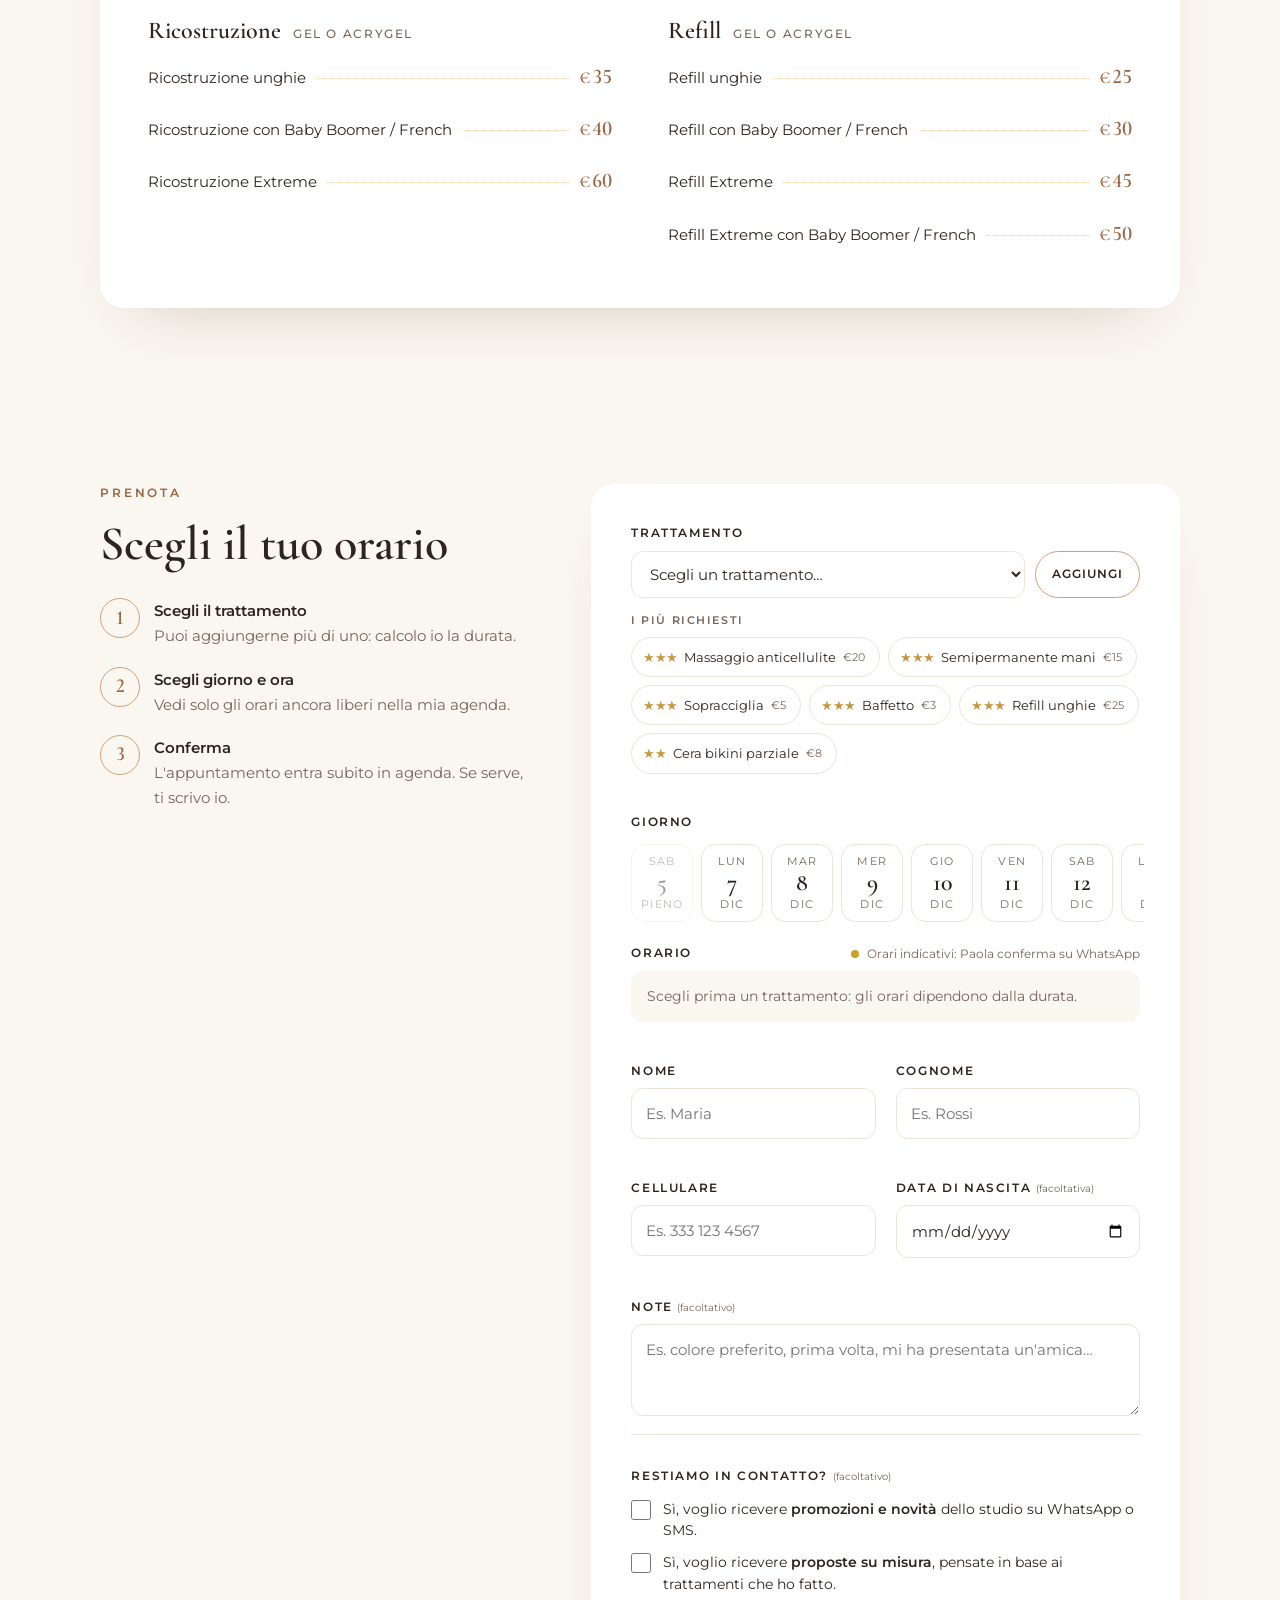
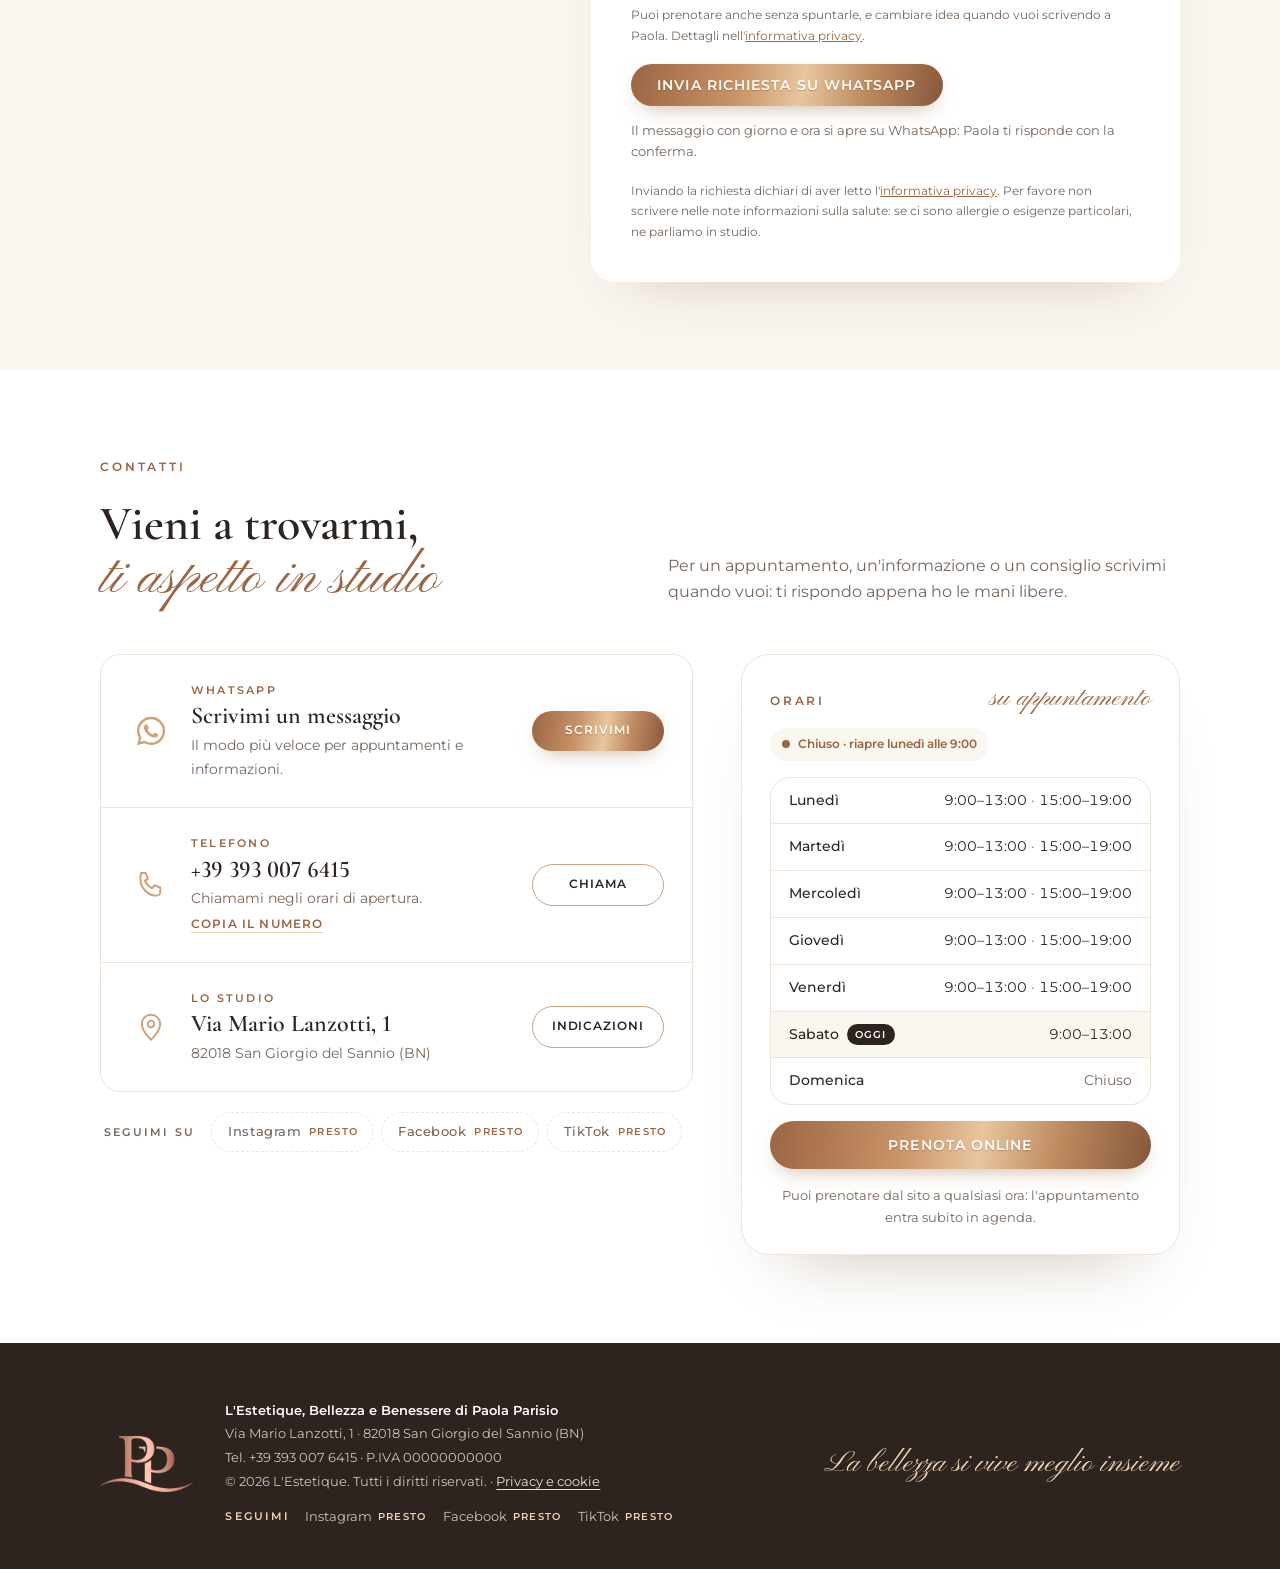
==== commit 0ce9b7aa: "Listino: tolta la legenda One Step / Baby Boomer Co-Authored-By: Claude Opus 5.5 <noreply@anthropic." ====
--- a/index.html
+++ b/index.html
@@ -1224,7 +1224,7 @@
 const PHONE = "393930076415";
 const SUPA_URL = 'https://debyvfppepfxzxehynks.supabase.co', SUPA_KEY = 'sb_publishable_aEA55J8m6xZ5MQbLN8tq0A_UhtCrC66';
 const sb = (window.supabase && /^https:\/\//.test(SUPA_URL)) ? window.supabase.createClient(SUPA_URL, SUPA_KEY, { auth: { persistSession: true, autoRefreshToken: true, detectSessionInUrl: true, flowType: 'pkce' } }) : null;
-const LISTINO = [{"id": "mani", "short": "Mani e piedi", "name": "Mani, piedi e unghie", "icon": "mani", "desc": "Manicure, pedicure estetico e curativo, semipermanente, ricostruzione e refill in gel o Acrygel.", "groups": [{"name": "Mani", "items": [{"name": "Manicure", "price": 12, "min": 30, "pop": 40, "stars": 2}, {"name": "Manicure con One Step", "price": 15, "min": 45, "pop": 9, "stars": 0}, {"name": "Semipermanente mani", "price": 15, "min": 45, "pop": 189, "stars": 3}, {"name": "Semipermanente con Baby Boomer / French", "price": 20, "min": 60, "pop": 0, "stars": 0}, {"name": "Semipermanente rinforzato", "price": 20, "min": 60, "pop": 0, "stars": 0}, {"name": "Semipermanente rinforzato con Baby Boomer / French", "price": 25, "min": 75, "pop": 0, "stars": 0}]}, {"name": "Piedi", "items": [{"name": "One Step piedi", "price": 8, "min": 30, "pop": 3, "stars": 0}, {"name": "Semipermanente piedi", "price": 10, "min": 45, "pop": 34, "stars": 1}, {"name": "Pedicure estetico", "price": 20, "min": 45, "pop": 39, "stars": 1}, {"name": "Pedicure estetico con One Step", "price": 30, "min": 60, "pop": 2, "stars": 0}, {"name": "Pedicure estetico con semipermanente", "price": 30, "min": 60, "pop": 46, "stars": 2}, {"name": "Pedicure curativo", "price": 25, "min": 60, "pop": 4, "stars": 0}, {"name": "Pedicure curativo con One Step", "price": 35, "min": 75, "pop": 0, "stars": 0}, {"name": "Pedicure curativo con semipermanente", "price": 37, "min": 75, "pop": 0, "stars": 0}]}, {"name": "Ricostruzione", "items": [{"name": "Ricostruzione unghie", "price": 35, "min": 120, "pop": 6, "stars": 0}, {"name": "Ricostruzione con Baby Boomer / French", "price": 40, "min": 135, "pop": 0, "stars": 0}, {"name": "Ricostruzione Extreme", "price": 60, "min": 150, "pop": 0, "stars": 0}], "note": "gel o Acrygel"}, {"name": "Refill", "items": [{"name": "Refill unghie", "price": 25, "min": 90, "pop": 118, "stars": 3}, {"name": "Refill con Baby Boomer / French", "price": 30, "min": 105, "pop": 0, "stars": 0}, {"name": "Refill Extreme", "price": 45, "min": 120, "pop": 0, "stars": 0}, {"name": "Refill Extreme con Baby Boomer / French", "price": 50, "min": 135, "pop": 0, "stars": 0}], "note": "gel o Acrygel"}], "foot": "<span><b>One Step</b> · smalto semipermanente in un solo passaggio</span><span><b>Baby Boomer</b> · sfumatura dal rosa al bianco</span>"}, {"id": "donna", "short": "Epilazione donna", "name": "Epilazione donna", "icon": "cera", "desc": "Ceretta per viso e corpo, parziale o totale, e cura delle sopracciglia.", "groups": [{"name": "Viso", "items": [{"name": "Baffetto", "price": 3, "min": 15, "pop": 120, "stars": 3}, {"name": "Sopracciglia", "price": 5, "min": 15, "pop": 147, "stars": 3}, {"name": "Cera viso", "price": 8, "min": 15, "pop": 0, "stars": 0}]}, {"name": "Corpo", "items": [{"name": "Cera ascelle", "price": 5, "min": 15, "pop": 46, "stars": 2}, {"name": "Cera addome", "price": 8, "min": 15, "pop": 0, "stars": 0}, {"name": "Cera fondoschiena", "price": 8, "min": 15, "pop": 0, "stars": 0}, {"name": "Cera glutei", "price": 8, "min": 15, "pop": 0, "stars": 0}, {"name": "Cera braccia parziale", "price": 8, "min": 30, "pop": 20, "stars": 1}, {"name": "Cera braccia totale", "price": 12, "min": 30, "pop": 19, "stars": 1}, {"name": "Cera bikini parziale", "price": 8, "min": 15, "pop": 67, "stars": 2}, {"name": "Cera bikini totale", "price": 12, "min": 30, "pop": 0, "stars": 0}, {"name": "Cera gambe parziale", "price": 10, "min": 30, "pop": 22, "stars": 1}, {"name": "Cera gambe totale", "price": 18, "min": 45, "pop": 62, "stars": 2}]}]}, {"id": "uomo", "short": "Epilazione uomo", "name": "Epilazione uomo", "icon": "uomo", "desc": "Ceretta per petto, schiena, braccia, gambe e ascelle.", "groups": [{"name": "", "items": [{"name": "Cera ascelle", "price": 10, "min": 15, "pop": 0, "stars": 0}, {"name": "Cera braccia parziale", "price": 12, "min": 30, "pop": 0, "stars": 0}, {"name": "Cera braccia totale", "price": 18, "min": 30, "pop": 0, "stars": 0}, {"name": "Cera petto", "price": 25, "min": 30, "pop": 0, "stars": 0}, {"name": "Cera schiena", "price": 25, "min": 30, "pop": 0, "stars": 0}, {"name": "Cera gambe", "price": 30, "min": 60, "pop": 0, "stars": 0}]}]}, {"id": "corpo", "short": "Corpo", "name": "Benessere corpo", "icon": "corpo", "desc": "Massaggi rilassanti, decontratturanti, drenanti e anticellulite, coppettazione e Madera.", "groups": [{"name": "Massaggi", "items": [{"name": "Massaggio decontratturante schiena", "price": 20, "min": 30, "pop": 0, "stars": 0}, {"name": "Massaggio rilassante", "price": 20, "min": 60, "pop": 17, "stars": 1}, {"name": "Massaggio linfodrenante", "price": 20, "min": 60, "pop": 11, "stars": 0}, {"name": "Massaggio anticellulite", "price": 20, "min": 60, "pop": 258, "stars": 3}, {"name": "Massaggio con coppettazione", "price": 35, "min": 60, "pop": 0, "stars": 0}, {"name": "Massaggio Madera", "price": 35, "min": 60, "pop": 0, "stars": 0}]}, {"name": "Trattamenti", "items": [{"name": "Pulizia profonda schiena", "price": 30, "min": 60, "pop": 0, "stars": 0}]}]}, {"id": "viso", "short": "Viso", "name": "Bellezza e benessere viso", "icon": "viso", "desc": "Pulizia del viso, massaggio viso, hennè e fili tensori di collagene.", "groups": [{"name": "Benessere viso", "items": [{"name": "Massaggio viso", "price": 15, "min": 30, "pop": 24, "stars": 1}, {"name": "Pulizia viso", "price": 30, "min": 60, "pop": 27, "stars": 1}]}, {"name": "Bellezza viso", "items": [{"name": "Hennè", "price": 15, "min": 30, "pop": 0, "stars": 0}, {"name": "Fili tensori di collagene", "price": 80, "min": 60, "pop": 23, "stars": 1}]}]}, {"id": "makeup", "short": "Make-up", "name": "Make-up", "icon": "makeup", "desc": "Trucco per cerimonie, feste ed eventi speciali.", "groups": [{"name": "", "items": [{"name": "Make up per eventi", "price": 40, "min": 60, "pop": 0, "stars": 0}]}]}];
+const LISTINO = [{"id": "mani", "short": "Mani e piedi", "name": "Mani, piedi e unghie", "icon": "mani", "desc": "Manicure, pedicure estetico e curativo, semipermanente, ricostruzione e refill in gel o Acrygel.", "groups": [{"name": "Mani", "items": [{"name": "Manicure", "price": 12, "min": 30, "pop": 40, "stars": 2}, {"name": "Manicure con One Step", "price": 15, "min": 45, "pop": 9, "stars": 0}, {"name": "Semipermanente mani", "price": 15, "min": 45, "pop": 189, "stars": 3}, {"name": "Semipermanente con Baby Boomer / French", "price": 20, "min": 60, "pop": 0, "stars": 0}, {"name": "Semipermanente rinforzato", "price": 20, "min": 60, "pop": 0, "stars": 0}, {"name": "Semipermanente rinforzato con Baby Boomer / French", "price": 25, "min": 75, "pop": 0, "stars": 0}]}, {"name": "Piedi", "items": [{"name": "One Step piedi", "price": 8, "min": 30, "pop": 3, "stars": 0}, {"name": "Semipermanente piedi", "price": 10, "min": 45, "pop": 34, "stars": 1}, {"name": "Pedicure estetico", "price": 20, "min": 45, "pop": 39, "stars": 1}, {"name": "Pedicure estetico con One Step", "price": 30, "min": 60, "pop": 2, "stars": 0}, {"name": "Pedicure estetico con semipermanente", "price": 30, "min": 60, "pop": 46, "stars": 2}, {"name": "Pedicure curativo", "price": 25, "min": 60, "pop": 4, "stars": 0}, {"name": "Pedicure curativo con One Step", "price": 35, "min": 75, "pop": 0, "stars": 0}, {"name": "Pedicure curativo con semipermanente", "price": 37, "min": 75, "pop": 0, "stars": 0}]}, {"name": "Ricostruzione", "items": [{"name": "Ricostruzione unghie", "price": 35, "min": 120, "pop": 6, "stars": 0}, {"name": "Ricostruzione con Baby Boomer / French", "price": 40, "min": 135, "pop": 0, "stars": 0}, {"name": "Ricostruzione Extreme", "price": 60, "min": 150, "pop": 0, "stars": 0}], "note": "gel o Acrygel"}, {"name": "Refill", "items": [{"name": "Refill unghie", "price": 25, "min": 90, "pop": 118, "stars": 3}, {"name": "Refill con Baby Boomer / French", "price": 30, "min": 105, "pop": 0, "stars": 0}, {"name": "Refill Extreme", "price": 45, "min": 120, "pop": 0, "stars": 0}, {"name": "Refill Extreme con Baby Boomer / French", "price": 50, "min": 135, "pop": 0, "stars": 0}], "note": "gel o Acrygel"}]}, {"id": "donna", "short": "Epilazione donna", "name": "Epilazione donna", "icon": "cera", "desc": "Ceretta per viso e corpo, parziale o totale, e cura delle sopracciglia.", "groups": [{"name": "Viso", "items": [{"name": "Baffetto", "price": 3, "min": 15, "pop": 120, "stars": 3}, {"name": "Sopracciglia", "price": 5, "min": 15, "pop": 147, "stars": 3}, {"name": "Cera viso", "price": 8, "min": 15, "pop": 0, "stars": 0}]}, {"name": "Corpo", "items": [{"name": "Cera ascelle", "price": 5, "min": 15, "pop": 46, "stars": 2}, {"name": "Cera addome", "price": 8, "min": 15, "pop": 0, "stars": 0}, {"name": "Cera fondoschiena", "price": 8, "min": 15, "pop": 0, "stars": 0}, {"name": "Cera glutei", "price": 8, "min": 15, "pop": 0, "stars": 0}, {"name": "Cera braccia parziale", "price": 8, "min": 30, "pop": 20, "stars": 1}, {"name": "Cera braccia totale", "price": 12, "min": 30, "pop": 19, "stars": 1}, {"name": "Cera bikini parziale", "price": 8, "min": 15, "pop": 67, "stars": 2}, {"name": "Cera bikini totale", "price": 12, "min": 30, "pop": 0, "stars": 0}, {"name": "Cera gambe parziale", "price": 10, "min": 30, "pop": 22, "stars": 1}, {"name": "Cera gambe totale", "price": 18, "min": 45, "pop": 62, "stars": 2}]}]}, {"id": "uomo", "short": "Epilazione uomo", "name": "Epilazione uomo", "icon": "uomo", "desc": "Ceretta per petto, schiena, braccia, gambe e ascelle.", "groups": [{"name": "", "items": [{"name": "Cera ascelle", "price": 10, "min": 15, "pop": 0, "stars": 0}, {"name": "Cera braccia parziale", "price": 12, "min": 30, "pop": 0, "stars": 0}, {"name": "Cera braccia totale", "price": 18, "min": 30, "pop": 0, "stars": 0}, {"name": "Cera petto", "price": 25, "min": 30, "pop": 0, "stars": 0}, {"name": "Cera schiena", "price": 25, "min": 30, "pop": 0, "stars": 0}, {"name": "Cera gambe", "price": 30, "min": 60, "pop": 0, "stars": 0}]}]}, {"id": "corpo", "short": "Corpo", "name": "Benessere corpo", "icon": "corpo", "desc": "Massaggi rilassanti, decontratturanti, drenanti e anticellulite, coppettazione e Madera.", "groups": [{"name": "Massaggi", "items": [{"name": "Massaggio decontratturante schiena", "price": 20, "min": 30, "pop": 0, "stars": 0}, {"name": "Massaggio rilassante", "price": 20, "min": 60, "pop": 17, "stars": 1}, {"name": "Massaggio linfodrenante", "price": 20, "min": 60, "pop": 11, "stars": 0}, {"name": "Massaggio anticellulite", "price": 20, "min": 60, "pop": 258, "stars": 3}, {"name": "Massaggio con coppettazione", "price": 35, "min": 60, "pop": 0, "stars": 0}, {"name": "Massaggio Madera", "price": 35, "min": 60, "pop": 0, "stars": 0}]}, {"name": "Trattamenti", "items": [{"name": "Pulizia profonda schiena", "price": 30, "min": 60, "pop": 0, "stars": 0}]}]}, {"id": "viso", "short": "Viso", "name": "Bellezza e benessere viso", "icon": "viso", "desc": "Pulizia del viso, massaggio viso, hennè e fili tensori di collagene.", "groups": [{"name": "Benessere viso", "items": [{"name": "Massaggio viso", "price": 15, "min": 30, "pop": 24, "stars": 1}, {"name": "Pulizia viso", "price": 30, "min": 60, "pop": 27, "stars": 1}]}, {"name": "Bellezza viso", "items": [{"name": "Hennè", "price": 15, "min": 30, "pop": 0, "stars": 0}, {"name": "Fili tensori di collagene", "price": 80, "min": 60, "pop": 23, "stars": 1}]}]}, {"id": "makeup", "short": "Make-up", "name": "Make-up", "icon": "makeup", "desc": "Trucco per cerimonie, feste ed eventi speciali.", "groups": [{"name": "", "items": [{"name": "Make up per eventi", "price": 40, "min": 60, "pop": 0, "stars": 0}]}]}];
 
 const ICONS = {
   mani:'<svg viewBox="0 0 48 48" fill="none" stroke="currentColor" stroke-width="1.4" stroke-linecap="round"><path d="M17 44V22a4 4 0 0 1 8 0v4"/><path d="M25 26v-9a4 4 0 0 1 8 0v15c0 7-4 12-10 12"/><path d="M17 30c-3-2-7-1-7 3 0 3 4 7 7 11"/><path d="M27.5 10.5c0-2 1-3.5 1.5-3.5s1.5 1.5 1.5 3.5"/></svg>',
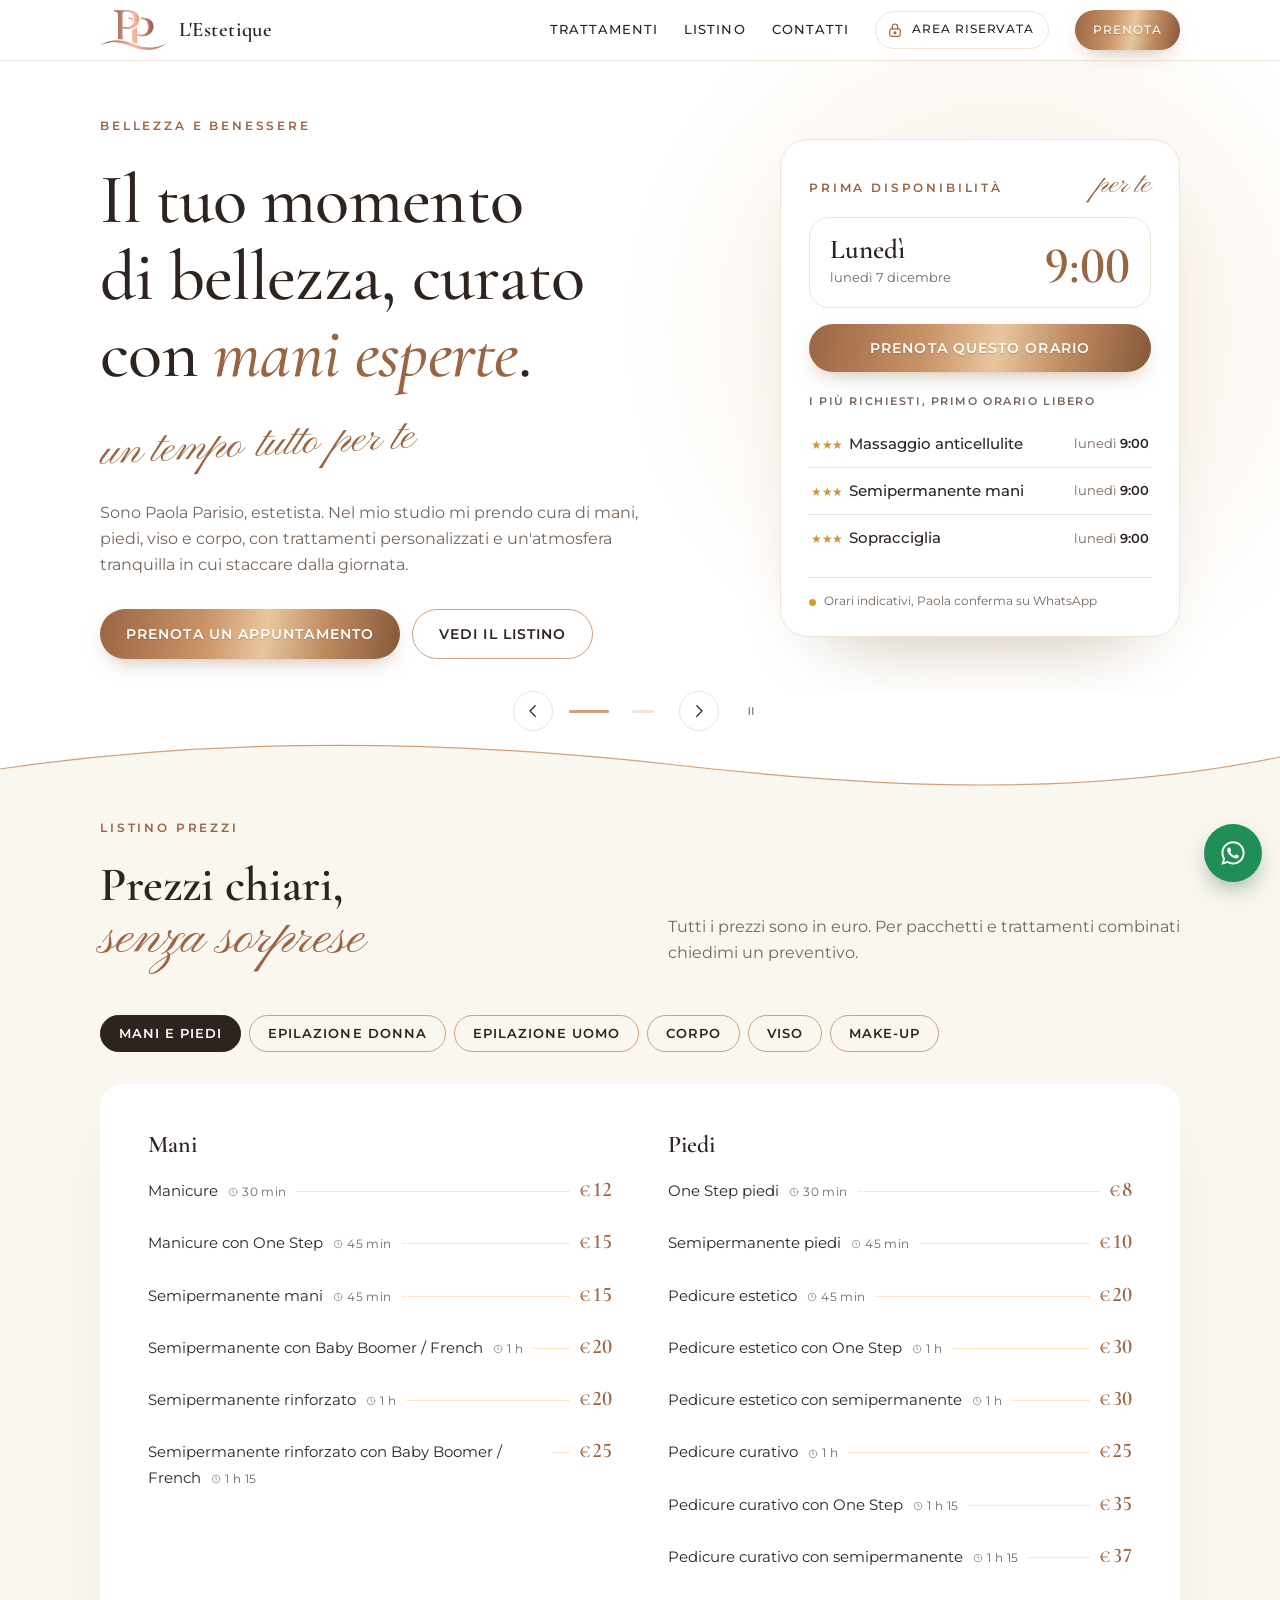
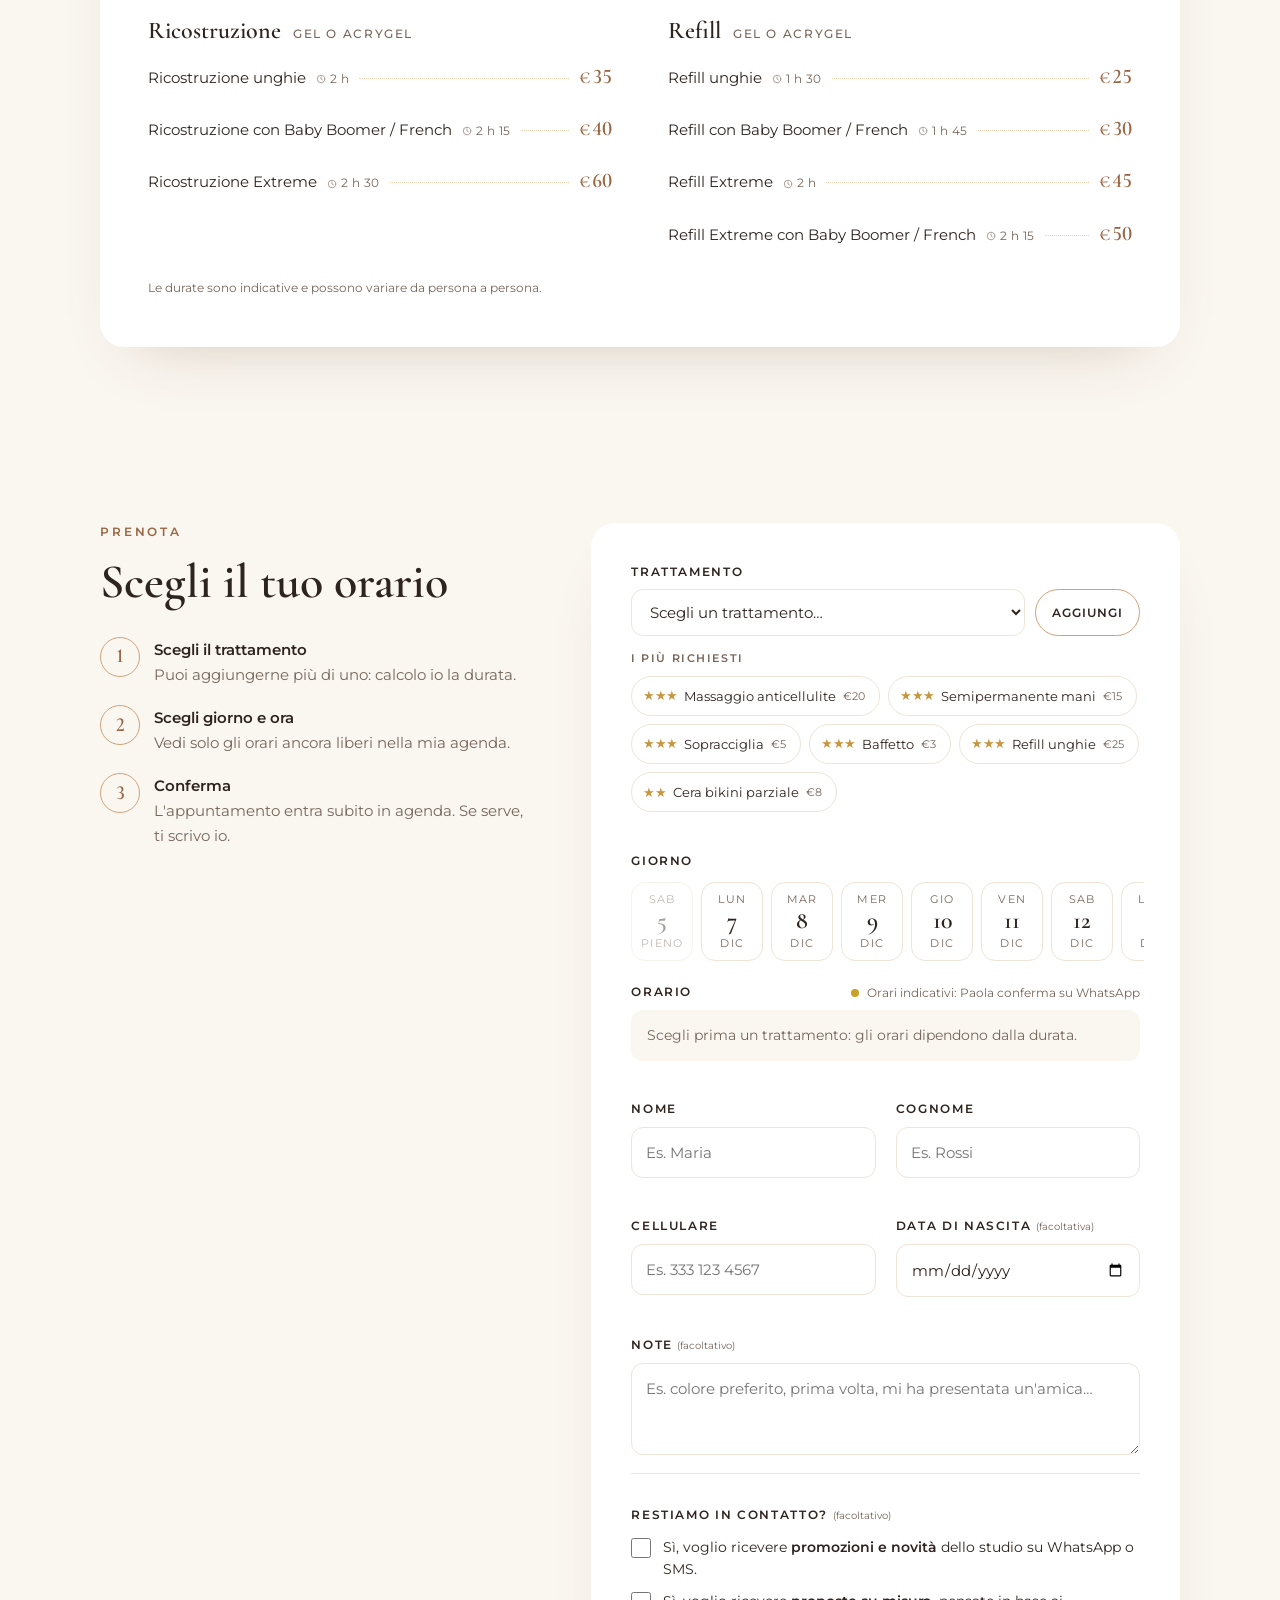
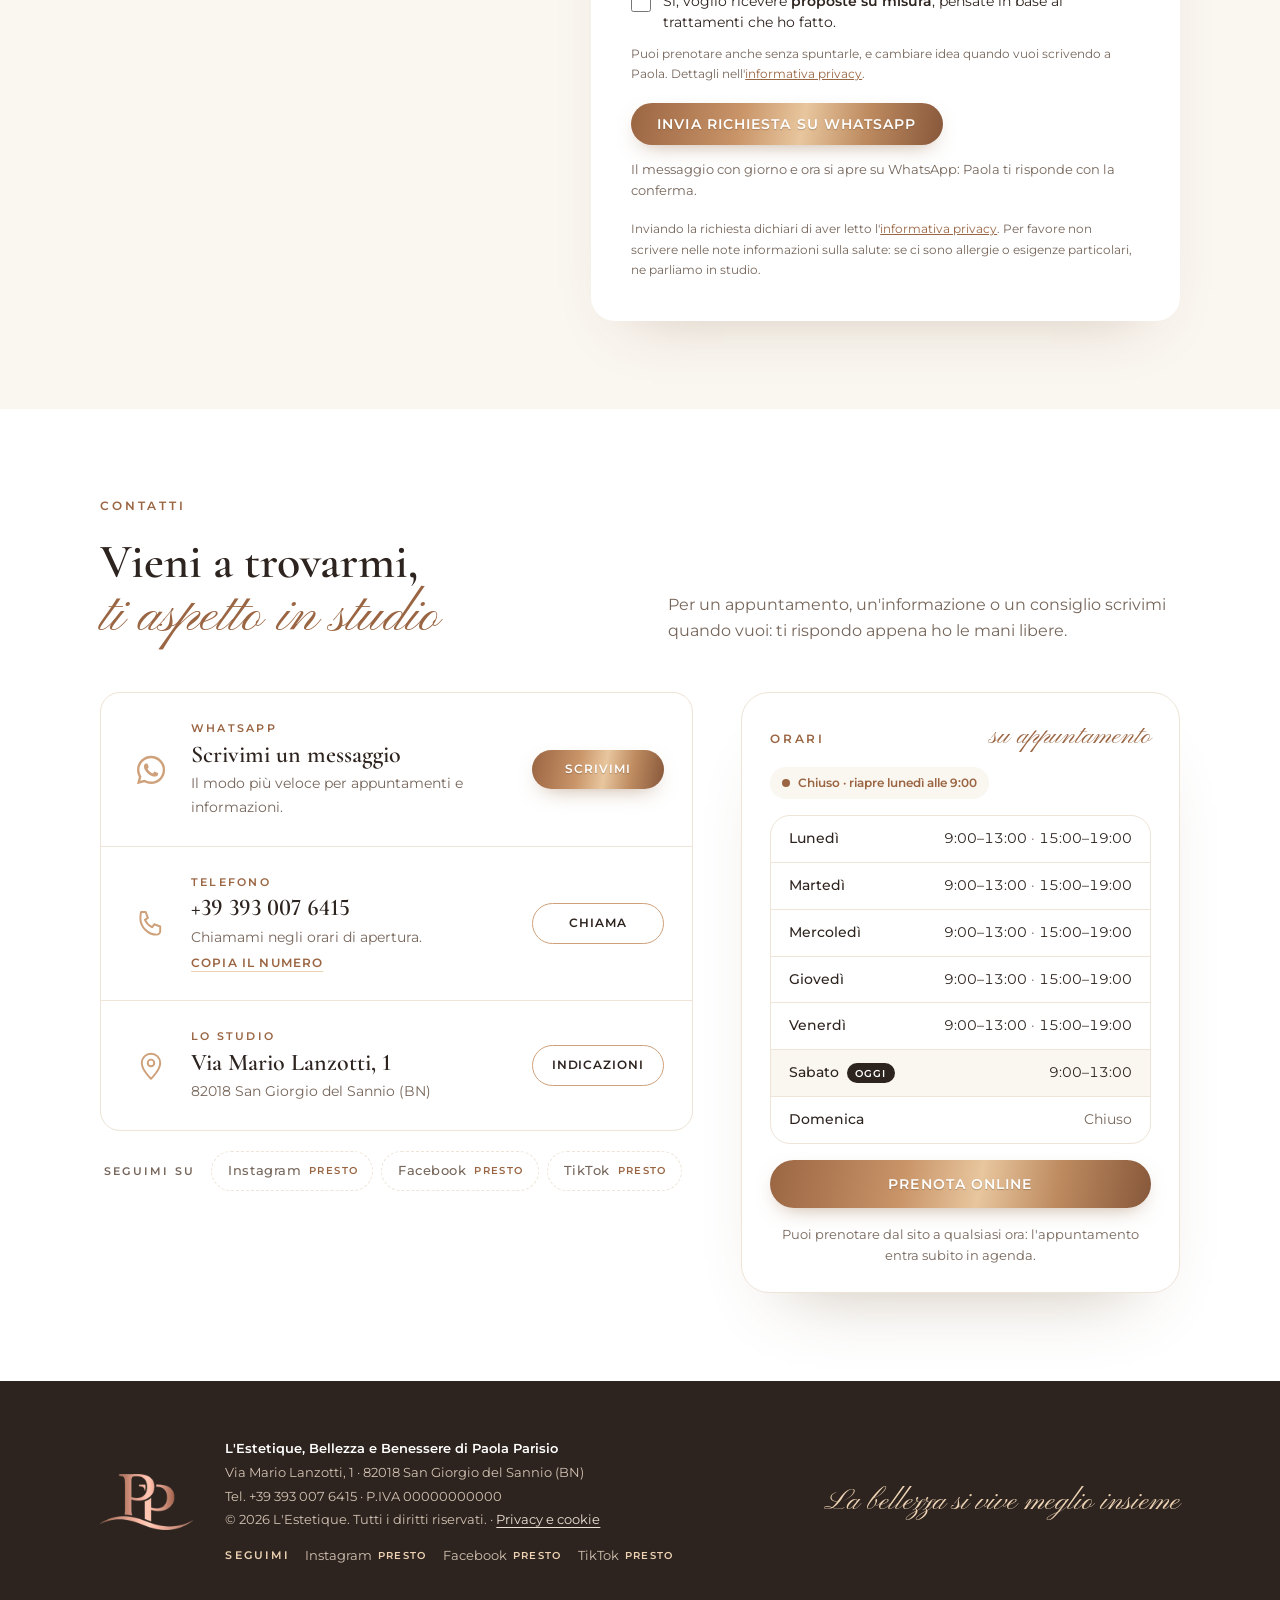
==== commit 465ee3ae: "Listino: durata indicativa di ogni trattamento Co-Authored-By: Claude Opus 5.5 <noreply@anthropic.co" ====
--- a/index.html
+++ b/index.html
@@ -260,6 +260,7 @@
   .vetrina .cat-meta{flex-direction:column;align-items:flex-start;gap:2px;font-size:.7rem}
 }
 
+:root{--clock:url("data:image/svg+xml,%3Csvg xmlns='http://www.w3.org/2000/svg' viewBox='0 0 24 24' fill='none' stroke='black' stroke-width='2' stroke-linecap='round'%3E%3Ccircle cx='12' cy='12' r='9'/%3E%3Cpath d='M12 7v5l3 2'/%3E%3C/svg%3E")}
 /* Listino prezzi a schede */
 /* listino */
 .tabs{display:flex;flex-wrap:wrap;gap:8px;margin-bottom:32px}
@@ -274,6 +275,9 @@
 .items li{display:flex;align-items:baseline;gap:10px;padding:9px 0;font-size:.95rem}
 .items li:last-child{border-bottom:0}
 .items .n{min-width:0}
+.items .d{display:inline-block;margin-left:10px;font-size:.74rem;letter-spacing:.04em;color:var(--ink-soft);white-space:nowrap}
+.items .d::before{content:"";display:inline-block;width:.85em;height:.85em;margin-right:4px;vertical-align:-.1em;background:currentColor;opacity:.75;-webkit-mask:var(--clock) center/contain no-repeat;mask:var(--clock) center/contain no-repeat}
+.menu-dur{margin:18px 0 0;font-size:.78rem;color:var(--ink-soft)}
 .items .dots{flex:1;border-bottom:1px dotted var(--rose-light);transform:translateY(-4px);min-width:16px}
 .items .p{font-family:var(--f-display);font-size:1.3rem;font-weight:600;color:var(--rose);font-variant-numeric:tabular-nums lining-nums;white-space:nowrap}
 .items .p span{font-size:.8em;margin-right:2px}
@@ -686,6 +690,8 @@
   .tabs{justify-content:center}
   .group h3{justify-content:center;flex-wrap:wrap;text-align:center}
   .menu-note{justify-content:center;text-align:center}
+  .menu-dur{text-align:center}
+  .items .d{display:block;margin:3px 0 0}
 
   /* prenota: introduzione centrata, modulo a sinistra */
   .book-intro{text-align:center;align-items:center}
@@ -1252,6 +1258,9 @@
 const WA_ICON = "<svg viewBox=\"0 0 24 24\" fill=\"currentColor\" aria-hidden=\"true\"><path d=\"M12.04 2C6.58 2 2.13 6.45 2.13 11.91c0 1.75.46 3.45 1.32 4.95L2.05 22l5.25-1.38a9.9 9.9 0 0 0 4.74 1.21h.01c5.46 0 9.91-4.45 9.91-9.91A9.85 9.85 0 0 0 12.04 2zm0 18.15h-.01a8.2 8.2 0 0 1-4.19-1.15l-.3-.18-3.12.82.83-3.04-.2-.31a8.23 8.23 0 0 1-1.26-4.38c0-4.54 3.7-8.24 8.25-8.24 2.2 0 4.27.86 5.83 2.42a8.18 8.18 0 0 1 2.41 5.83c0 4.54-3.7 8.23-8.24 8.23zm4.52-6.16c-.25-.12-1.47-.72-1.69-.81-.23-.08-.39-.12-.56.12-.16.25-.64.81-.78.97-.14.17-.29.19-.54.06-.25-.12-1.05-.39-1.99-1.23-.74-.66-1.23-1.47-1.38-1.72-.14-.25-.02-.38.11-.5.11-.11.25-.29.37-.43.13-.15.17-.25.25-.42.08-.17.04-.31-.02-.43-.06-.12-.56-1.34-.76-1.84-.2-.48-.41-.42-.56-.43h-.48c-.17 0-.43.06-.66.31-.22.25-.86.85-.86 2.07 0 1.22.89 2.4 1.01 2.56.12.17 1.75 2.67 4.23 3.74.59.26 1.05.41 1.41.52.59.19 1.13.16 1.56.1.48-.07 1.47-.6 1.67-1.18.21-.58.21-1.07.14-1.18-.06-.1-.22-.16-.47-.28z\"/></svg>";
 
 /* ===== listino/listino.js ===== */
+/* Durata leggibile: 45 min, 1 h, 1 h 30 */
+const durata = m => m < 60 ? `${m} min` : `${Math.floor(m / 60)} h${m % 60 ? ' ' + (m % 60) : ''}`;
+
 /* Categorie: card + tab */
 const cats = document.getElementById('cats');
 const tabs = document.getElementById('tabs');
@@ -1278,9 +1287,10 @@
   menu.setAttribute('aria-labelledby', 'tab-' + c.id);
   menu.innerHTML = `<div class="groups">${c.groups.map(g => `
     <div class="group">${g.name ? `<h3>${g.name}${g.note ? `<small>${g.note}</small>` : ''}</h3>` : ''}
-      <ul class="items">${g.items.map(x => `<li><span class="n">${x.name}</span><span class="dots"></span><span class="p">${eur(x.price)}</span></li>`).join('')}</ul>
+      <ul class="items">${g.items.map(x => `<li><span class="n">${x.name}${x.min ? `<small class="d">${durata(x.min)}</small>` : ''}</span><span class="dots"></span><span class="p">${eur(x.price)}</span></li>`).join('')}</ul>
     </div>`).join('')}</div>
-    ${c.foot ? `<div class="menu-note">${c.foot}</div>` : ''}`;
+    ${c.foot ? `<div class="menu-note">${c.foot}</div>` : ''}
+    <p class="menu-dur">Le durate sono indicative e possono variare da persona a persona.</p>`;
 }
 tabs.addEventListener('keydown', e => {
   const btns = [...tabs.children]; const k = btns.indexOf(document.activeElement);
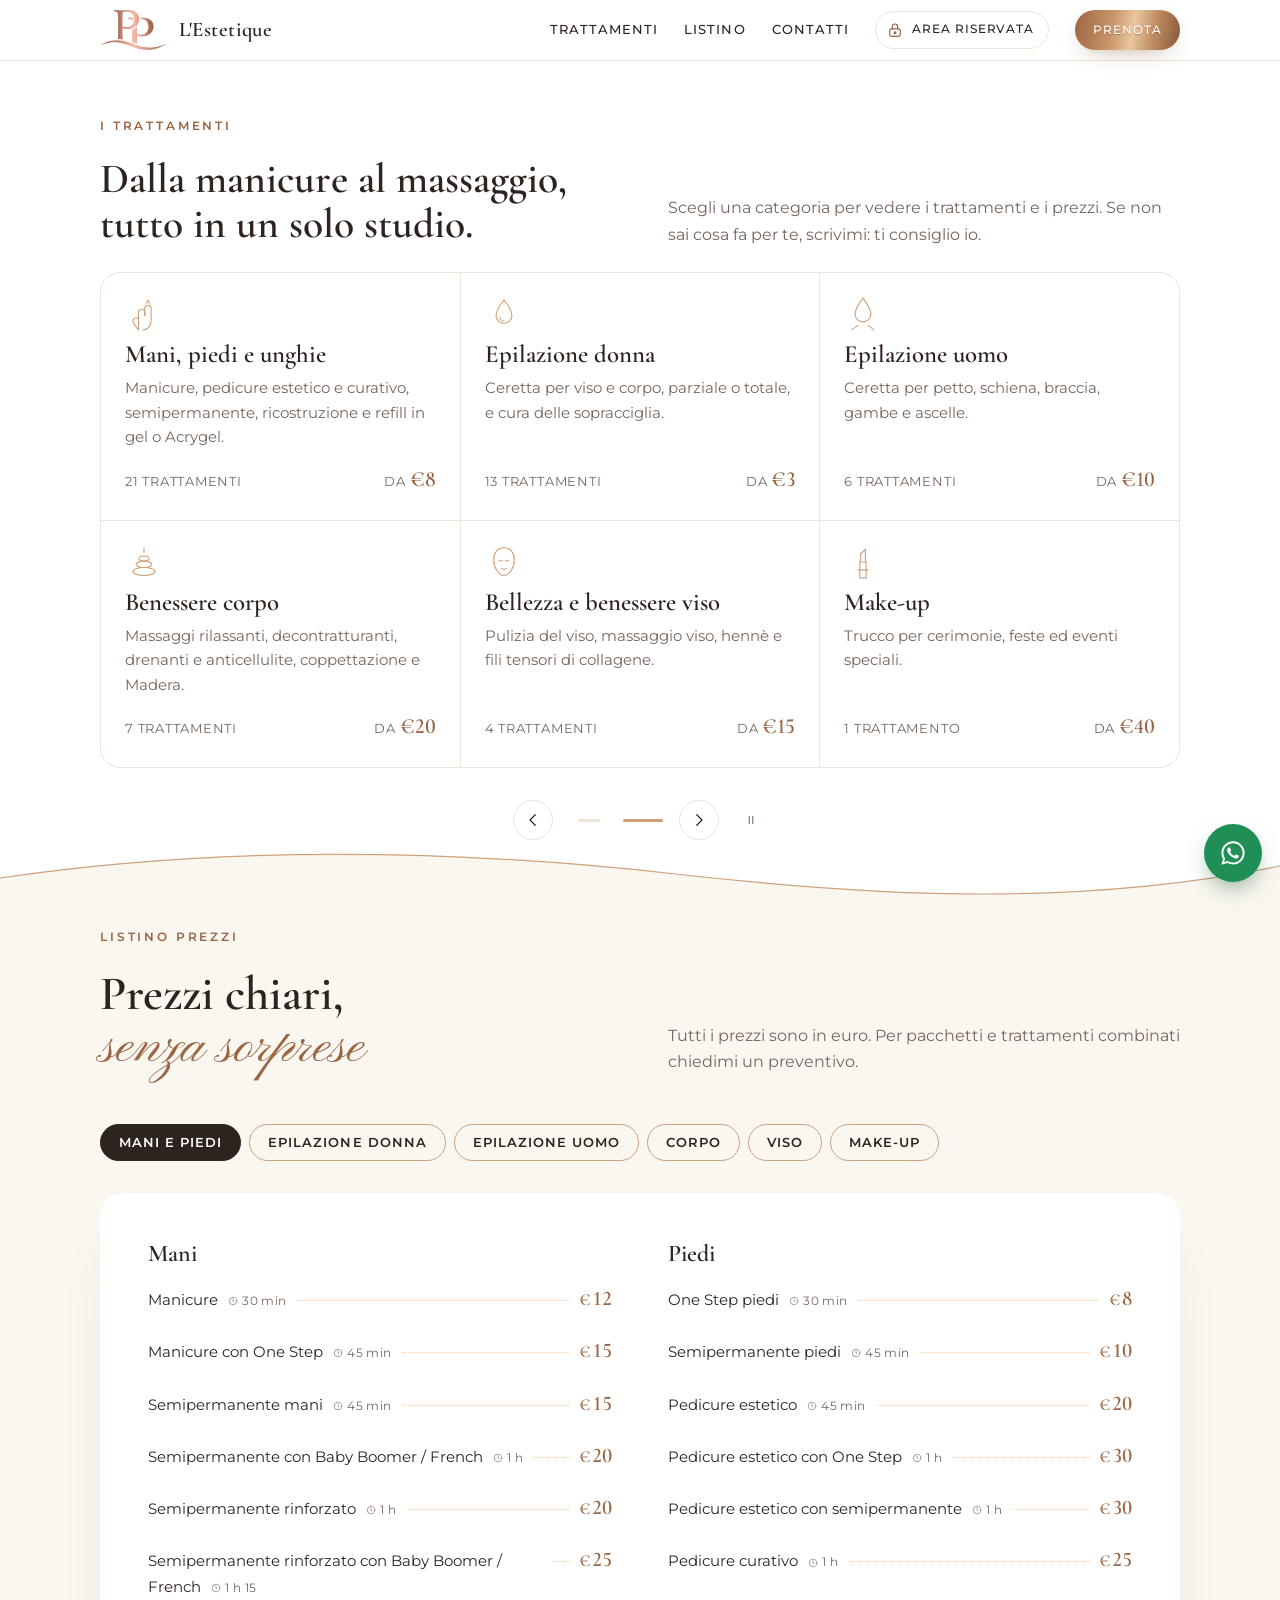
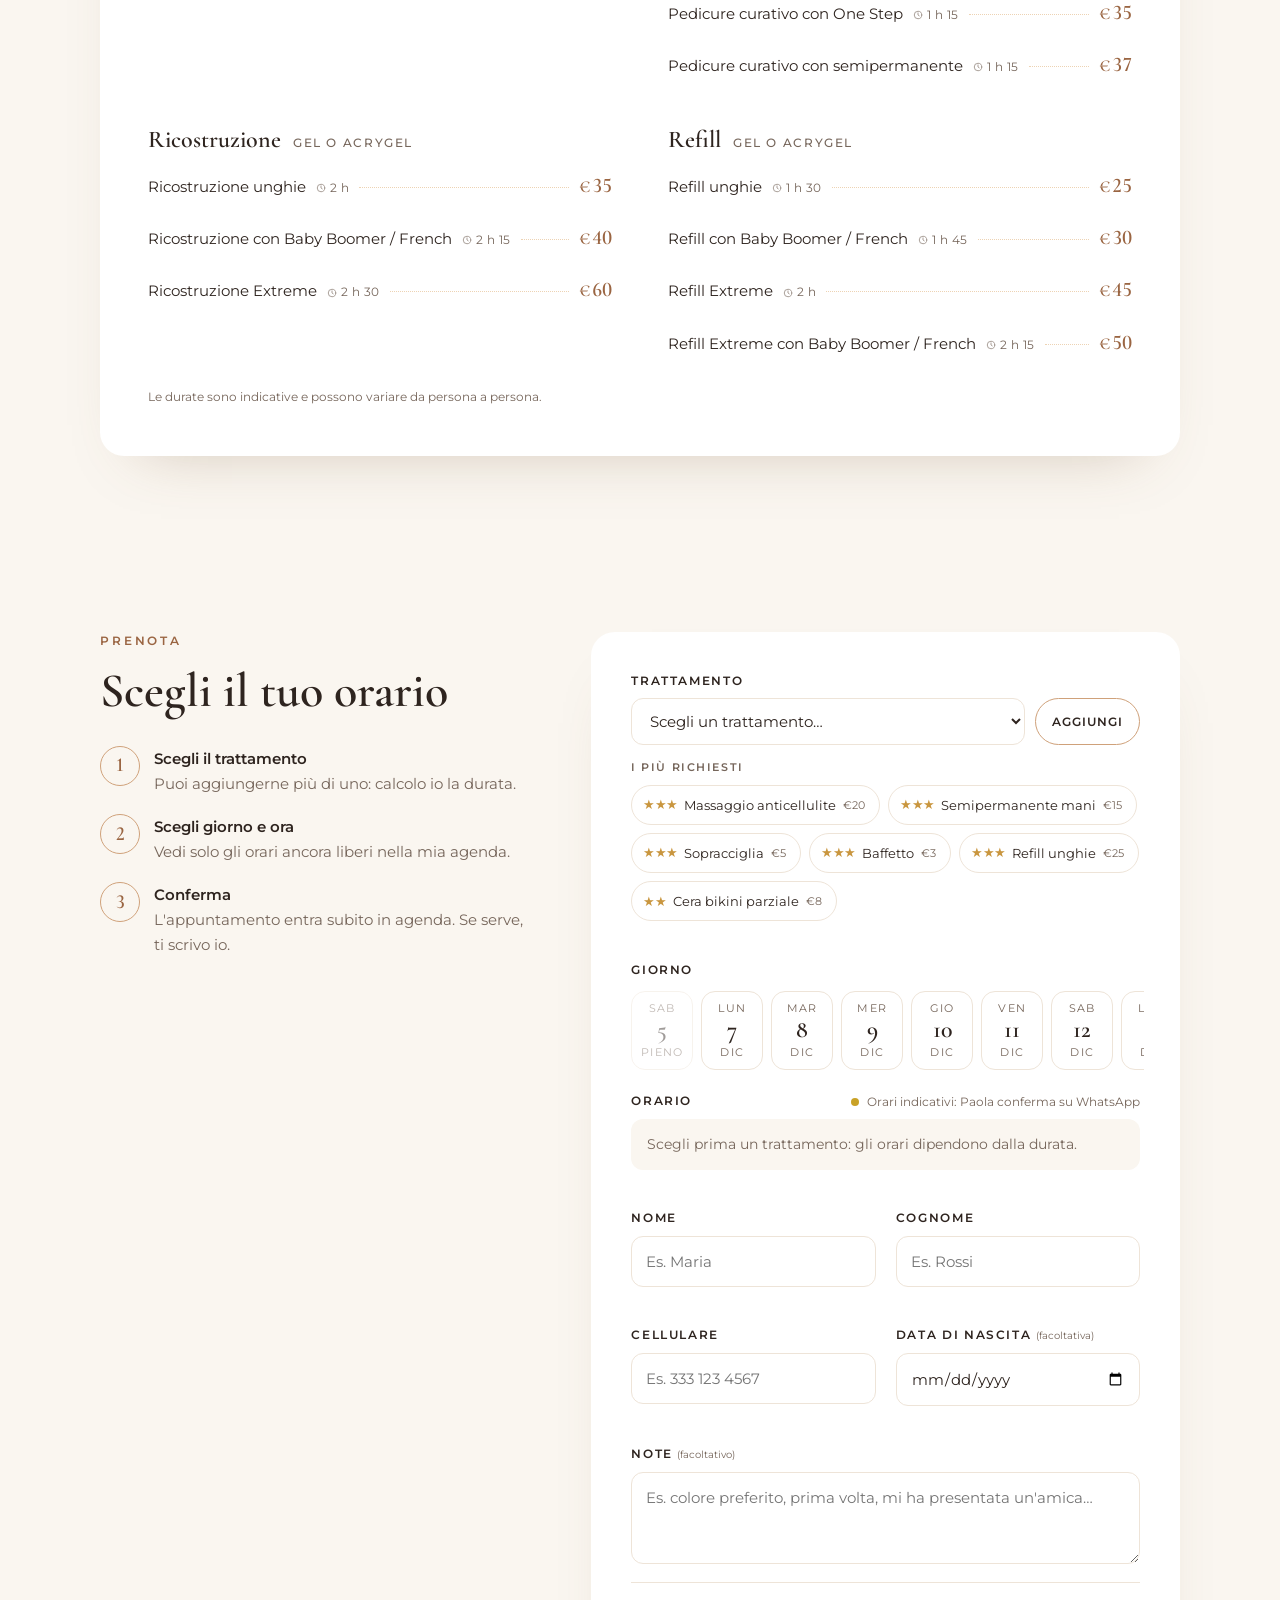
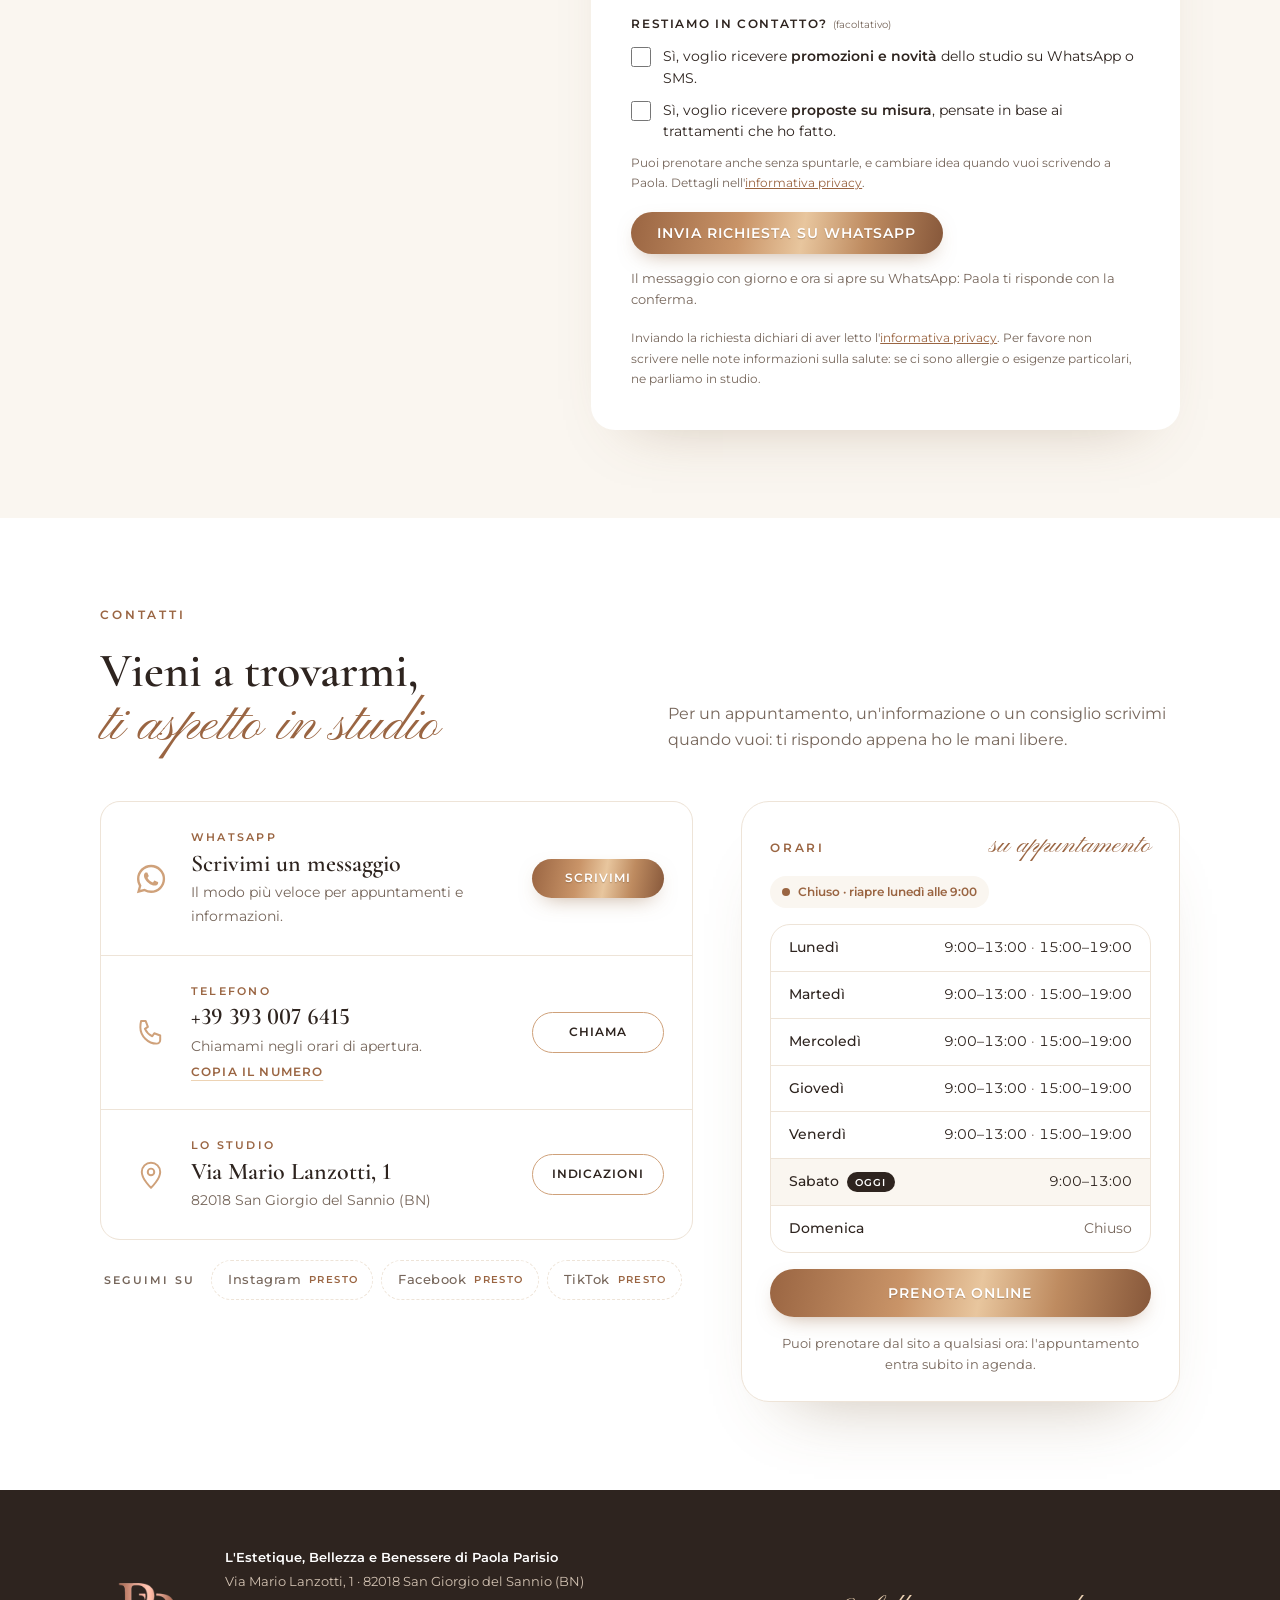
==== commit 63043aa2: "Contatti compatti su smartphone Co-Authored-By: Claude Opus 5.5 <noreply@anthropic.com> Claude-Sessi" ====
--- a/index.html
+++ b/index.html
@@ -717,9 +717,21 @@
   .foot-social nav{justify-content:center}
 }
 @media (max-width:560px){
-  /* contatti: le regole "telefono piccolo" del modulo mettevano il pulsante in seconda colonna */
-  .ct-card{grid-template-columns:1fr;padding:24px 20px}
-  .ct-act{grid-column:auto}
+  /* contatti compatti: una riga per contatto (icona · testo · pulsante), niente descrizioni */
+  .ct-card{grid-template-columns:30px minmax(0,1fr) auto;justify-items:stretch;align-items:center;text-align:left;gap:2px 12px;padding:14px 16px}
+  .ct-ico{width:30px;height:30px}.ct-ico svg{width:24px;height:24px}
+  .ct-lbl{font-size:.6rem;letter-spacing:.16em}
+  .ct-txt{gap:1px}
+  .ct-txt h3{font-size:1.12rem}
+  .ct-txt p{display:none}
+  .ct-card:nth-child(3) .ct-txt p{display:block;font-size:.76rem;line-height:1.35}
+  .ct-act{grid-column:auto;margin:0}
+  .ct-act .btn{min-width:0;padding:8px 14px;font-size:.66rem;letter-spacing:.06em}
+  .ct-left{gap:14px}
+  .ct-social{gap:8px 10px}
+  .ct-social nav{gap:6px}
+  .ct-social .soon,.ct-social a{padding:6px 10px;font-size:.74rem;gap:5px}
+  .ct-social .soon small{font-size:.54rem}
   .vetrina .cat-meta{align-items:center}
 }
 
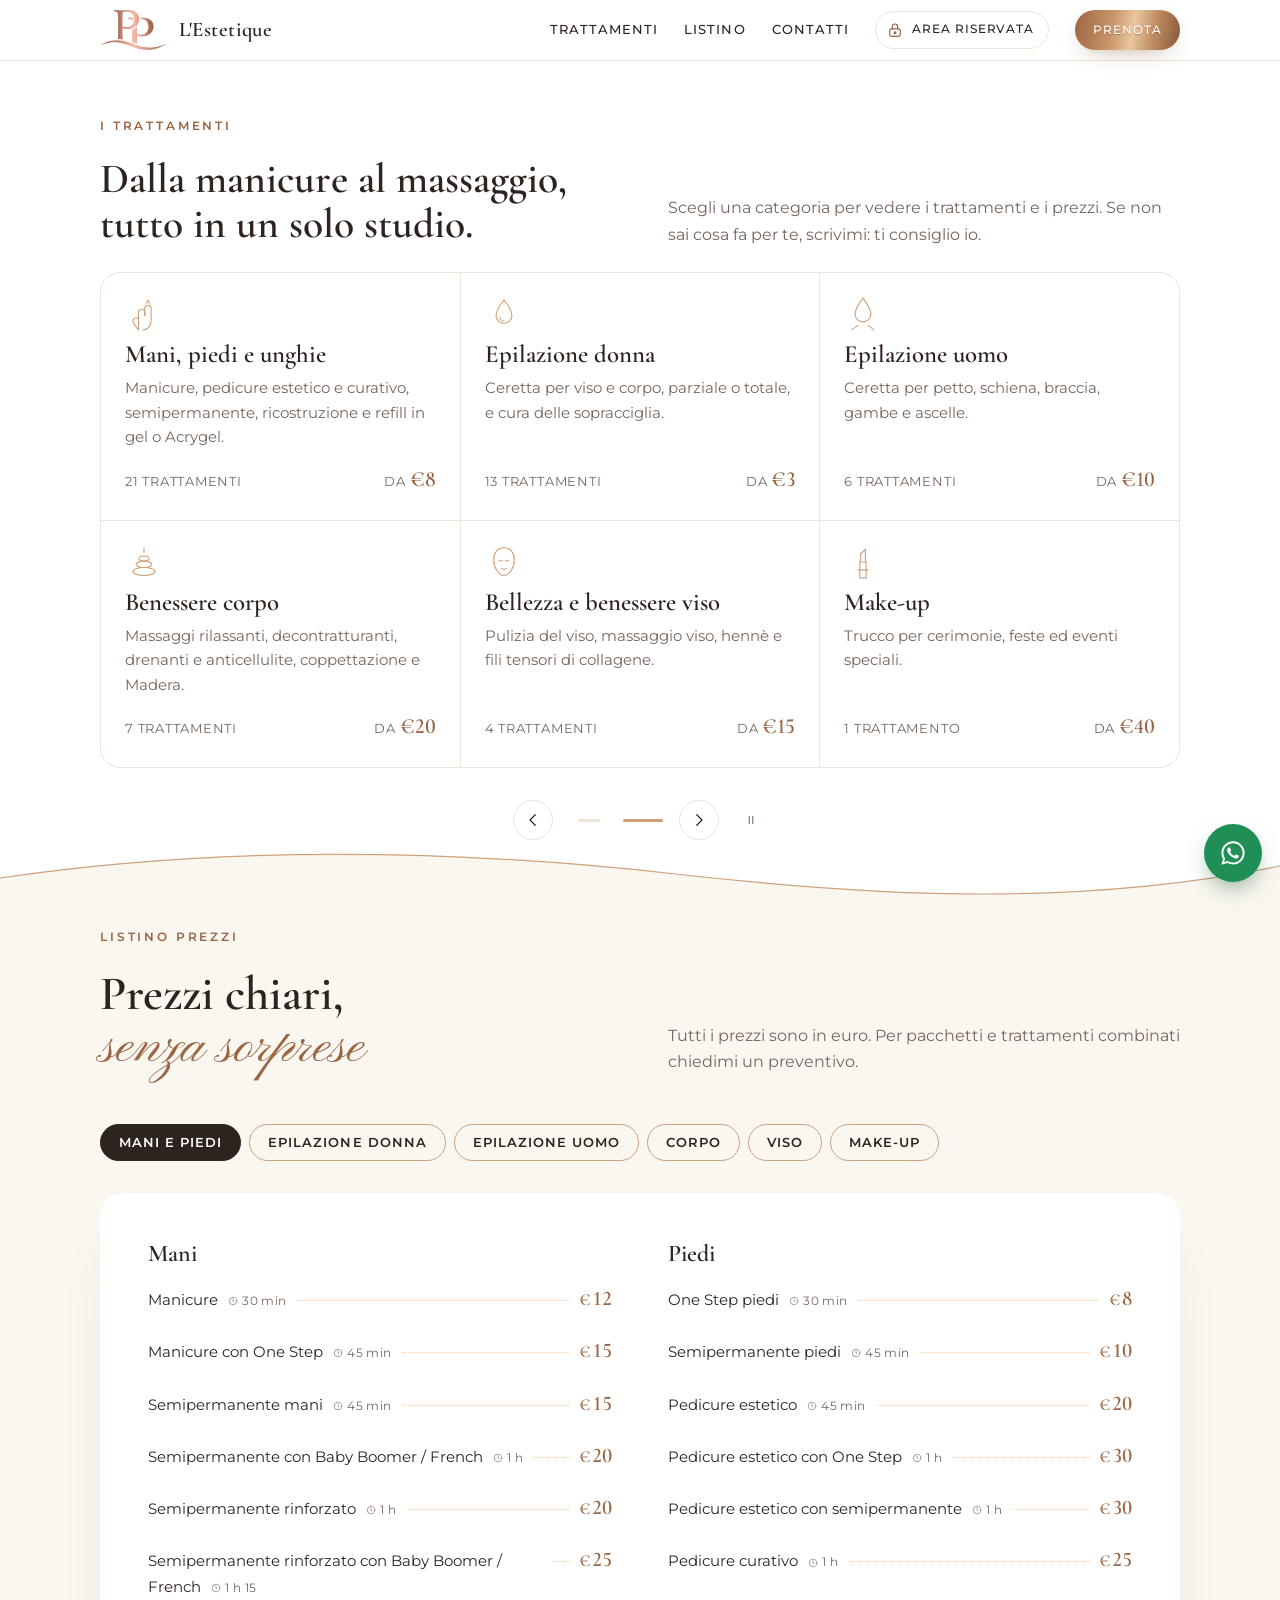
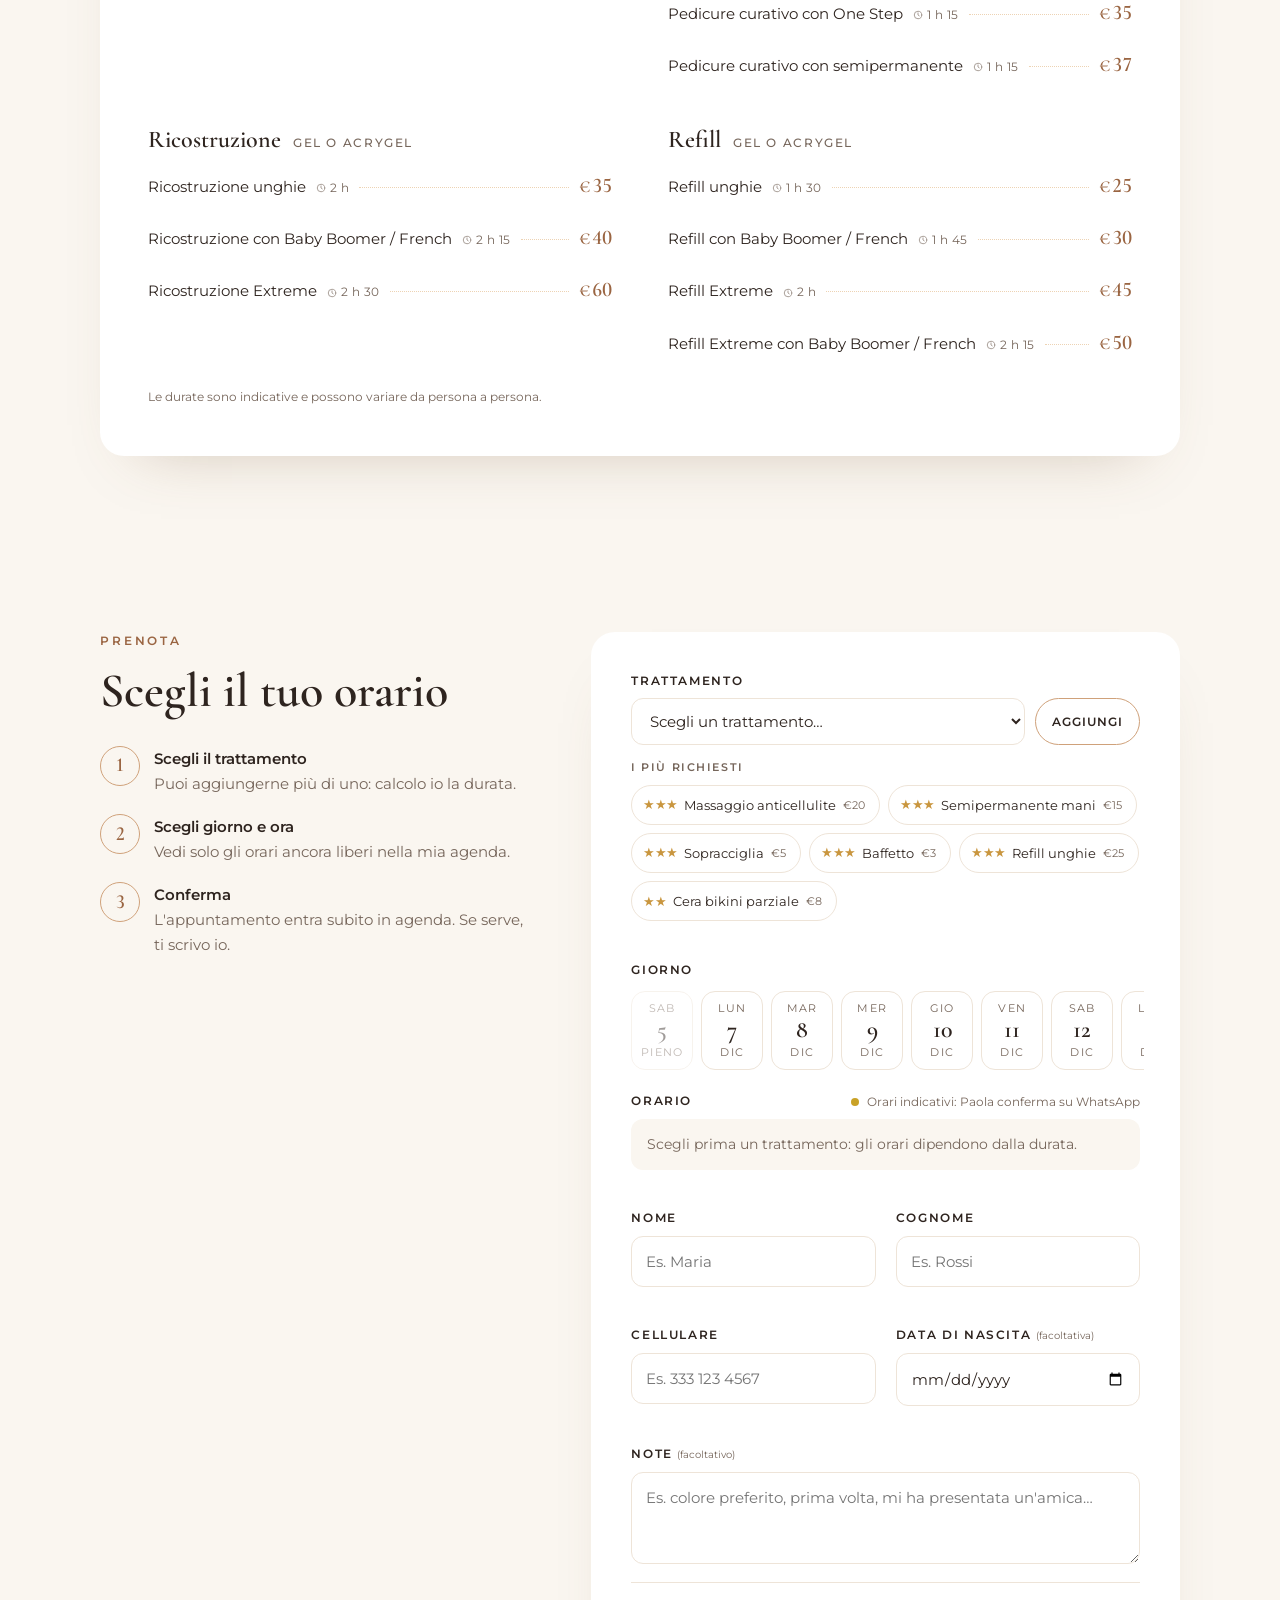
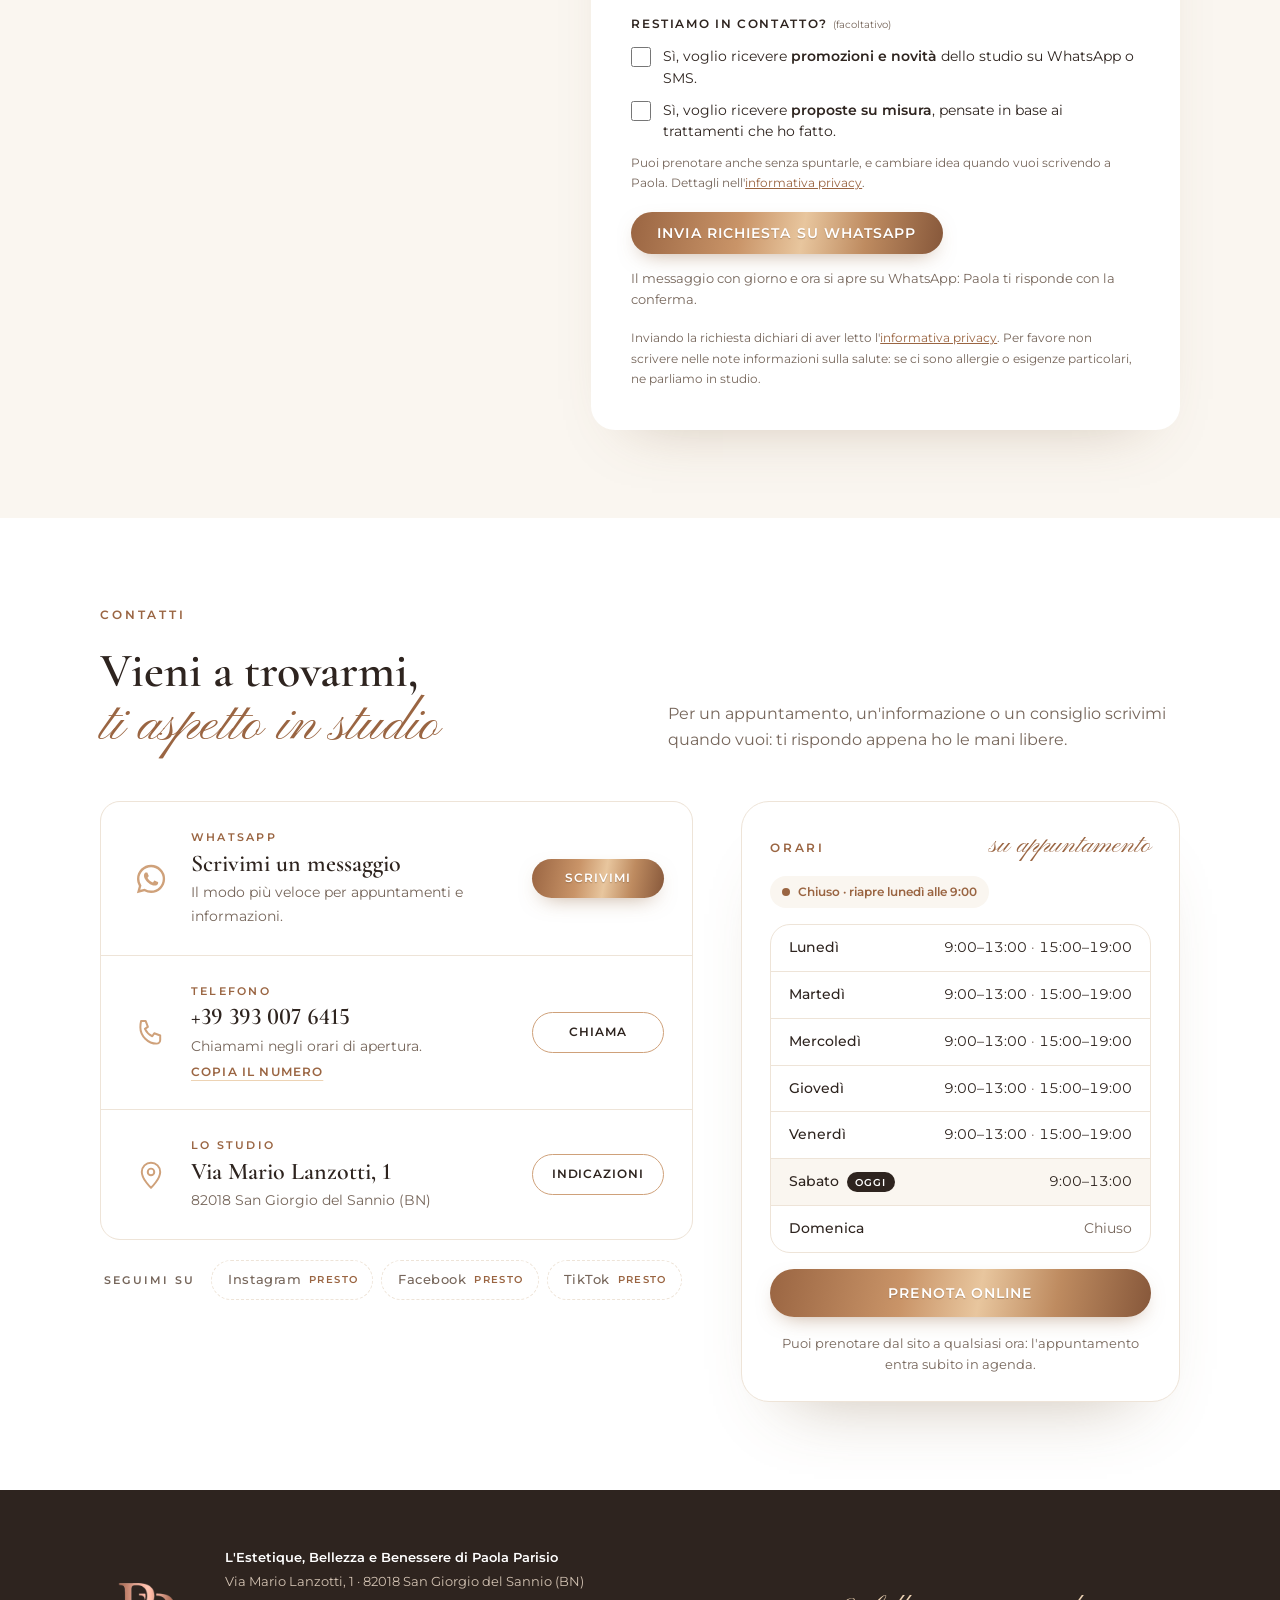
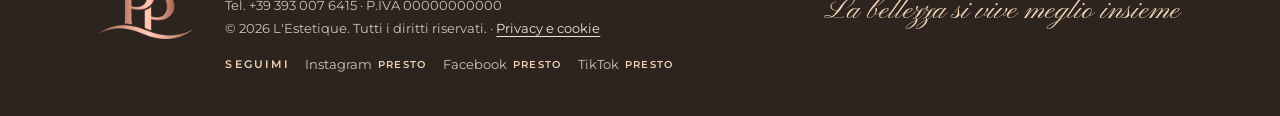
==== commit 6143df03: "Agenda: nuovo appuntamento da studio con ricerca cliente, collegato alla scheda Co-Authored-By: Clau" ====
--- a/index.html
+++ b/index.html
@@ -643,6 +643,21 @@
 .act-tools select{width:auto;padding:8px 12px;font-size:.85rem}
 #actClean[data-armed="1"]{border-color:var(--neg);color:var(--neg)}
 @media (max-width:640px){.act-head{flex-direction:column;align-items:flex-start}}
+.block-form .seg.full{margin-bottom:4px}
+.cl-pick{position:relative}
+.cl-sugg{position:absolute;left:0;right:0;top:100%;z-index:20;list-style:none;margin:4px 0 0;padding:6px;background:#fff;border:1px solid var(--line);border-radius:14px;box-shadow:0 18px 40px -20px rgba(120,90,55,.45);max-height:280px;overflow:auto}
+.cl-sugg button{width:100%;display:flex;flex-wrap:wrap;align-items:baseline;gap:4px 8px;text-align:left;font:inherit;font-size:.9rem;color:var(--ink);background:none;border:0;border-radius:10px;padding:9px 10px;cursor:pointer}
+.cl-sugg button:hover,.cl-sugg button:focus-visible{background:var(--blush)}
+.cl-sugg small{color:var(--ink-soft);font-size:.78rem}
+.cl-sugg .sugg-new{color:var(--rose);font-weight:600}
+.cl-chosen{display:flex;justify-content:space-between;align-items:center;gap:10px;background:var(--blush);border:1px solid var(--rose-light);border-radius:12px;padding:10px 14px}
+.cl-chosen span{display:flex;flex-direction:column;min-width:0}
+.cl-chosen small{color:var(--ink-soft);font-size:.8rem}
+.new-cli{display:grid;grid-template-columns:1fr 1fr;gap:12px 14px;padding:14px;border:1px dashed var(--rose-light);border-radius:14px}
+.new-cli .lbl{grid-column:1/-1;margin:0}
+.new-cli .full{grid-column:1/-1}
+.new-cli[hidden]{display:none}
+.block-form .new-cli,.block-form .cl-pick{grid-column:1/-1}
 
 /* Footer: dati dello studio e link privacy */
 .foot-link{color:#EDE2D6;text-underline-offset:3px}
@@ -949,16 +964,37 @@
     <div class="view" id="view-agenda" hidden>
       <div class="agenda-grid" id="agendaGrid">
         <form class="block-form" id="blockForm" novalidate>
-          <p class="lbl">Blocca un orario</p>
+          <div class="seg seg-sm full" role="radiogroup" aria-label="Cosa vuoi inserire" id="bfMode">
+            <button type="button" role="radio" data-m="app" aria-checked="true">Appuntamento</button>
+            <button type="button" role="radio" data-m="block" aria-checked="false">Blocca orario</button>
+          </div>
+          <div class="field full app-only cl-pick">
+            <label for="a-cli">Cliente</label>
+            <input id="a-cli" placeholder="Cerca nome, cognome o telefono" autocomplete="off" role="combobox" aria-autocomplete="list" aria-controls="aSugg" aria-expanded="false">
+            <ul class="cl-sugg" id="aSugg" role="listbox" hidden></ul>
+            <div class="cl-chosen" id="aChosen" hidden></div>
+          </div>
+          <div class="app-only new-cli full" id="aNew" hidden>
+            <p class="lbl">Nuova cliente</p>
+            <div class="field"><label for="a-nome">Nome</label><input id="a-nome" maxlength="40" autocomplete="off"></div>
+            <div class="field"><label for="a-cognome">Cognome</label><input id="a-cognome" maxlength="60" autocomplete="off"></div>
+            <div class="field full"><label for="a-tel">Cellulare</label><input id="a-tel" type="tel" inputmode="tel" autocomplete="off"></div>
+          </div>
+          <div class="field full app-only">
+            <label for="a-treat">Trattamento</label>
+            <select id="a-treat"></select>
+            <ul class="picked" id="aPicked"></ul>
+          </div>
           <div class="field full"><label for="b-date">Giorno</label><input id="b-date" type="date"></div>
           <div class="field"><label for="b-from">Dalle</label><input id="b-from" type="time" step="900" value="09:00"></div>
           <div class="field"><label for="b-to">Alle</label><input id="b-to" type="time" step="900" value="10:00"></div>
-          <div class="field full"><label for="b-note">Descrizione</label><input id="b-note" placeholder="Es. Maria Rossi, manicure (al telefono)"></div>
-          <div class="field full chips">
+          <div class="field full app-only"><label for="a-price">Prezzo (€)</label><input id="a-price" inputmode="decimal" placeholder="0" autocomplete="off"></div>
+          <div class="field full"><label for="b-note" id="b-note-l">Note <small>(facoltative)</small></label><input id="b-note" placeholder="Es. colore preferito"></div>
+          <div class="field full chips block-only" hidden>
             <input type="checkbox" id="b-day"><label for="b-day">Tutto il giorno (chiusura)</label>
           </div>
           <span class="err" id="e-block"></span>
-          <button class="btn btn-gold" type="submit">Blocca</button>
+          <button class="btn btn-gold" type="submit" id="bfSave">Fissa appuntamento</button>
         </form>
         <div class="agenda-list" id="agendaList"></div>
       </div>
@@ -1704,21 +1740,130 @@
     say(s && s.kind === 'block' ? 'Orario sbloccato' : 'Appuntamento annullato');
   } catch { b.disabled = false; say('Operazione non riuscita, riprova.'); }
 });
+/* ---------- Nuovo appuntamento (collegato alla scheda cliente) o blocco orario ---------- */
+const bf = { mode: 'app', clients: null, cli: null, isNew: false, picked: [] };
+const toMin = v => { const [h, m] = String(v || '0:0').split(':').map(Number); return h * 60 + m; };
+const toHHMM = m => `${pad(Math.floor(m / 60))}:${pad(m % 60)}`;
+function bfSetMode(m) {
+  bf.mode = m;
+  [...$('bfMode').children].forEach(b => b.setAttribute('aria-checked', String(b.dataset.m === m)));
+  $('blockForm').querySelectorAll('.app-only').forEach(el => { el.hidden = m !== 'app' || (el.id === 'aNew' && !bf.isNew); });
+  $('blockForm').querySelectorAll('.block-only').forEach(el => { el.hidden = m !== 'block'; });
+  $('b-note-l').innerHTML = m === 'app' ? 'Note <small>(facoltative)</small>' : 'Descrizione';
+  $('b-note').placeholder = m === 'app' ? 'Es. colore preferito' : 'Es. pausa pranzo, corso, ferie';
+  $('bfSave').textContent = m === 'app' ? 'Fissa appuntamento' : 'Blocca';
+  $('e-block').textContent = '';
+  if (m === 'block') { $('b-day').checked = false; $('b-from').disabled = $('b-to').disabled = false; }
+}
+$('bfMode').addEventListener('click', e => { const b = e.target.closest('[data-m]'); if (b) bfSetMode(b.dataset.m); });
+$('a-treat').innerHTML = treatOptionsAg();
+function treatOptionsAg() {
+  return '<option value="">Aggiungi un trattamento…</option>' + LISTINO.map(c => `<optgroup label="${esc(c.name)}">${c.groups.flatMap(g => g.items).map(x => `<option value="${esc(c.id + ':' + x.name)}">${esc(x.name)} · €${x.price}</option>`).join('')}</optgroup>`).join('');
+}
+async function bfLoadClients(force) {
+  if (bf.clients && !force) return bf.clients;
+  const { data, error } = await sb.from('clienti').select('id,nome,cognome,telefono').order('cognome').order('nome');
+  bf.clients = error ? [] : data;
+  return bf.clients;
+}
+function bfRenderPicked() {
+  const items = bf.picked.map(k => TREATS.find(t => t.key === k)).filter(Boolean);
+  $('aPicked').innerHTML = items.map((t, i) => `<li><span>${esc(t.name)} <small>${dur(t.min)}</small></span><button type="button" aria-label="Togli ${esc(t.name)}" data-i="${i}">×</button></li>`).join('');
+  const min = items.reduce((s, t) => s + t.min, 0), eur = items.reduce((s, t) => s + t.price, 0);
+  $('a-price').value = items.length ? String(eur) : '';
+  if (min) { const st = toMin($('b-from').value); $('b-to').value = toHHMM(Math.min(1440, st + min)); }
+}
+$('a-treat').addEventListener('change', e => { if (!e.target.value) return; if (bf.picked.length < 8) bf.picked.push(e.target.value); e.target.value = ''; bfRenderPicked(); });
+$('aPicked').addEventListener('click', e => { const b = e.target.closest('button[data-i]'); if (b) { bf.picked.splice(+b.dataset.i, 1); bfRenderPicked(); } });
+$('b-from').addEventListener('change', () => { if (bf.mode === 'app' && bf.picked.length) bfRenderPicked(); });
+/* ricerca cliente */
+function bfSuggest() {
+  const q = $('a-cli').value.trim().toLowerCase(), qd = q.replace(/\D/g, '');
+  const ul = $('aSugg');
+  if (q.length < 2) { ul.hidden = true; $('a-cli').setAttribute('aria-expanded', 'false'); return; }
+  const list = (bf.clients || []).filter(c => `${c.nome} ${c.cognome} ${c.nome}`.toLowerCase().includes(q) || (qd.length >= 3 && String(c.telefono).replace(/\D/g, '').includes(qd))).slice(0, 6);
+  ul.innerHTML = list.map(c => `<li role="option"><button type="button" data-cli="${c.id}"><b>${esc(c.cognome)}</b> ${esc(c.nome)} <small>${esc(c.telefono)}</small></button></li>`).join('')
+    + `<li role="option"><button type="button" data-new="1" class="sugg-new">＋ Nuova cliente${/\d/.test(q) ? '' : ` «${esc($('a-cli').value.trim())}»`}</button></li>`;
+  ul.hidden = false; $('a-cli').setAttribute('aria-expanded', 'true');
+}
+$('a-cli').addEventListener('focus', () => bfLoadClients().then(bfSuggest));
+$('a-cli').addEventListener('input', () => { bfLoadClients().then(bfSuggest); });
+$('a-cli').addEventListener('keydown', e => { if (e.key === 'Escape') { $('aSugg').hidden = true; } if (e.key === 'Enter') { e.preventDefault(); const f = $('aSugg').querySelector('button'); if (f && !$('aSugg').hidden) f.click(); } });
+document.addEventListener('click', e => { if (!e.target.closest('.cl-pick')) $('aSugg').hidden = true; });
+$('aSugg').addEventListener('click', e => {
+  const b = e.target.closest('button'); if (!b) return;
+  if (b.dataset.cli) bfChoose(bf.clients.find(c => c.id === b.dataset.cli));
+  else {
+    const t = $('a-cli').value.trim();
+    bf.cli = null; bf.isNew = true;
+    if (/\d/.test(t)) { $('a-tel').value = t; $('a-nome').value = $('a-cognome').value = ''; }
+    else { const [n, ...r] = t.split(/\s+/); $('a-nome').value = n ? n[0].toUpperCase() + n.slice(1) : ''; $('a-cognome').value = r.join(' ').replace(/^./, x => x.toUpperCase()); $('a-tel').value = ''; }
+    $('aSugg').hidden = true; $('a-cli').value = ''; $('a-cli').parentElement.querySelector('input').hidden = true;
+    $('aChosen').hidden = false; $('aChosen').innerHTML = '<span><b>Nuova cliente</b><small>compila i dati qui sotto</small></span><button type="button" class="link-btn" id="aChange">Cerca</button>';
+    bfSetMode('app'); (/\d/.test(t) ? $('a-nome') : $('a-tel')).focus();
+  }
+});
+function bfChoose(c) {
+  if (!c) return;
+  bf.cli = c; bf.isNew = false;
+  $('aSugg').hidden = true; $('a-cli').hidden = true; $('a-cli').value = '';
+  $('aChosen').hidden = false;
+  $('aChosen').innerHTML = `<span><b>${esc(c.nome)} ${esc(c.cognome)}</b><small>${esc(c.telefono)}</small></span><button type="button" class="link-btn" id="aChange">Cambia</button>`;
+  bfSetMode('app');
+}
+$('aChosen').addEventListener('click', e => {
+  if (e.target.id !== 'aChange') return;
+  bf.cli = null; bf.isNew = false; $('aChosen').hidden = true; $('a-cli').hidden = false; bfSetMode('app'); $('a-cli').focus();
+});
+function bfReset() {
+  bf.cli = null; bf.isNew = false; bf.picked = [];
+  $('a-cli').hidden = false; $('a-cli').value = ''; $('aChosen').hidden = true;
+  ['a-nome', 'a-cognome', 'a-tel', 'b-note'].forEach(id => { $(id).value = ''; });
+  bfRenderPicked(); bfSetMode(bf.mode);
+}
 $('b-day').addEventListener('change', e => { $('b-from').disabled = $('b-to').disabled = e.target.checked; });
 $('blockForm').addEventListener('submit', async e => {
   e.preventDefault();
-  const date = $('b-date').value, all = $('b-day').checked;
-  const toM = v => { const [h, m] = v.split(':').map(Number); return h * 60 + m; };
-  const start = all ? 0 : toM($('b-from').value || '0:0'), end = all ? 1440 : toM($('b-to').value || '0:0');
-  if (!date) { $('e-block').textContent = 'Scegli il giorno.'; return; }
-  if (end <= start) { $('e-block').textContent = "L'ora di fine deve essere dopo l'inizio."; return; }
-  $('e-block').textContent = '';
-  try {
-    const r = await sb.from('slots').insert({ day: date, start_min: start, end_min: end, kind: 'block', note: $('b-note').value.trim() || null });
-    if (r.error) throw r.error;
-    $('b-note').value = ''; await refreshSlots(); say('Orario bloccato');
-  } catch { $('e-block').textContent = 'Non sono riuscita a salvare. Riprova.'; }
+  const date = $('b-date').value, err = m => { $('e-block').textContent = m; };
+  if (!date) return err('Scegli il giorno.');
+  if (bf.mode === 'block') {
+    const all = $('b-day').checked;
+    const start = all ? 0 : toMin($('b-from').value), end = all ? 1440 : toMin($('b-to').value);
+    if (end <= start) return err("L'ora di fine deve essere dopo l'inizio.");
+    err('');
+    try {
+      const r = await sb.from('slots').insert({ day: date, start_min: start, end_min: end, kind: 'block', note: $('b-note').value.trim() || null });
+      if (r.error) throw r.error;
+      $('b-note').value = ''; await refreshSlots(); say('Orario bloccato');
+    } catch { err('Non sono riuscita a salvare. Riprova.'); }
+    return;
+  }
+  // appuntamento
+  if (!bf.cli && !bf.isNew) return err('Scegli la cliente, o creane una nuova.');
+  if (bf.isNew && (!$('a-nome').value.trim() || !$('a-cognome').value.trim())) return err('Scrivi nome e cognome della nuova cliente.');
+  if (bf.isNew && $('a-tel').value.replace(/\D/g, '').length < 8) return err('Serve il cellulare della nuova cliente.');
+  if (!bf.picked.length) return err('Scegli almeno un trattamento.');
+  const start = toMin($('b-from').value), end = toMin($('b-to').value);
+  if (end <= start) return err("L'ora di fine deve essere dopo l'inizio.");
+  const price = parseAmt($('a-price').value || '0') / 100;
+  if (!(price >= 0)) return err('Scrivi un prezzo valido, ad esempio 18 o 18,50.');
+  err(''); $('bfSave').disabled = true;
+  const treatments = bf.picked.map(k => TREATS.find(t => t.key === k).name);
+  const { error } = await sb.rpc('fissa_appuntamento', {
+    p_day: date, p_start: start, p_end: end, p_cliente: bf.cli ? bf.cli.id : null,
+    p_nome: bf.isNew ? $('a-nome').value.trim() : null, p_cognome: bf.isNew ? $('a-cognome').value.trim() : null, p_phone: bf.isNew ? $('a-tel').value.trim() : null,
+    p_treatments: treatments, p_price: price, p_notes: $('b-note').value.trim() });
+  $('bfSave').disabled = false;
+  if (error) {
+    const m = (error.code || '') + ' ' + (error.message || '');
+    return err(/orario_occupato/.test(m) ? "In quell'orario c'è già un appuntamento o un blocco." : /PGRST202|Could not find/i.test(m) ? 'Prima va aggiornato il database (file 8-appuntamenti-da-studio.sql).' : /telefono/.test(m) ? 'Il cellulare non sembra valido.' : 'Non sono riuscita a salvare. Riprova.');
+  }
+  const wasNew = bf.isNew;
+  bfReset(); if (wasNew) bfLoadClients(true);
+  await refreshSlots(); await loadAgendaDetails();
+  say('Appuntamento fissato');
 });
+bfSetMode('app');
 
 /* ---------- Registro di cassa ---------- */
 function monthItems(k) { return Object.entries((area.cassa[k] && area.cassa[k].items) || {}).map(([id, x]) => ({ id, ...x })); }
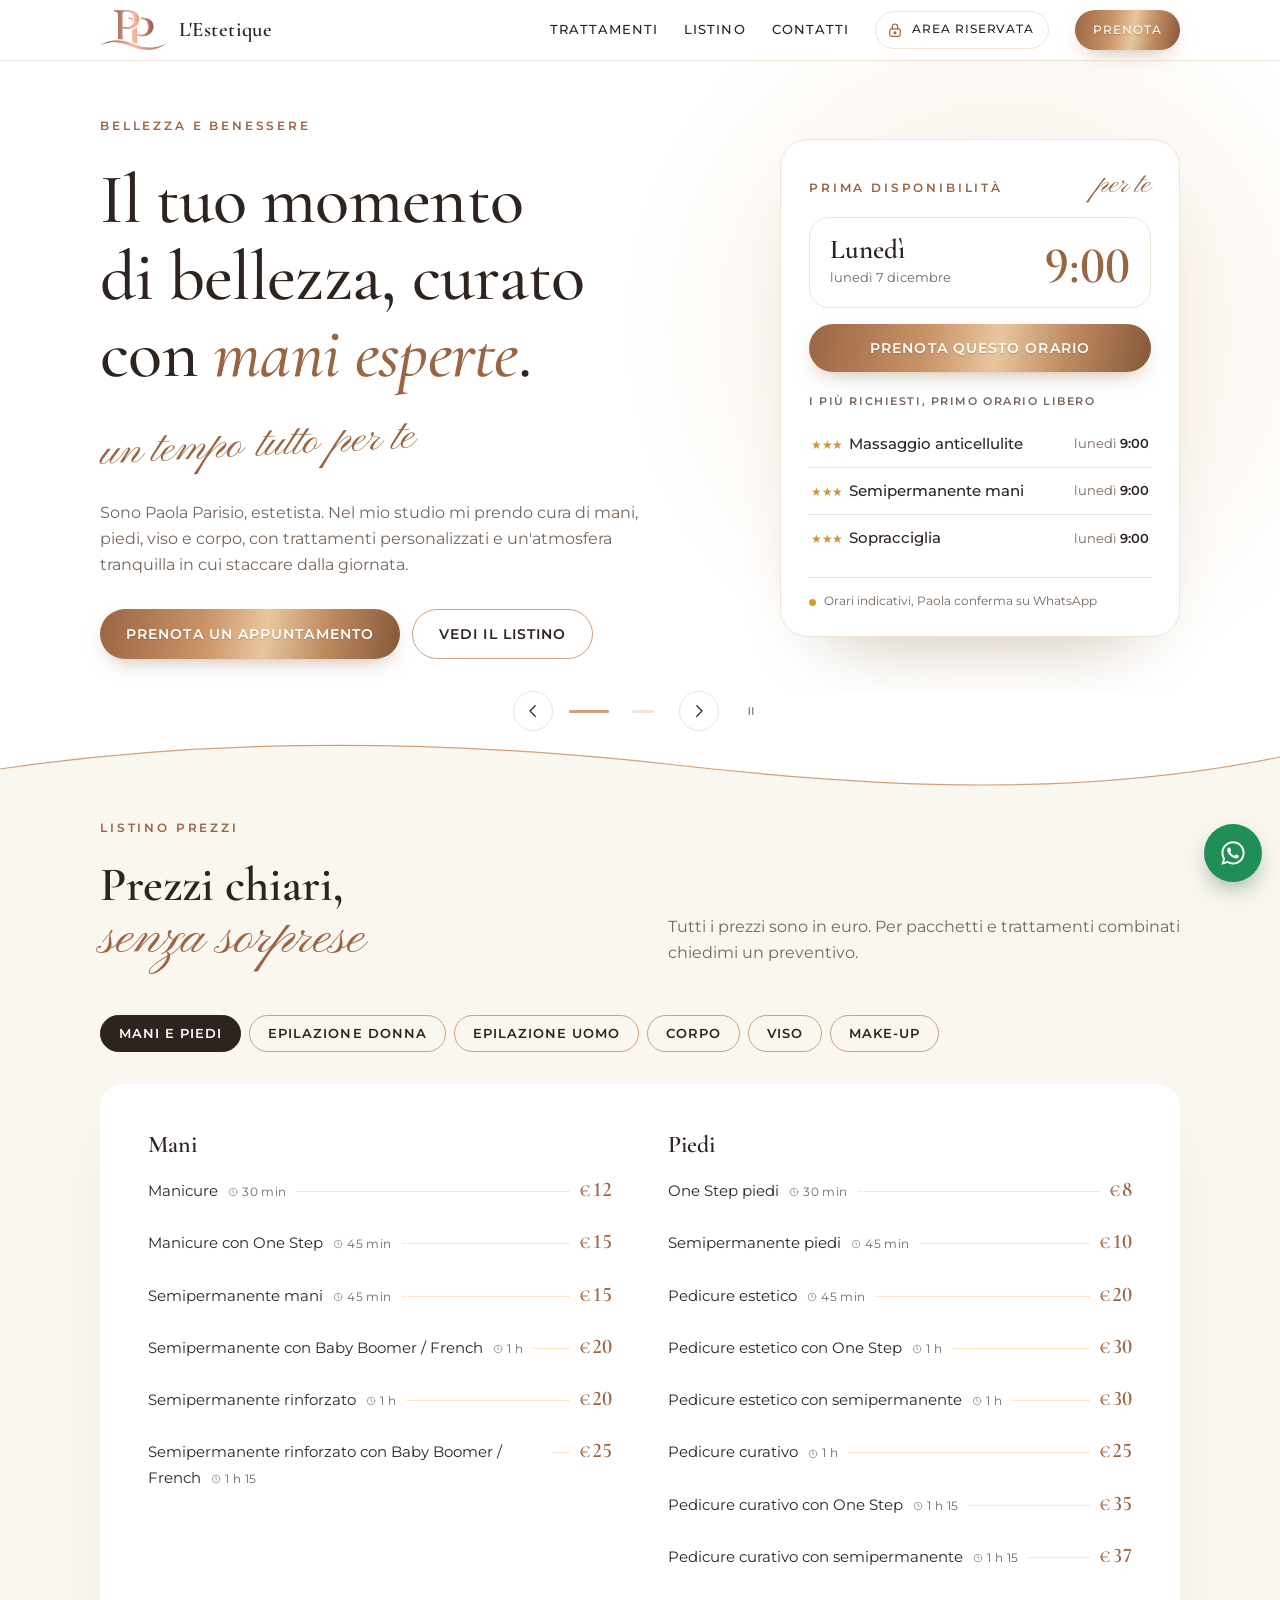
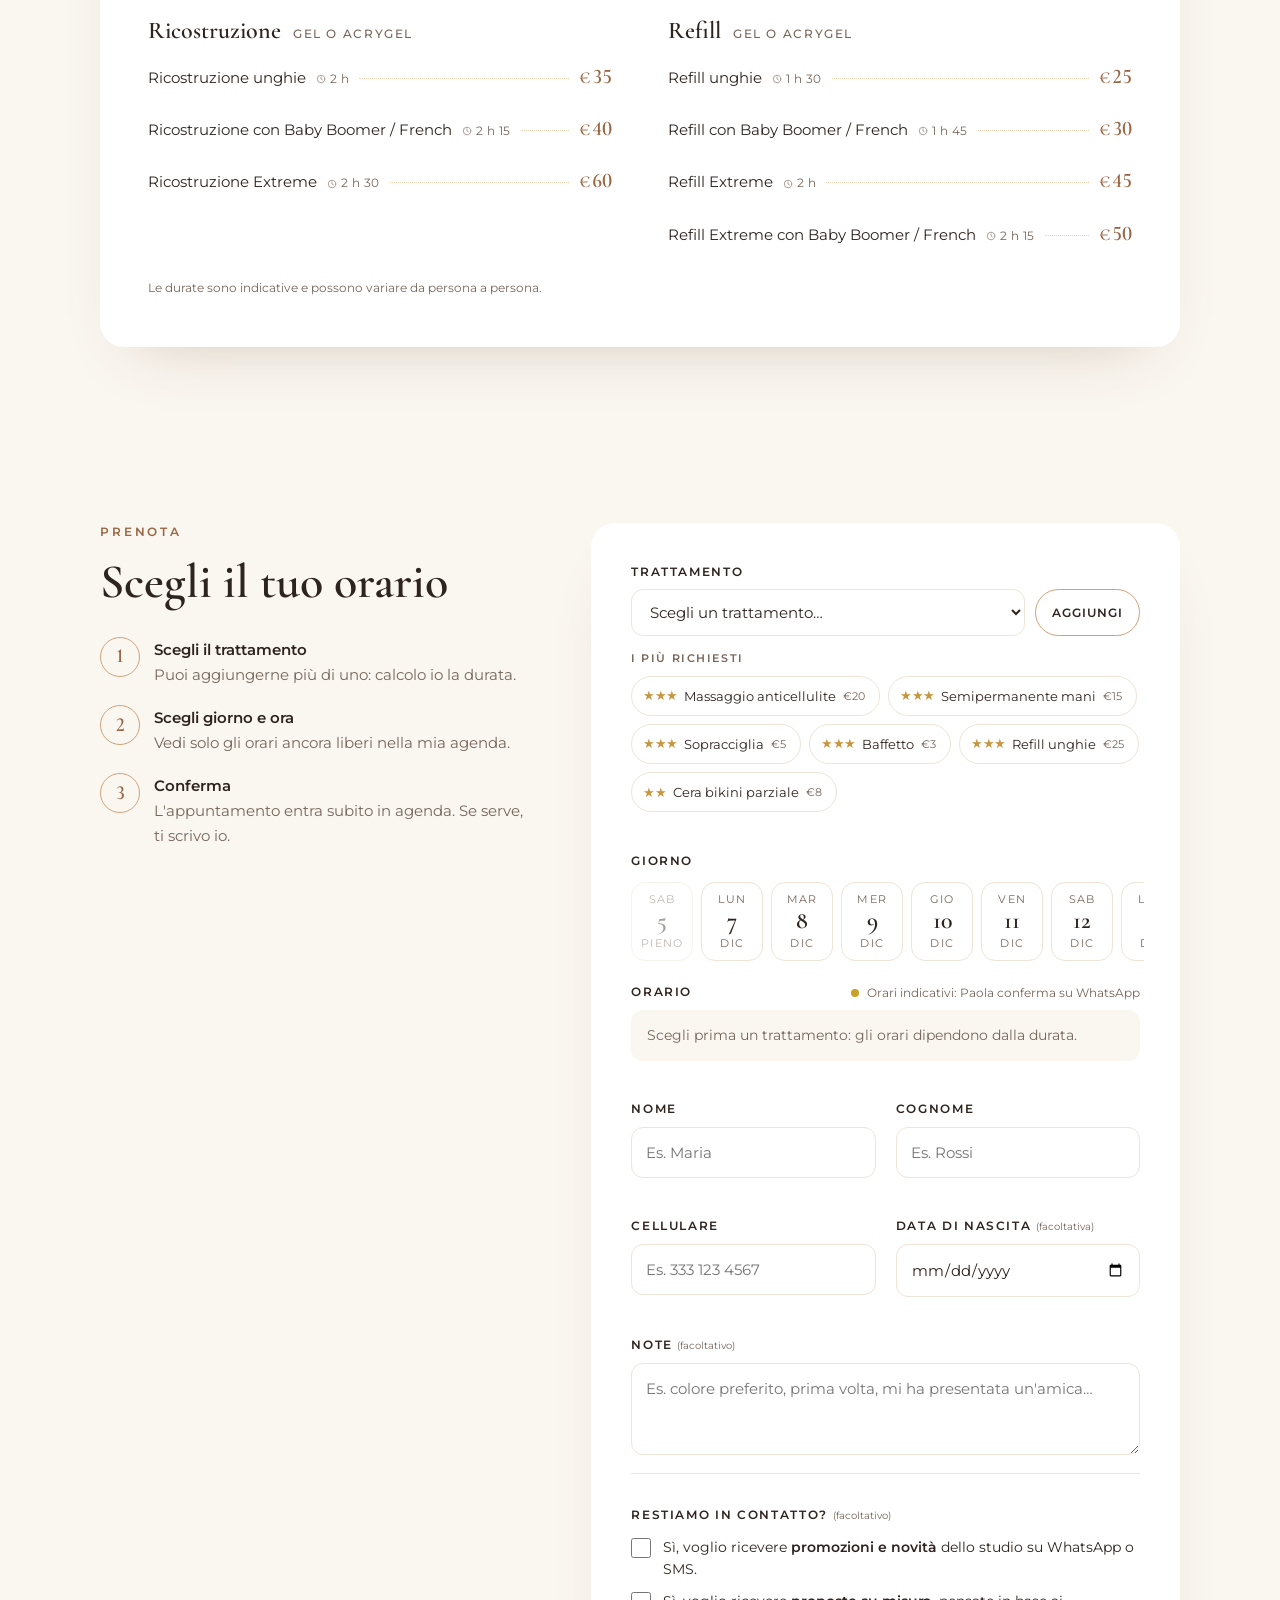
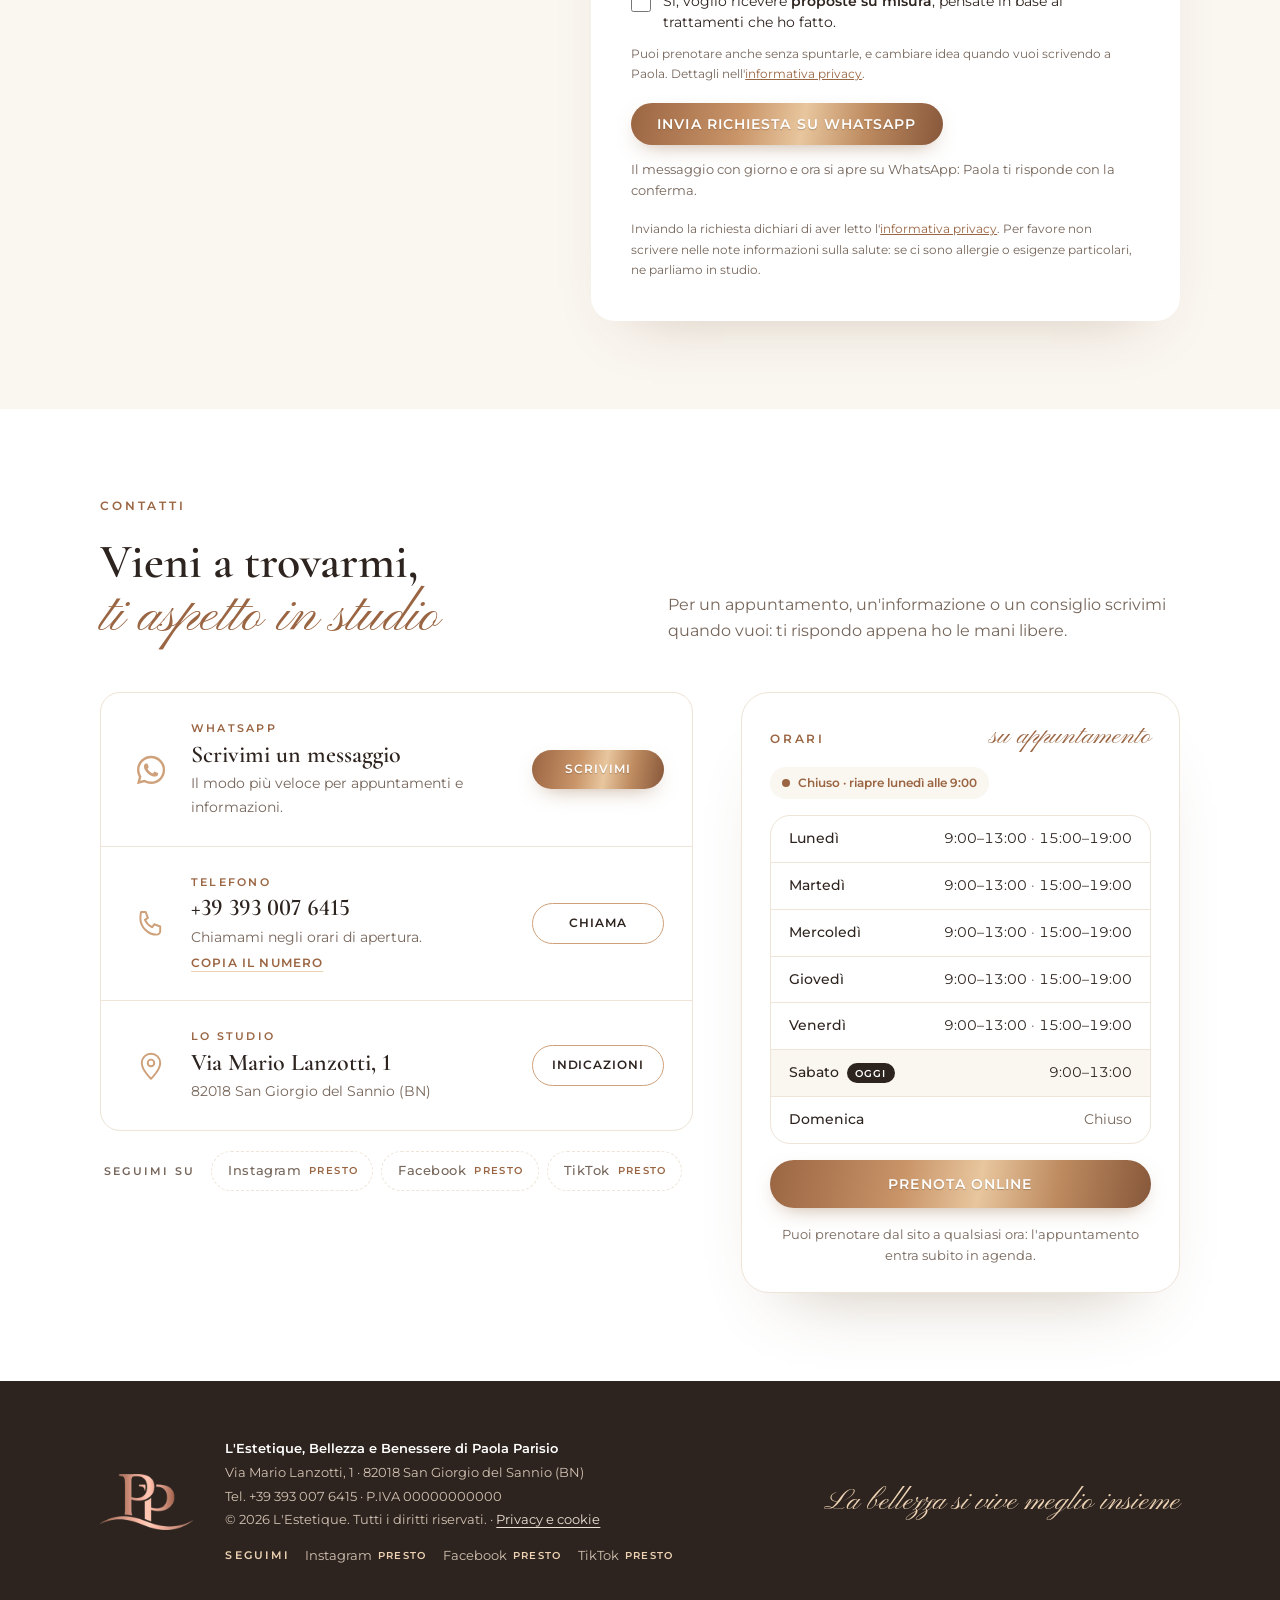
==== commit 24e7235d: "Slider su smartphone: frecce dorate più visibili Co-Authored-By: Claude Opus 5.5 <noreply@anthropic." ====
--- a/index.html
+++ b/index.html
@@ -750,6 +750,22 @@
   .vetrina .cat-meta{align-items:center}
 }
 
+/* slider su telefono: frecce ai bordi della sezione al posto dei comandi sotto */
+@media (max-width:760px){
+  .v-ctrl{position:static;padding:0;height:0;overflow:visible}
+  .v-dots,.v-play{display:none}
+  .v-arrow{position:absolute;top:min(50%, 42vh);z-index:5;width:32px;height:68px;margin-top:-34px;border:0;border-radius:0 999px 999px 0;
+    background:var(--gold);color:#fff;box-shadow:0 10px 22px -8px rgba(110,70,40,.65)}
+  .v-arrow:hover{color:#fff}
+  #vNext{right:0;border-radius:999px 0 0 999px}
+  #vPrev{left:0}
+  .v-arrow svg{width:22px;height:22px;filter:drop-shadow(0 1px 1px rgba(90,55,30,.45))}
+  .v-arrow svg path{stroke-width:2.2}
+  .vetrina:not(.touched) #vNext{animation:vnudge 1.6s ease-in-out 1s 3}
+  .vetrina .wrap{padding-left:max(32px, env(safe-area-inset-left,0px));padding-right:max(32px, env(safe-area-inset-right,0px))}
+}
+@keyframes vnudge{0%,100%{transform:translateX(0)}50%{transform:translateX(-6px)}}
+
 </style>
 </head>
 <body>
@@ -2492,8 +2508,10 @@
 if (window.ResizeObserver) { const ro = new ResizeObserver(vFit); V.slides.forEach(s => ro.observe(s)); } else addEventListener('resize', vFit);
 /* scorre da solo solo quando lo slider è ben visibile, così il resto della pagina non si sposta mentre si legge */
 if (window.IntersectionObserver) new IntersectionObserver(([e]) => $('vetrina').classList.toggle('away', e.intersectionRatio < 0.6), { threshold: [0, 0.6, 1] }).observe($('vetrina'));
-$('vPrev').addEventListener('click', () => vGo(V.i - 1));
-$('vNext').addEventListener('click', () => vGo(V.i + 1));
+/* sul telefono (frecce ai bordi, senza tasto pausa) chi sfoglia da sé ferma lo scorrimento automatico */
+function vUser() { $('vetrina').classList.add('touched'); if (matchMedia('(max-width: 760px)').matches) $('vetrina').classList.add('stopped'); }
+$('vPrev').addEventListener('click', () => { vUser(); vGo(V.i - 1); });
+$('vNext').addEventListener('click', () => { vUser(); vGo(V.i + 1); });
 $('vDots').addEventListener('click', e => { const b = e.target.closest('[data-s]'); if (b) vGo(+b.dataset.s); });
 $('vDots').addEventListener('animationend', () => { if (!$('vetrina').classList.contains('stopped')) vGo(V.i + 1); });
 $('vPlay').addEventListener('click', () => {
@@ -2509,7 +2527,7 @@
 $('vTrack').addEventListener('touchstart', e => { const t = e.touches[0]; vTouch = [t.clientX, t.clientY]; }, { passive: true });
 $('vTrack').addEventListener('touchend', e => {
   if (!vTouch) return; const t = e.changedTouches[0], dx = t.clientX - vTouch[0], dy = t.clientY - vTouch[1]; vTouch = null;
-  if (Math.abs(dx) > 50 && Math.abs(dx) > 1.5 * Math.abs(dy)) vGo(V.i + (dx < 0 ? 1 : -1));
+  if (Math.abs(dx) > 50 && Math.abs(dx) > 1.5 * Math.abs(dy)) { vUser(); vGo(V.i + (dx < 0 ? 1 : -1)); }
 });
 /* i link del menu portano alla slide giusta */
 function vFromHash(h) { if (h === '#trattamenti') vGo(1); else if (h === '#home') vGo(0); }
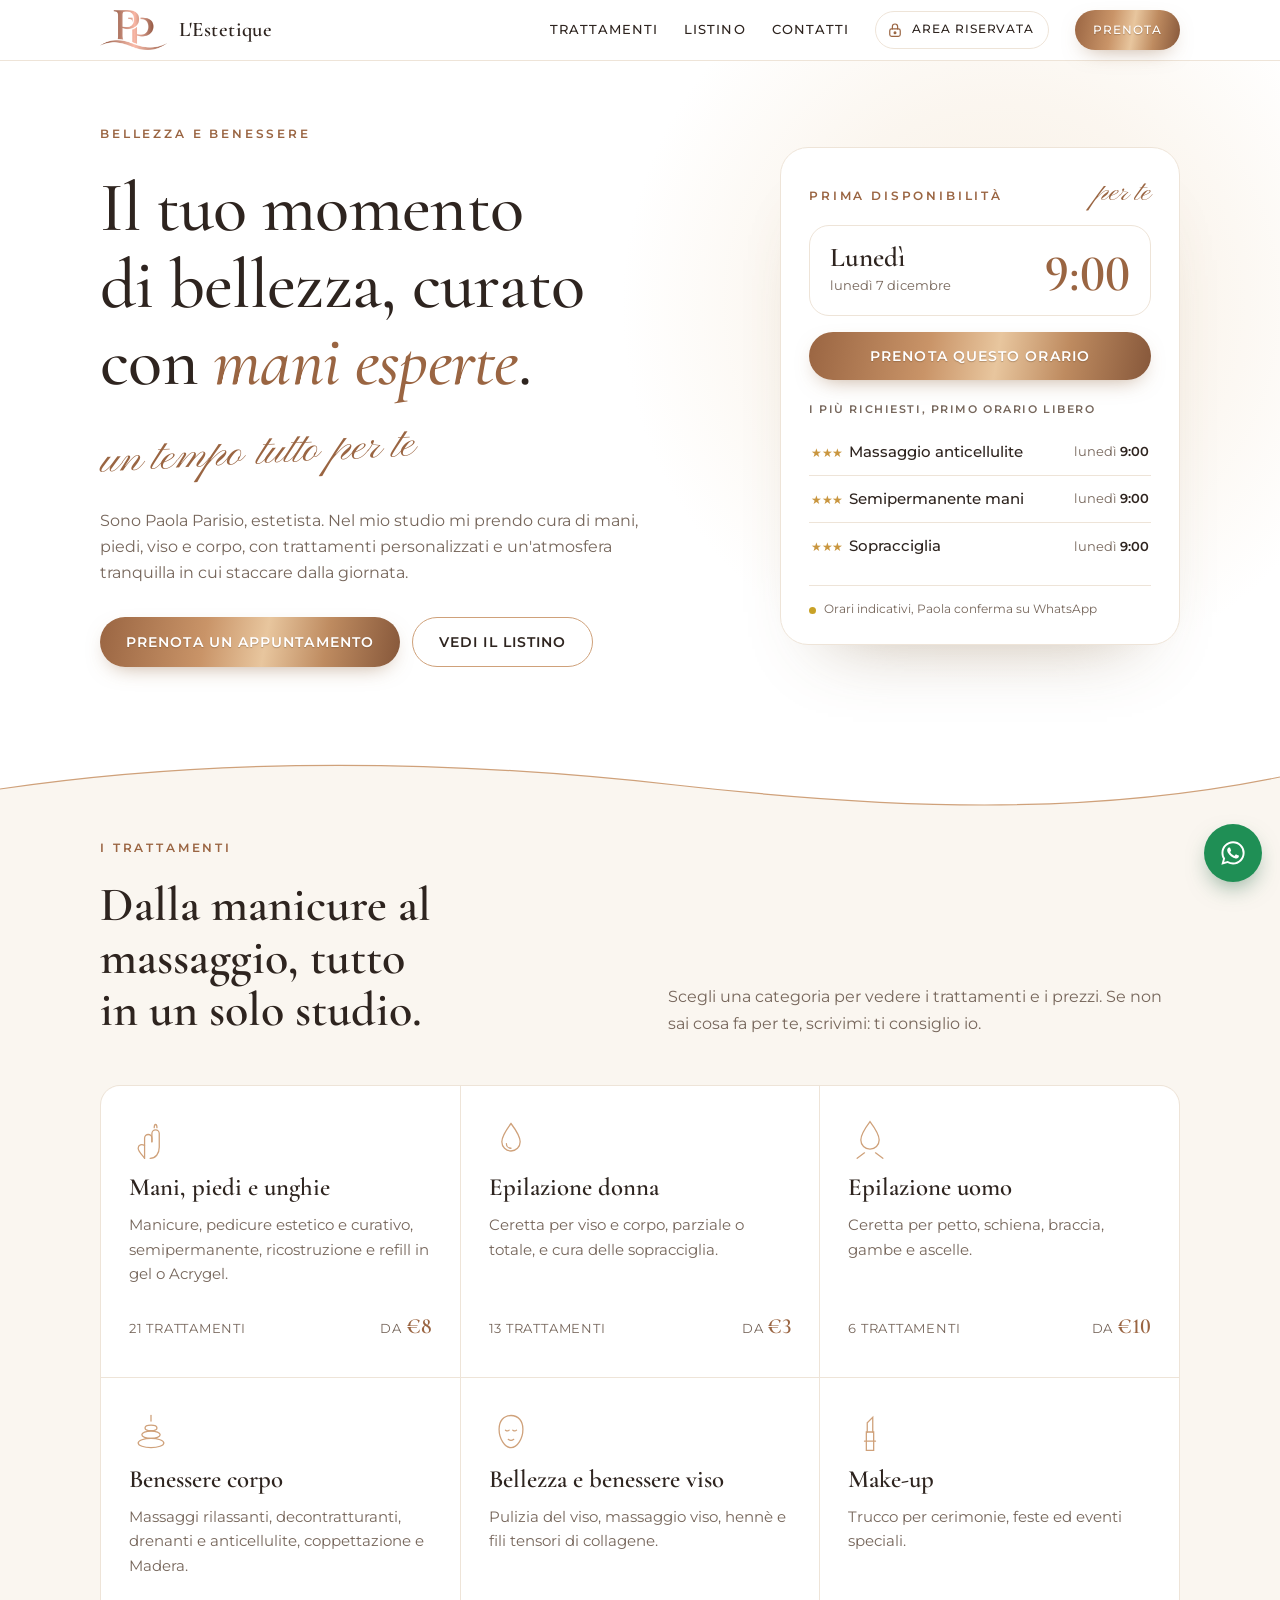
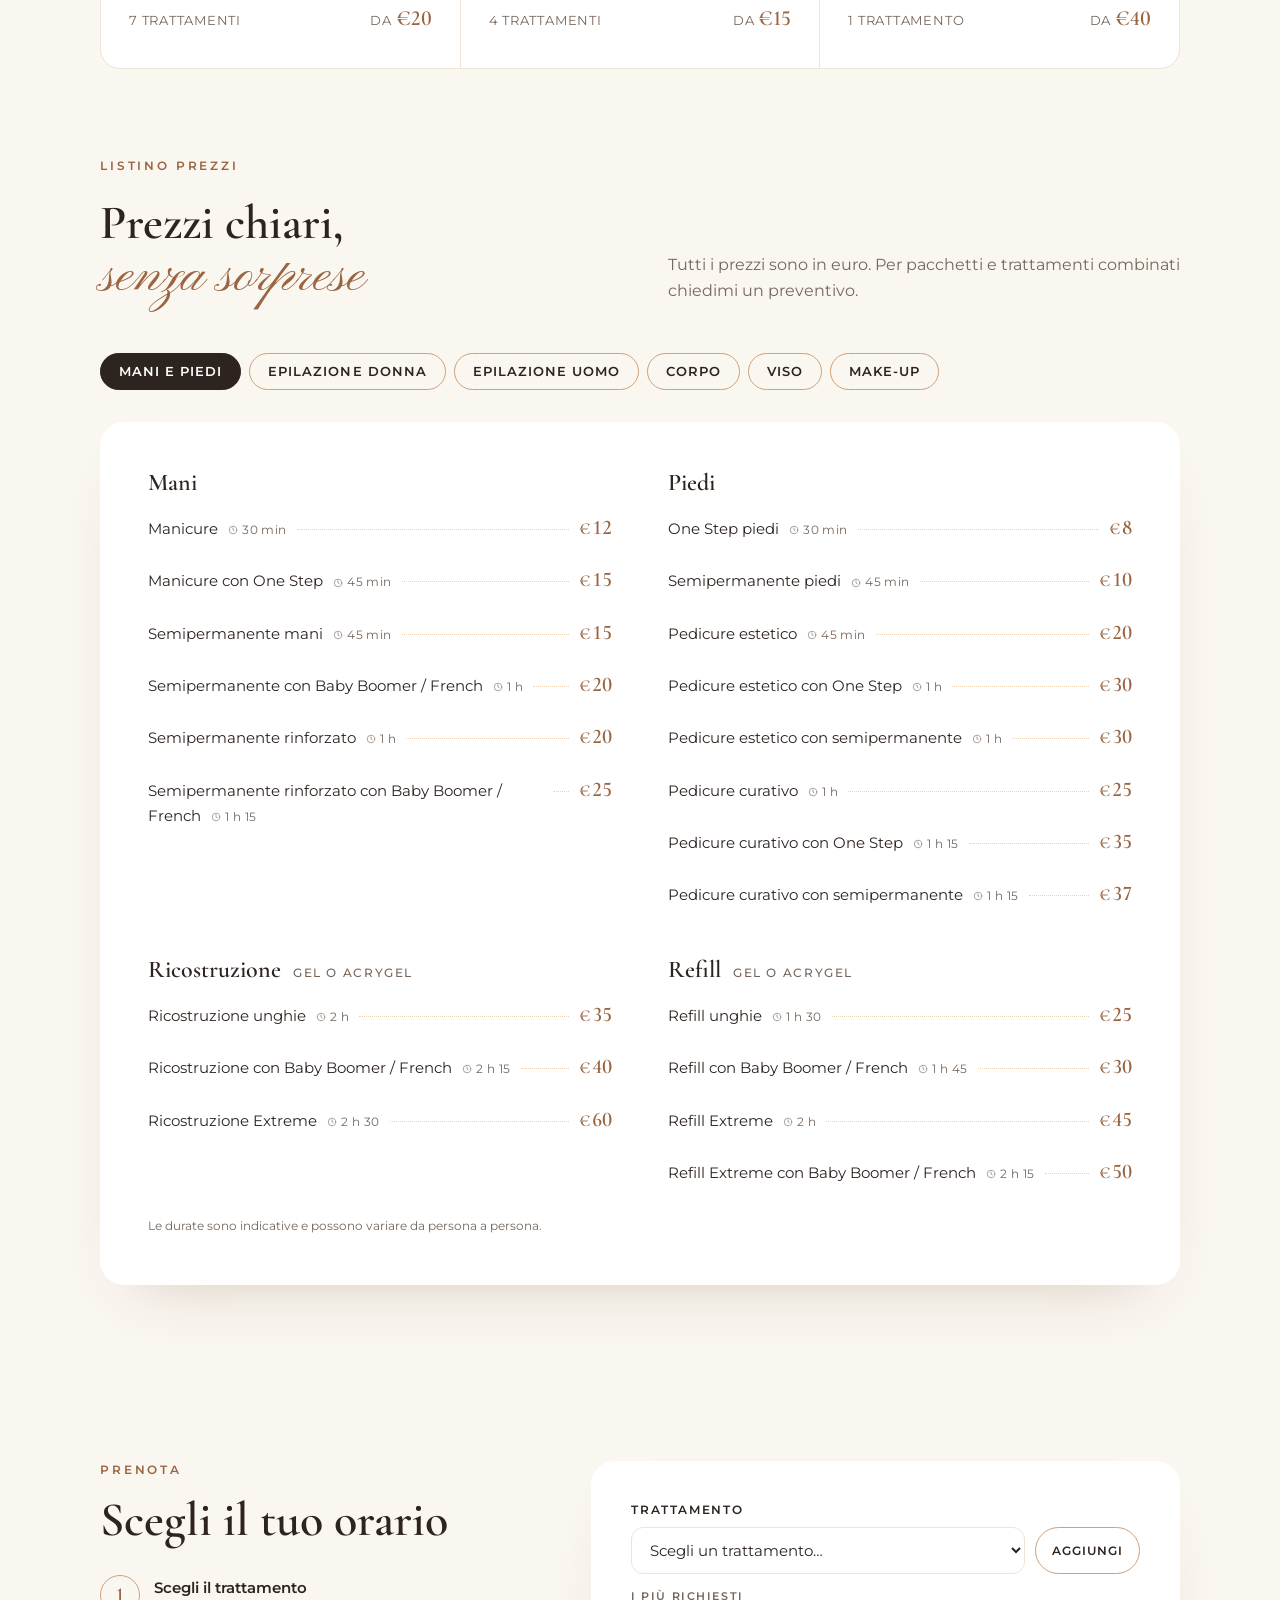
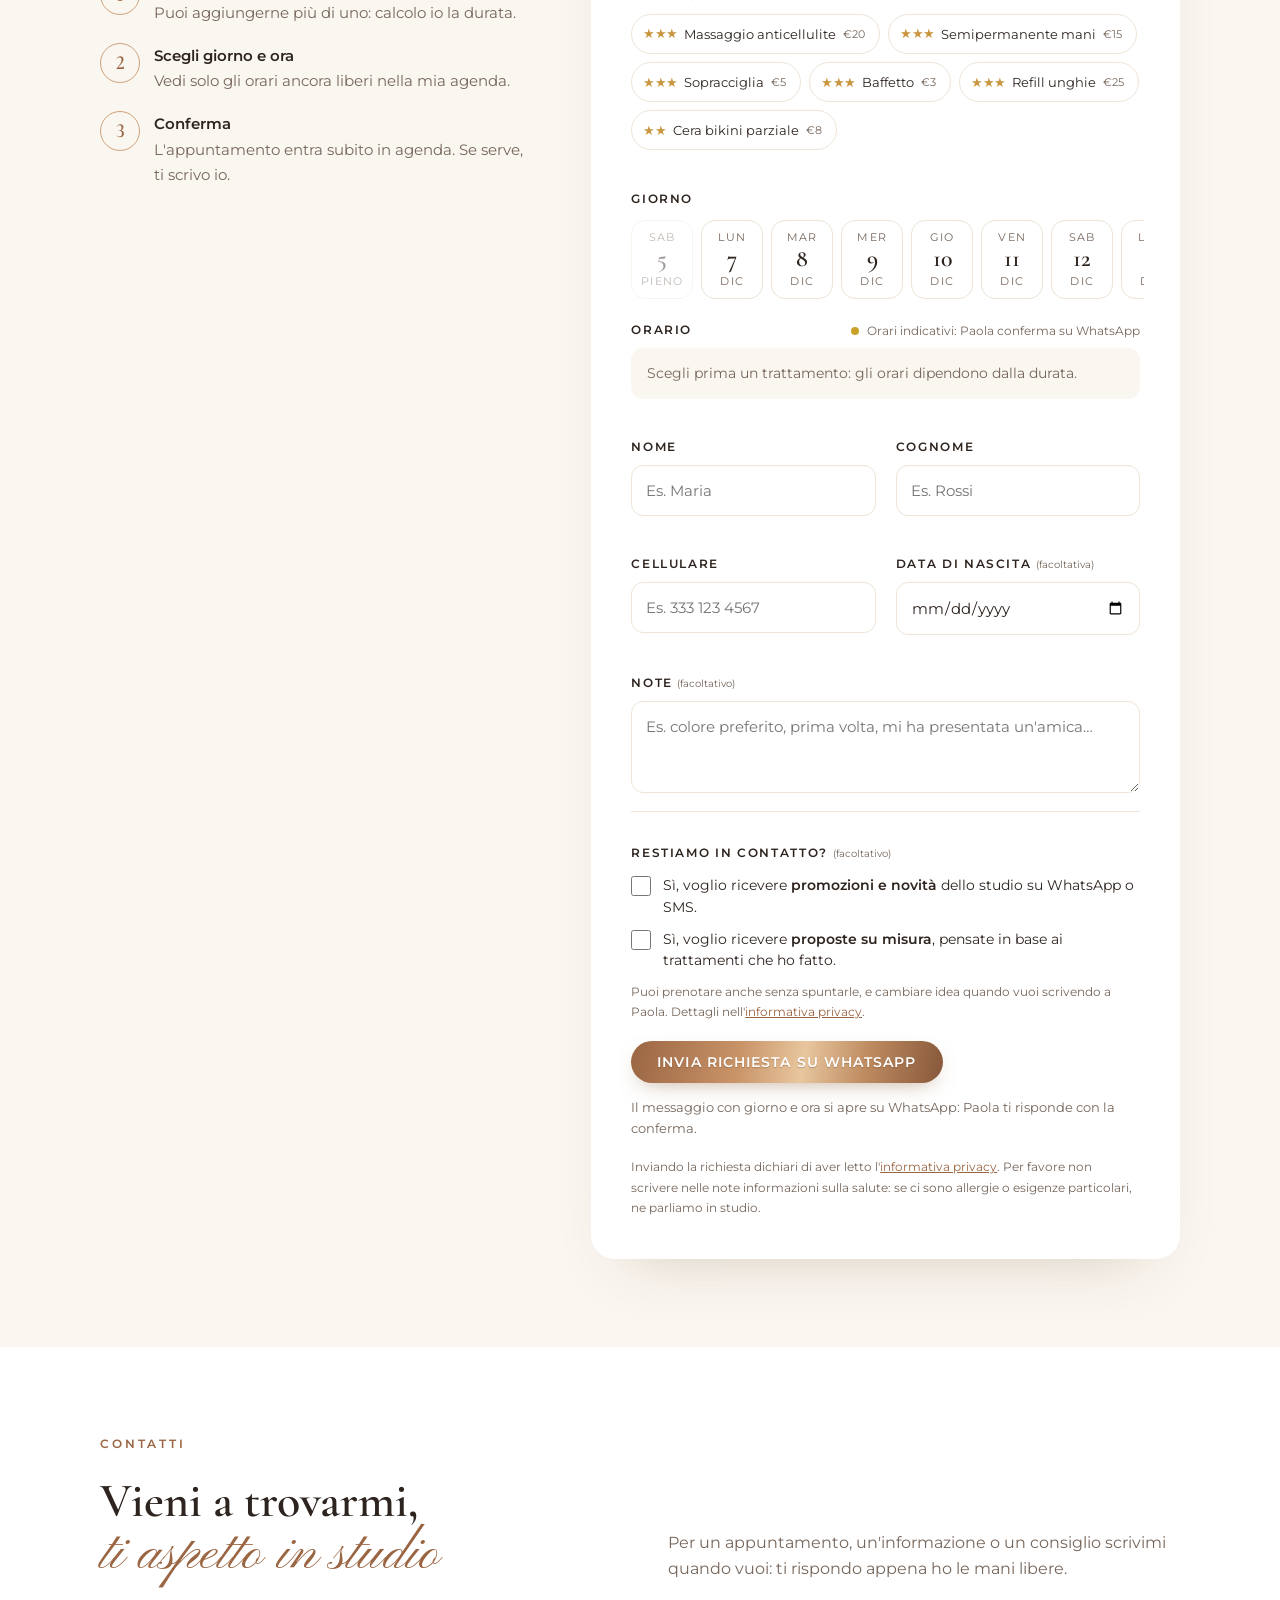
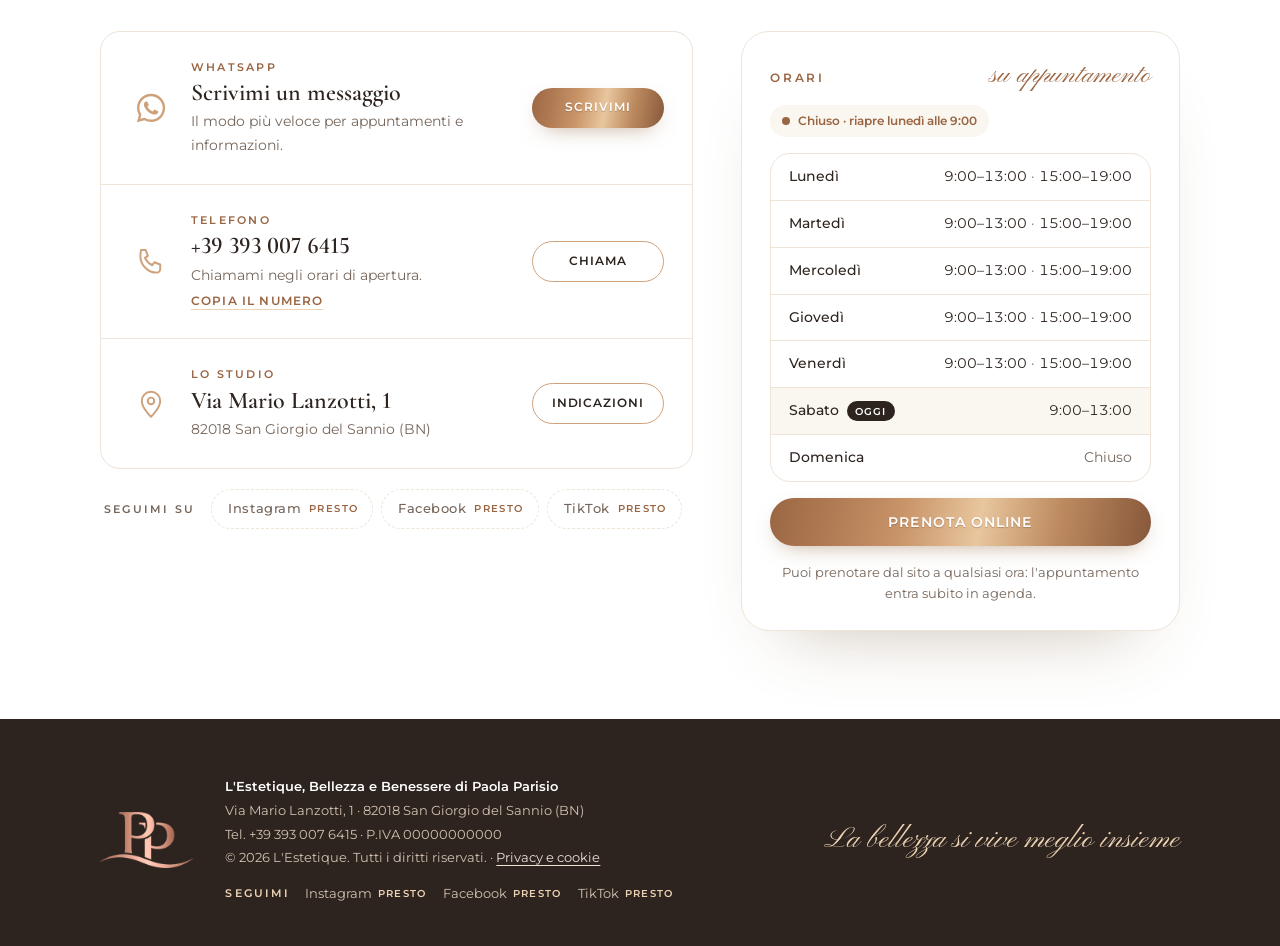
==== commit 5d9b66c5: "Tolto lo slider: hero e trattamenti di nuovo uno sotto l'altro Co-Authored-By: Claude Opus 5.5 <nore" ====
--- a/index.html
+++ b/index.html
@@ -219,46 +219,6 @@
 .cat-meta strong{font-family:var(--f-display);font-size:1.35rem;letter-spacing:0;text-transform:none;color:var(--rose);font-weight:600}
 @media (max-width:900px){.cats{grid-template-columns:repeat(2,minmax(0,1fr))}}
 @media (max-width:560px){.cats{grid-template-columns:1fr}}
-
-/* Slider di apertura: hero e trattamenti come due slide */
-.vetrina{position:relative;overflow:hidden;overflow:clip;background:var(--paper)}
-.v-track{display:flex;align-items:flex-start;transition:transform .8s cubic-bezier(.65,0,.25,1),height .6s ease}
-.v-track>section{flex:0 0 100%;min-width:0;display:grid;align-content:center;transition:opacity .6s ease}
-.v-track>section[aria-hidden="true"]{opacity:0}
-.vetrina .hero .wrap{padding-block:56px 32px}
-.vetrina #trattamenti{padding-block:56px 32px;background:transparent}
-.vetrina #trattamenti .sec-head{margin-bottom:24px}
-.vetrina #trattamenti h2{font-size:clamp(2rem,3.6vw,2.6rem)}
-.vetrina .cat{padding:22px 24px;gap:8px}
-.vetrina .cat-ico{width:38px;height:38px}
-.vetrina .cat-meta{padding-top:4px}
-.v-ctrl{display:flex;justify-content:center;align-items:center;gap:10px;padding:0 20px 12px}
-.v-arrow,.v-play{width:40px;height:40px;border-radius:50%;border:1px solid var(--line);background:#fff;color:var(--ink);display:grid;place-items:center;cursor:pointer;padding:0;transition:border-color .2s,color .2s}
-.v-arrow:hover,.v-play:hover{border-color:var(--rose-mid);color:var(--rose)}
-.v-arrow svg,.v-play svg{width:18px;height:18px}
-.v-play{width:32px;height:32px;margin-left:6px;border-color:transparent;background:transparent;color:var(--ink-soft)}
-.v-play svg{width:14px;height:14px}
-.v-play .i-play{display:none}
-.vetrina.stopped .v-play .i-play{display:inline}
-.vetrina.stopped .v-play .i-pause{display:none}
-.v-dots{display:flex;gap:2px}
-.v-dots button{width:52px;height:40px;border:0;background:none;padding:0;cursor:pointer;display:grid;place-items:center}
-.v-dots i{display:block;width:22px;height:3px;border-radius:2px;background:var(--line);overflow:hidden;position:relative;transition:width .3s}
-.v-dots button[aria-current="true"] i{width:40px;background:var(--rose-light)}
-.v-dots button[aria-current="true"] i::after{content:"";position:absolute;inset:0;background:var(--rose-mid);transform-origin:left;animation:vprog 8s linear forwards}
-.vetrina.hold .v-dots i::after,.vetrina.away .v-dots i::after{animation-play-state:paused}
-.vetrina.stopped .v-dots i::after{animation:none}
-@keyframes vprog{from{transform:scaleX(0)}to{transform:scaleX(1)}}
-.vetrina .wave{margin-top:-8px}
-@media (max-width:860px){.vetrina .hero .wrap{padding-block:32px 24px}.vetrina #trattamenti{padding-block:36px 24px}}
-@media (max-width:560px){
-  .vetrina .cats{grid-template-columns:1fr 1fr}
-  .vetrina .cat{padding:18px 16px;gap:8px}
-  .vetrina .cat p{display:none}
-  .vetrina .cat h3{font-size:1.15rem}
-  .vetrina .cat-ico{width:34px;height:34px}
-  .vetrina .cat-meta{flex-direction:column;align-items:flex-start;gap:2px;font-size:.7rem}
-}
 
 :root{--clock:url("data:image/svg+xml,%3Csvg xmlns='http://www.w3.org/2000/svg' viewBox='0 0 24 24' fill='none' stroke='black' stroke-width='2' stroke-linecap='round'%3E%3Ccircle cx='12' cy='12' r='9'/%3E%3Cpath d='M12 7v5l3 2'/%3E%3C/svg%3E")}
 /* Listino prezzi a schede */
@@ -786,9 +746,7 @@
 </header>
 
 <main>
-<!-- Slider di apertura: hero e trattamenti. Passaparola nascosto per ora: per rimetterlo aggiungi il segnaposto del modulo passaparola dopo la vetrina e il link nel menu (header.html) -->
-<div class="vetrina" id="vetrina" role="region" aria-roledescription="carosello" aria-label="In evidenza">
-  <div class="v-track" id="vTrack" aria-live="off">
+<!-- Passaparola nascosto per ora: per rimetterlo aggiungi il segnaposto del modulo passaparola tra hero e trattamenti e il link nel menu (header.html) -->
 <!-- Hero: apertura con titolo e scheda 'Prima disponibilità' -->
 <section class="hero" id="home">
   <div class="wrap">
@@ -815,9 +773,11 @@
       <p class="nc-note" id="nextNote"><i></i><span>Orari indicativi, Paola conferma su WhatsApp</span></p>
     </aside>
   </div>
+  <svg class="wave" viewBox="0 0 1440 60" preserveAspectRatio="none" aria-hidden="true"><path d="M0 34 C 260 0, 520 6, 760 30 S 1220 62, 1440 22 L1440 60 L0 60 Z" fill="#FAF6F0"/><path d="M0 34 C 260 0, 520 6, 760 30 S 1220 62, 1440 22" fill="none" stroke="#CFA17A" stroke-width="1.2"/></svg>
 </section>
+
 <!-- Trattamenti: le sei categorie con prezzo di partenza -->
-<section class="band" id="trattamenti">
+<section class="band band-blush" id="trattamenti" style="padding-top:24px">
   <div class="wrap">
     <div class="sec-head">
       <p class="eyebrow">I trattamenti</p>
@@ -827,21 +787,9 @@
     <div class="cats" id="cats"></div>
   </div>
 </section>
-  </div>
-  <div class="v-ctrl">
-    <button type="button" class="v-arrow" id="vPrev" aria-label="Slide precedente"><svg viewBox="0 0 24 24" aria-hidden="true"><path d="M15 5l-7 7 7 7" fill="none" stroke="currentColor" stroke-width="1.6" stroke-linecap="round" stroke-linejoin="round"/></svg></button>
-    <div class="v-dots" id="vDots">
-      <button type="button" data-s="0" aria-label="Slide 1: benvenuta" aria-current="true"><i></i></button>
-      <button type="button" data-s="1" aria-label="Slide 2: i trattamenti"><i></i></button>
-    </div>
-    <button type="button" class="v-arrow" id="vNext" aria-label="Slide successiva"><svg viewBox="0 0 24 24" aria-hidden="true"><path d="M9 5l7 7-7 7" fill="none" stroke="currentColor" stroke-width="1.6" stroke-linecap="round" stroke-linejoin="round"/></svg></button>
-    <button type="button" class="v-play" id="vPlay" aria-label="Ferma lo scorrimento automatico"><svg viewBox="0 0 24 24" aria-hidden="true"><path class="i-pause" d="M9 6v12M15 6v12" stroke="currentColor" stroke-width="1.8" stroke-linecap="round"/><path class="i-play" d="M8 5.5v13l10-6.5z" fill="currentColor"/></svg></button>
-  </div>
-  <svg class="wave" viewBox="0 0 1440 60" preserveAspectRatio="none" aria-hidden="true"><path d="M0 34 C 260 0, 520 6, 760 30 S 1220 62, 1440 22 L1440 60 L0 60 Z" fill="#FAF6F0"/><path d="M0 34 C 260 0, 520 6, 760 30 S 1220 62, 1440 22" fill="none" stroke="#CFA17A" stroke-width="1.2"/></svg>
-</div>
 
 <!-- Listino prezzi a schede -->
-<section class="band band-blush" id="listino" style="padding-top:24px">
+<section class="band band-blush" id="listino" style="padding-top:0">
   <div class="wrap">
     <div class="sec-head">
       <p class="eyebrow">Listino prezzi</p>
@@ -2491,53 +2439,6 @@
 $('nextList').addEventListener('click', e => { const b = e.target.closest('[data-key]'); if (!b) return; goBook(TREATS.find(x => x.key === b.dataset.key)); });
 setInterval(renderHeroNext, 60000);
 
-/* ===== slider/slider.js ===== */
-/* ---------- Slider di apertura: hero e trattamenti ----------
-   Scorre da solo ogni 8 secondi (la barretta sotto fa da timer: quando si riempie si passa alla slide dopo).
-   Si ferma col mouse sopra o col tasto pausa; con "riduci movimento" attivo non scorre da solo. */
-const V = { i: 0, slides: [...$('vTrack').children] };
-function vGo(i) {
-  V.i = (i + V.slides.length) % V.slides.length;
-  $('vTrack').style.transform = `translateX(${-100 * V.i}%)`;
-  V.slides.forEach((s, k) => { const on = k === V.i; s.inert = !on; s.setAttribute('aria-hidden', String(!on)); });
-  [...$('vDots').children].forEach((b, k) => b.setAttribute('aria-current', String(k === V.i)));
-  vFit();
-}
-/* l'altezza segue la slide attiva (sul telefono hero e trattamenti sono molto diverse: niente spazi vuoti) */
-function vFit() { $('vTrack').style.height = V.slides[V.i].offsetHeight + 'px'; }
-if (window.ResizeObserver) { const ro = new ResizeObserver(vFit); V.slides.forEach(s => ro.observe(s)); } else addEventListener('resize', vFit);
-/* scorre da solo solo quando lo slider è ben visibile, così il resto della pagina non si sposta mentre si legge */
-if (window.IntersectionObserver) new IntersectionObserver(([e]) => $('vetrina').classList.toggle('away', e.intersectionRatio < 0.6), { threshold: [0, 0.6, 1] }).observe($('vetrina'));
-/* sul telefono (frecce ai bordi, senza tasto pausa) chi sfoglia da sé ferma lo scorrimento automatico */
-function vUser() { $('vetrina').classList.add('touched'); if (matchMedia('(max-width: 760px)').matches) $('vetrina').classList.add('stopped'); }
-$('vPrev').addEventListener('click', () => { vUser(); vGo(V.i - 1); });
-$('vNext').addEventListener('click', () => { vUser(); vGo(V.i + 1); });
-$('vDots').addEventListener('click', e => { const b = e.target.closest('[data-s]'); if (b) vGo(+b.dataset.s); });
-$('vDots').addEventListener('animationend', () => { if (!$('vetrina').classList.contains('stopped')) vGo(V.i + 1); });
-$('vPlay').addEventListener('click', () => {
-  const stop = !$('vetrina').classList.toggle('stopped') ? false : true;
-  $('vPlay').setAttribute('aria-label', stop ? 'Riprendi lo scorrimento automatico' : 'Ferma lo scorrimento automatico');
-  if (!stop) vGo(V.i + 1);
-});
-['mouseenter', 'focusin'].forEach(ev => $('vetrina').addEventListener(ev, () => $('vetrina').classList.add('hold')));
-$('vetrina').addEventListener('mouseleave', () => $('vetrina').classList.remove('hold'));
-$('vetrina').addEventListener('focusout', e => { if (!$('vetrina').contains(e.relatedTarget)) $('vetrina').classList.remove('hold'); });
-/* swipe col dito */
-let vTouch = null;
-$('vTrack').addEventListener('touchstart', e => { const t = e.touches[0]; vTouch = [t.clientX, t.clientY]; }, { passive: true });
-$('vTrack').addEventListener('touchend', e => {
-  if (!vTouch) return; const t = e.changedTouches[0], dx = t.clientX - vTouch[0], dy = t.clientY - vTouch[1]; vTouch = null;
-  if (Math.abs(dx) > 50 && Math.abs(dx) > 1.5 * Math.abs(dy)) { vUser(); vGo(V.i + (dx < 0 ? 1 : -1)); }
-});
-/* i link del menu portano alla slide giusta */
-function vFromHash(h) { if (h === '#trattamenti') vGo(1); else if (h === '#home') vGo(0); }
-addEventListener('hashchange', () => vFromHash(location.hash));
-document.addEventListener('click', e => {
-  const a = e.target.closest('a[href="#trattamenti"], a[href="#home"]');
-  if (a && location.hash === a.getAttribute('href')) vFromHash(location.hash);
-});
-vGo(0); vFromHash(location.hash);
-
 /* ===== base/avvio.js ===== */
 /* ---------- Avvio ---------- */
 renderPicked();
